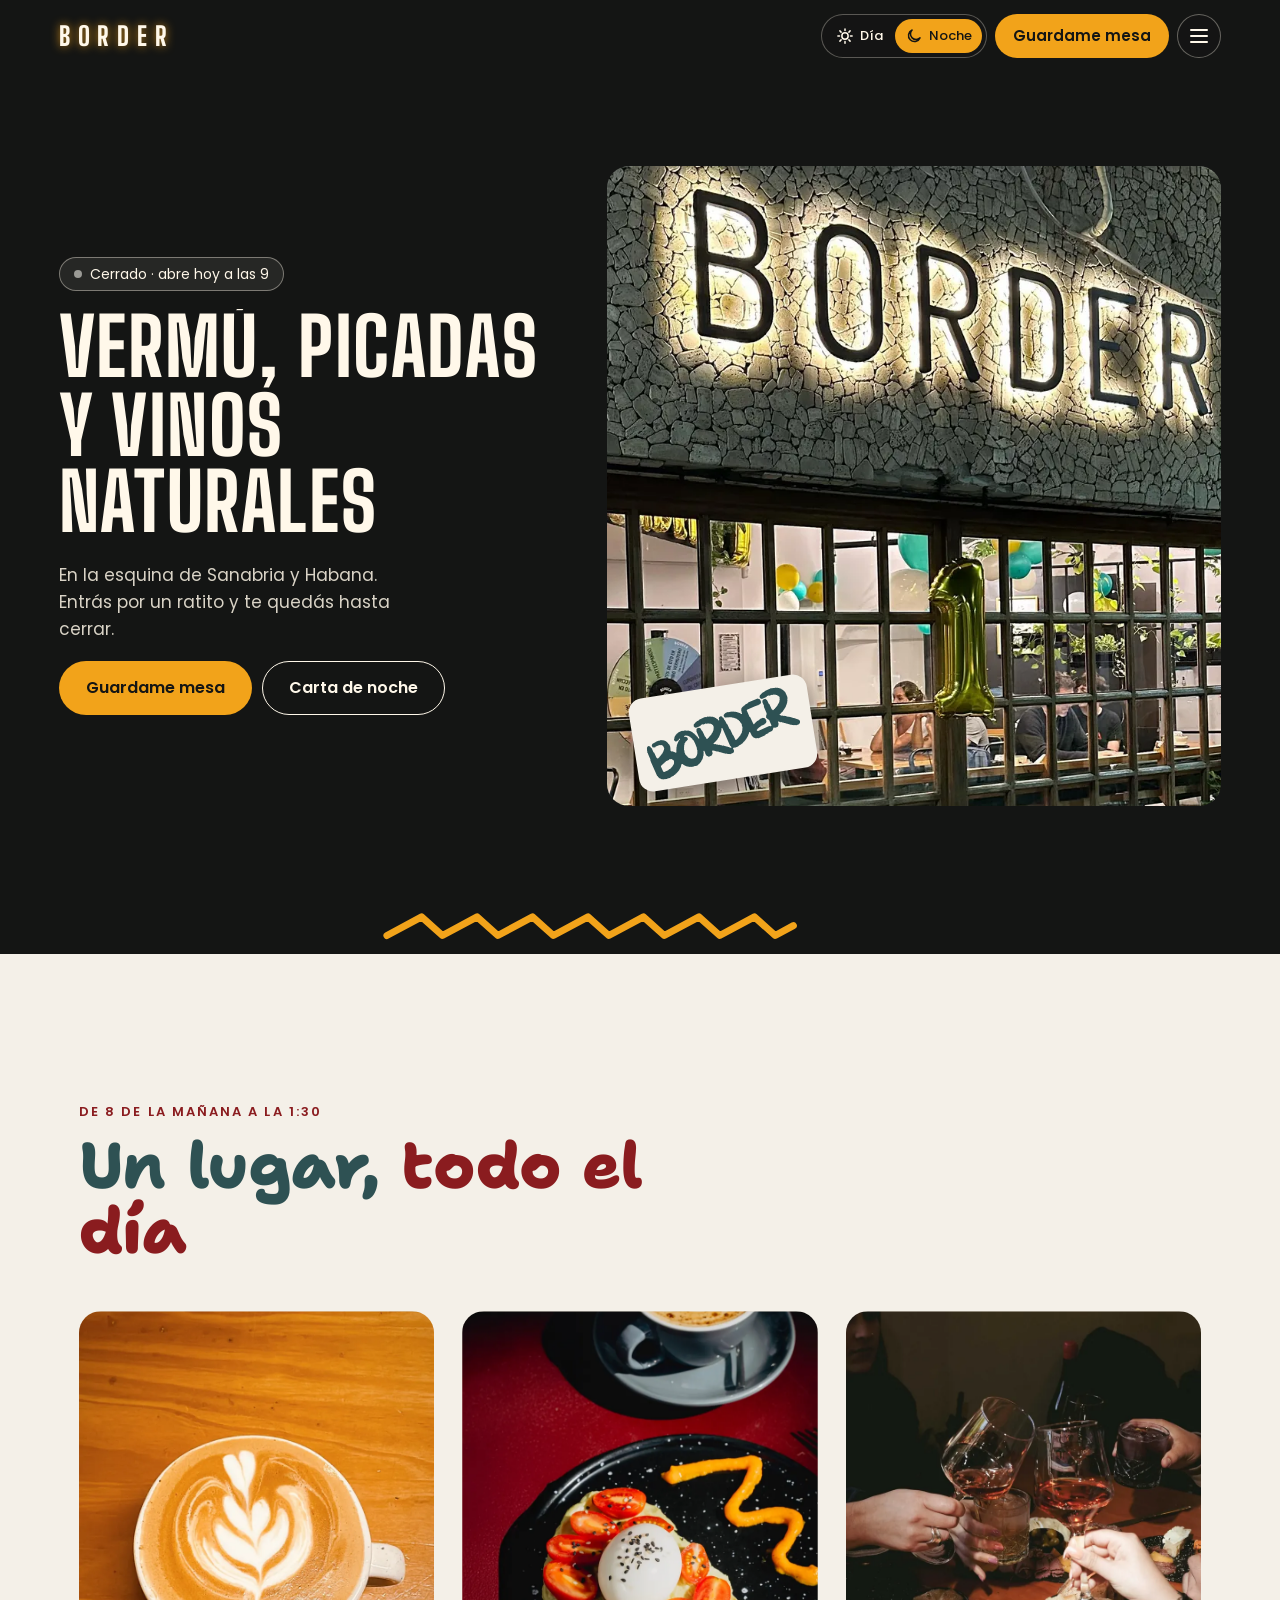
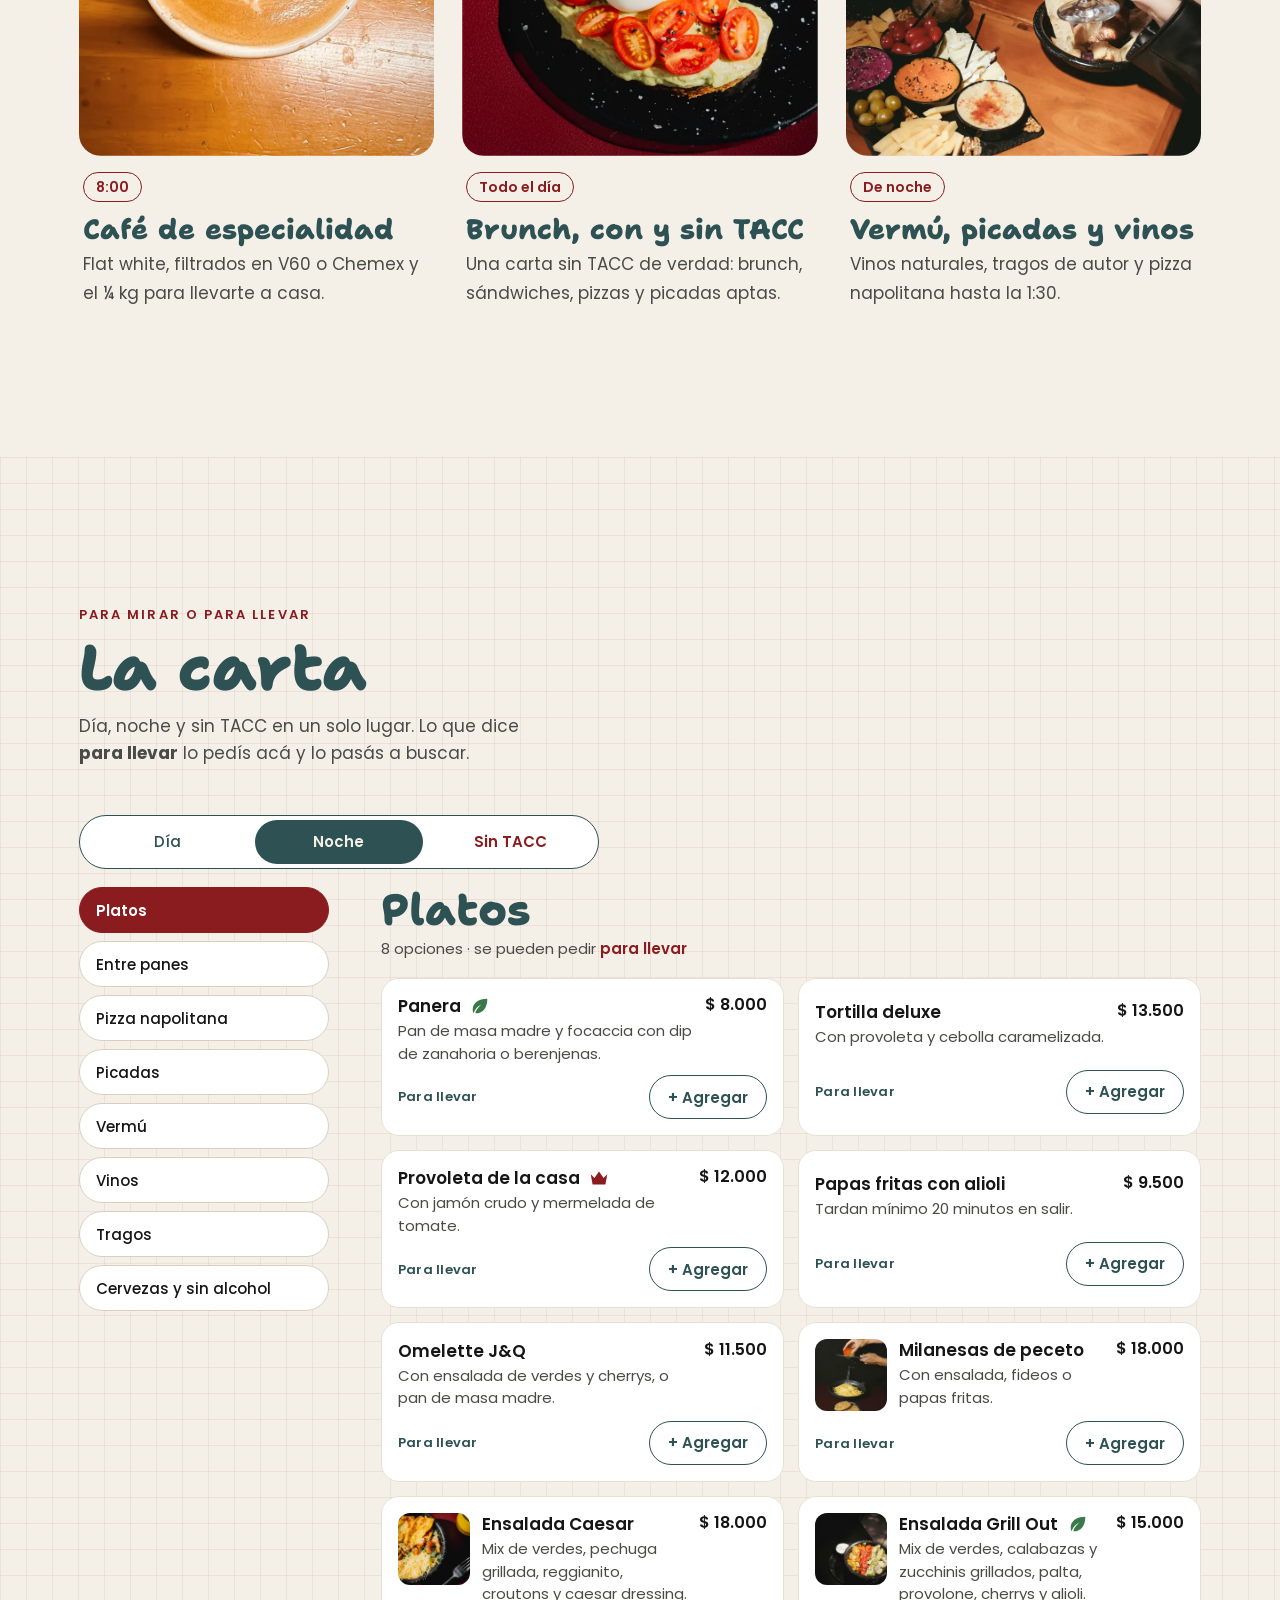
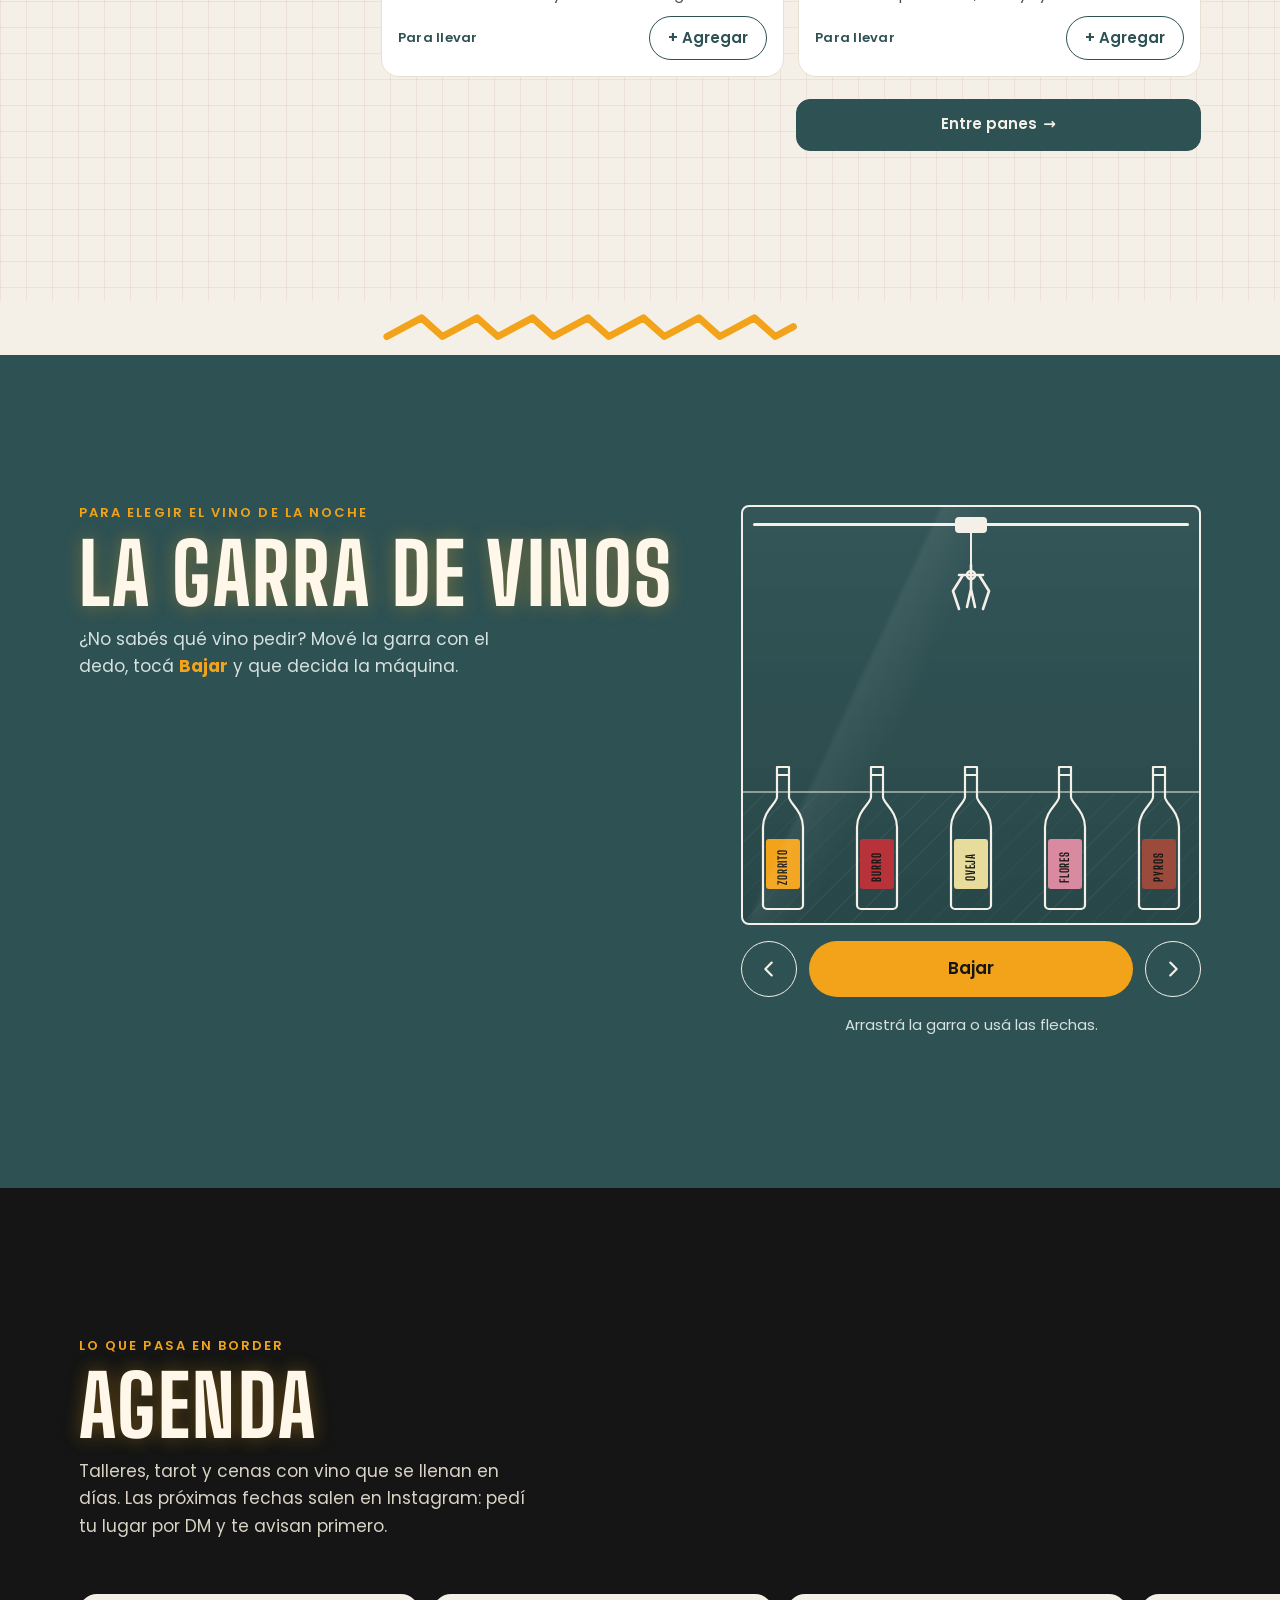
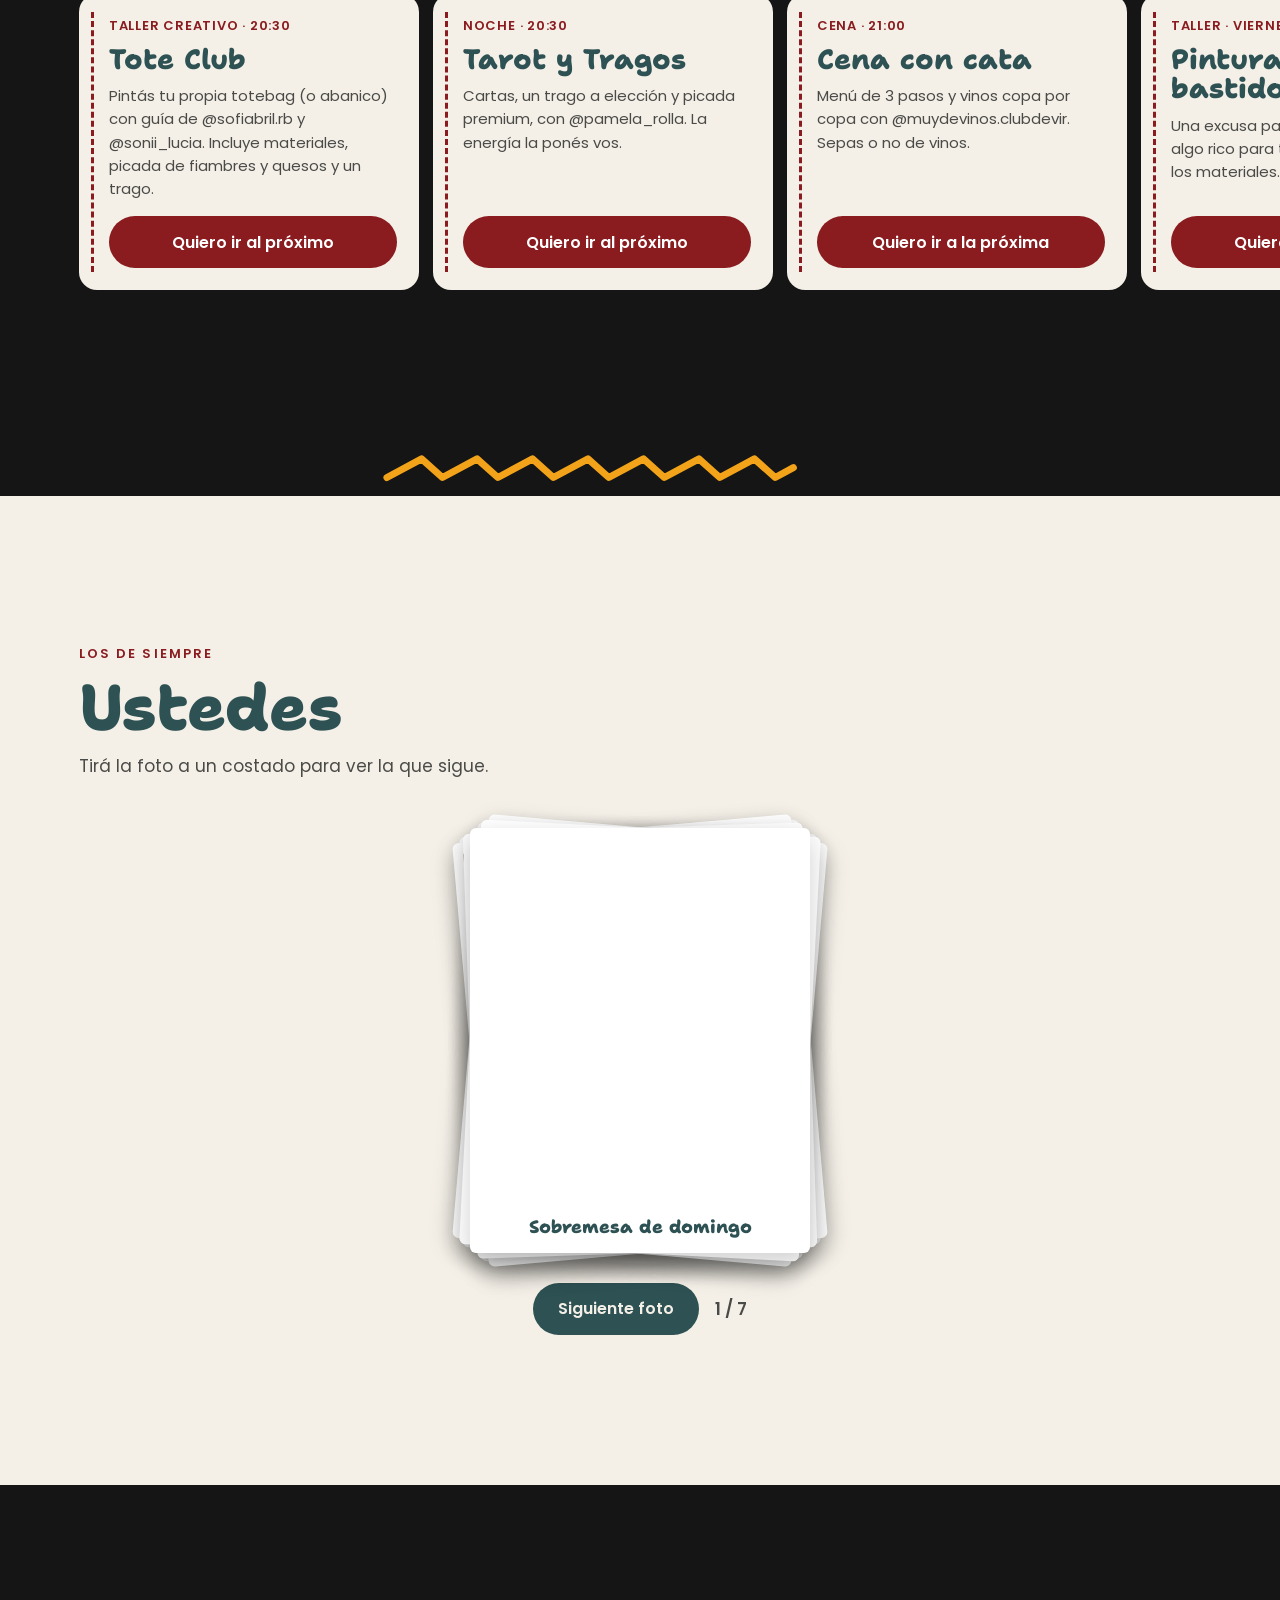
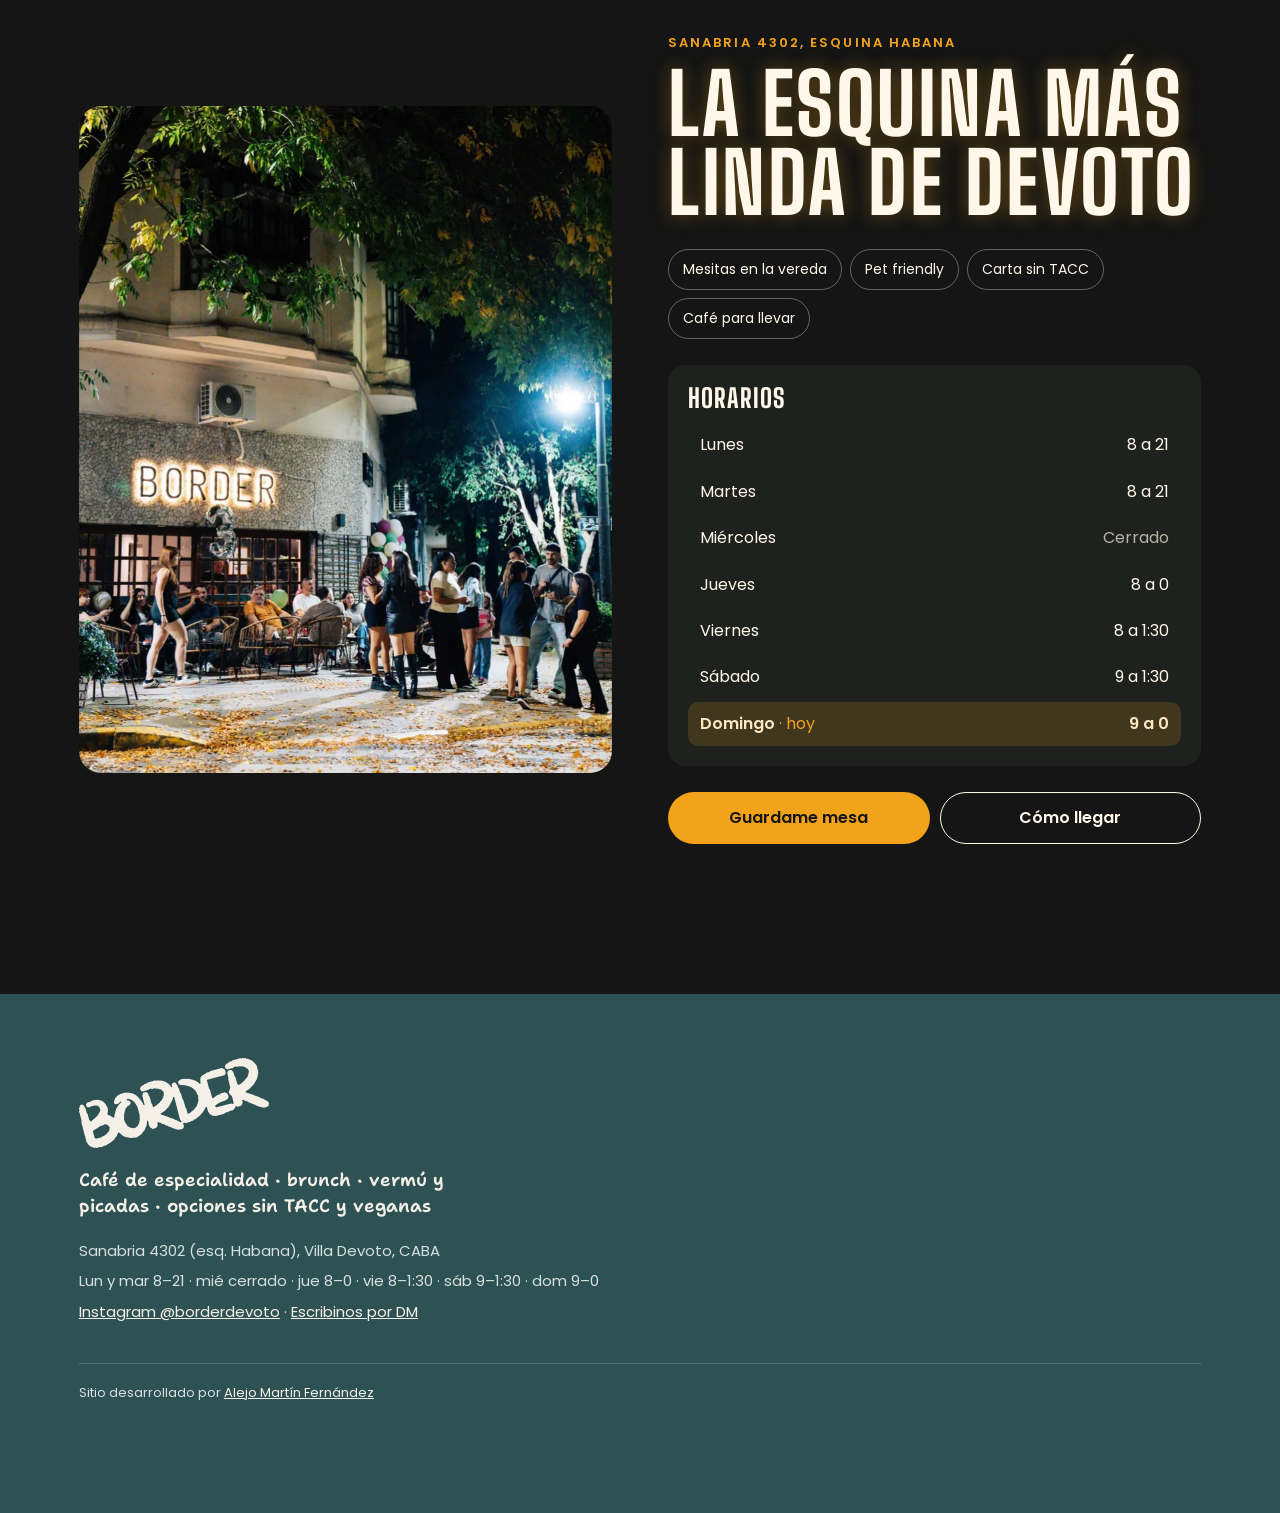
==== index.html @ 3652fe48 "Demo web Border Devoto: carta día/noche/sin TACC, garra de vinos, agenda y kit (pedidos, reservas, p" ====
<!doctype html>
<html lang="es">
<head>
<meta charset="utf-8">
<meta name="viewport" content="width=device-width, initial-scale=1, viewport-fit=cover">
<title>Border · Café, brunch, vermú y picadas en Villa Devoto</title>
<meta name="description" content="Café de especialidad, brunch, vermú, picadas y vinos naturales en la esquina de Sanabria y Habana, Villa Devoto. Carta de día, de noche y sin TACC, pedidos para llevar y reservas.">
<meta name="theme-color" content="#141514">
<link rel="icon" type="image/png" href="img/favicon.png">
<link rel="apple-touch-icon" href="img/apple-touch-icon.png">
<meta property="og:type" content="website">
<meta property="og:title" content="Border · Café, brunch, vermú y picadas">
<meta property="og:description" content="La esquina más linda de Devoto: carta de día, de noche y sin TACC, pedidos para llevar y mesas.">
<meta property="og:url" content="https://border-devoto.vercel.app/">
<meta property="og:image" content="https://border-devoto.vercel.app/img/og.jpg">
<meta property="og:image:width" content="1200">
<meta property="og:image:height" content="630">
<meta property="og:locale" content="es_AR">
<meta name="twitter:card" content="summary_large_image">
<meta name="twitter:image" content="https://border-devoto.vercel.app/img/og.jpg">
<link rel="preconnect" href="https://fonts.googleapis.com">
<link rel="preconnect" href="https://fonts.gstatic.com" crossorigin>
<link rel="stylesheet" href="https://fonts.googleapis.com/css2?family=Big+Shoulders+Display:wght@500;700;800&family=Poppins:wght@400;500;600&family=Shantell+Sans:wght@600;800&display=swap">
<link rel="preload" as="image" href="img/foto/cartel-800.webp" imagesrcset="img/foto/cartel-800.webp 800w, img/foto/cartel-1400.webp 1400w" imagesizes="(min-width: 1100px) 40vw, 100vw" media="(max-width: 1099px)">
<link rel="stylesheet" href="kit/kit.css?v=1">
<link rel="stylesheet" href="css/style.css?v=1">
<script>
  (function () {
    var d = document.documentElement, q = new URLSearchParams(location.search).get('momento');
    var h = Number(new Intl.DateTimeFormat('en-US', { timeZone: 'America/Argentina/Buenos_Aires', hour: 'numeric', hourCycle: 'h23' }).format(new Date()));
    d.dataset.momento = (q === 'dia' || q === 'noche') ? q : ((h >= 19 || h < 6) ? 'noche' : 'dia');
    d.classList.add('js');
    if (!matchMedia('(prefers-reduced-motion: reduce)').matches) d.classList.add('con-intro');
  })();
</script>
</head>
<body>
<a class="saltar" href="#carta">Ir a la carta</a>

<!-- INTRO: se prende el cartel -->
<div class="intro" aria-hidden="true">
  <div class="intro__luz">
    <span class="intro__letras"><span style="--i:0">B</span><span style="--i:1">O</span><span style="--i:2" class="parpadea">R</span><span style="--i:3">D</span><span style="--i:4">E</span><span style="--i:5">R</span></span>
    <span class="intro__sticker"><img src="img/logo-marcador.svg" alt="" width="1000" height="475"></span>
  </div>
</div>

<header class="barra" id="barra">
  <a class="barra__logo" href="#top" aria-label="Border, inicio">BORDER</a>
  <div class="barra__acciones">
    <button class="momento" type="button" id="momento" aria-label="Cambiar entre Border de día y de noche">
      <span class="momento__op momento__op--dia"><svg viewBox="0 0 24 24" aria-hidden="true"><circle cx="12" cy="12" r="4.2"/><path d="M12 2.5v2.2M12 19.3v2.2M2.5 12h2.2M19.3 12h2.2M5.2 5.2l1.6 1.6M17.2 17.2l1.6 1.6M5.2 18.8l1.6-1.6M17.2 6.8l1.6-1.6"/></svg><span>Día</span></span>
      <span class="momento__op momento__op--noche"><svg viewBox="0 0 24 24" aria-hidden="true"><path d="M20 14.5A8 8 0 1 1 9.5 4a6.5 6.5 0 0 0 10.5 10.5Z"/></svg><span>Noche</span></span>
    </button>
    <a class="barra__cta solo-desk" href="#reservar" data-kit-open="reservas">Guardame mesa</a>
    <button class="hamburguesa" type="button" id="abrirMenu" aria-label="Abrir menú" aria-expanded="false" aria-controls="menu"><span></span><span></span><span></span></button>
  </div>
</header>

<nav class="menu" id="menu" aria-label="Secciones" hidden>
  <ul>
    <li><a href="#carta" style="--d:0">Carta</a></li>
    <li><a href="#garra" style="--d:1">La garra de vinos</a></li>
    <li><a href="#agenda" style="--d:2">Agenda</a></li>
    <li><a href="#ustedes" style="--d:3">Ustedes</a></li>
    <li><a href="#esquina" style="--d:4">Cómo llegar</a></li>
  </ul>
  <div class="menu__pie" style="--d:5">
    <a class="btn btn--luz" href="#reservar" data-kit-open="reservas">Guardame mesa</a>
    <a class="btn btn--linea" href="https://instagram.com/borderdevoto" target="_blank" rel="noopener">@borderdevoto</a>
  </div>
</nav>

<main id="top">
  <!-- HERO A: el cartel -->
  <section class="hero" aria-labelledby="hero-t">
    <div class="hero__foto">
      <picture>
        <source media="(min-width: 1100px)" srcset="img/foto/cartel-pared-800.webp 800w, img/foto/cartel-pared-1440.webp 1440w" sizes="44vw">
        <img src="img/foto/cartel-800.webp" srcset="img/foto/cartel-800.webp 800w, img/foto/cartel-1400.webp 1400w" sizes="100vw" width="800" height="1066" alt="Las letras de luz de Border sobre la pared de piedra, con gente en la vereda" fetchpriority="high">
      </picture>
      <span class="hero__sticker hero__sticker--desk"><img src="img/logo-marcador.svg" alt="" width="1000" height="475"></span>
    </div>
    <div class="hero__texto">
      <span class="hero__sticker hero__sticker--celu" aria-hidden="true"><img src="img/logo-marcador.svg" alt="" width="1000" height="475"></span>
      <p class="estado" id="estado"><span class="estado__punto"></span><span class="estado__txt">Sanabria 4302 · Villa Devoto</span></p>
      <h1 id="hero-t">
        <span class="si-noche"><span class="renglon"><span>Vermú, picadas</span></span><span class="renglon"><span>y vinos naturales</span></span></span>
        <span class="si-dia"><span class="renglon"><span>Café de especialidad,</span></span><span class="renglon"><span>brunch y sin TACC</span></span></span>
      </h1>
      <p class="hero__bajada">En la esquina de Sanabria y Habana. Entrás por un ratito y te quedás hasta cerrar.</p>
      <div class="hero__ctas">
        <a class="btn btn--luz si-noche-flex" href="#reservar" data-kit-open="reservas">Guardame mesa</a>
        <a class="btn btn--luz si-dia-flex" href="#carta" data-ir-carta="d">Pedí para llevar</a>
        <a class="btn btn--linea si-noche-flex" href="#carta" data-ir-carta="n">Carta de noche</a>
        <a class="btn btn--linea si-dia-flex" href="#carta" data-ir-carta="d">Carta de día</a>
      </div>
    </div>
  </section>

  <div class="zigzag zigzag--oscuro" aria-hidden="true"><svg viewBox="0 0 300 40" preserveAspectRatio="none"><path pathLength="1" d="M4 30 L24 8 L36 30 L56 8 L68 30 L88 8 L100 30 L120 8 L132 30 L152 8 L164 30 L184 8 L196 30 L216 8 L228 30 L248 8 L260 30 L280 8 L296 26"/></svg></div>

  <!-- TRES MOMENTOS -->
  <section class="momentos papel" aria-labelledby="mom-t">
    <div class="cont">
      <header class="encabezado aparece">
        <p class="sobre">De 8 de la mañana a la 1:30</p>
        <h2 id="mom-t" class="t-marcador">Un lugar, <span class="mesa">todo el día</span></h2>
      </header>
      <div class="momentos__grilla">
        <article class="momento-card aparece">
          <figure class="revela"><img src="img/foto/momento-cafe-800.webp" srcset="img/foto/momento-cafe-800.webp 800w, img/foto/momento-cafe-1400.webp 1400w" sizes="(min-width: 900px) 30vw, 100vw" width="800" height="1000" alt="Flat white con latte art sobre la mesa de madera" loading="lazy" decoding="async"></figure>
          <div class="momento-card__txt"><span class="hora">8:00</span><h3>Café de especialidad</h3><p>Flat white, filtrados en V60 o Chemex y el ¼ kg para llevarte a casa.</p></div>
        </article>
        <article class="momento-card aparece" style="--d:1">
          <figure class="revela"><img src="img/foto/momento-brunch-800.webp" srcset="img/foto/momento-brunch-800.webp 800w, img/foto/momento-brunch-1400.webp 1400w" sizes="(min-width: 900px) 30vw, 100vw" width="800" height="1066" alt="Tostada con palta, huevo poché y cherrys sobre la mesa bordó" loading="lazy" decoding="async"></figure>
          <div class="momento-card__txt"><span class="hora">Todo el día</span><h3>Brunch, con y sin TACC</h3><p>Una carta sin TACC de verdad: brunch, sándwiches, pizzas y picadas aptas.</p></div>
        </article>
        <article class="momento-card aparece" style="--d:2">
          <figure class="revela"><img src="img/foto/momento-vermu-800.webp" srcset="img/foto/momento-vermu-800.webp 800w, img/foto/momento-vermu-1400.webp 1400w" sizes="(min-width: 900px) 30vw, 100vw" width="800" height="1066" alt="Brindis con vino rosado y picada" loading="lazy" decoding="async"></figure>
          <div class="momento-card__txt"><span class="hora">De noche</span><h3>Vermú, picadas y vinos</h3><p>Vinos naturales, tragos de autor y pizza napolitana hasta la 1:30.</p></div>
        </article>
      </div>
    </div>
  </section>

  <!-- CARTA -->
  <section class="carta papel cuadriculado" id="carta" aria-labelledby="carta-t">
    <div class="cont">
      <header class="encabezado aparece">
        <p class="sobre">Para mirar o para llevar</p>
        <h2 id="carta-t" class="t-marcador">La carta</h2>
        <p class="encabezado__bajada">Día, noche y sin TACC en un solo lugar. Lo que dice <b>para llevar</b> lo pedís acá y lo pasás a buscar.</p>
      </header>

      <div class="carta__control" id="cartaControl">
        <div class="modos" role="tablist" aria-label="Qué carta querés ver">
          <button type="button" role="tab" class="modo" data-modo="d" aria-selected="false">Día</button>
          <button type="button" role="tab" class="modo" data-modo="n" aria-selected="false">Noche</button>
          <button type="button" role="tab" class="modo modo--tacc" data-modo="t" aria-selected="false">Sin TACC</button>
        </div>
      </div>

      <div class="carta__cuerpo">
        <div class="carta__seccion" id="cartaSeccion" aria-live="polite">
          <h3 class="carta__nombre" id="cartaNombre">La carta</h3>
          <p class="carta__info" id="cartaInfo"></p>
        </div>
        <div data-kit="carta" class="carta__kit"></div>
        <div class="carta__pasos">
          <button type="button" class="paso paso--ant" id="cartaAnt"><span aria-hidden="true">←</span> <span class="paso__txt"></span></button>
          <button type="button" class="paso paso--sig" id="cartaSig"><span class="paso__txt"></span> <span aria-hidden="true">→</span></button>
        </div>
      </div>
    </div>
  </section>

  <div class="zigzag zigzag--papel" aria-hidden="true"><svg viewBox="0 0 300 40" preserveAspectRatio="none"><path pathLength="1" d="M4 30 L24 8 L36 30 L56 8 L68 30 L88 8 L100 30 L120 8 L132 30 L152 8 L164 30 L184 8 L196 30 L216 8 L228 30 L248 8 L260 30 L280 8 L296 26"/></svg></div>

  <!-- LA GARRA DE VINOS -->
  <section class="garra" id="garra" aria-labelledby="garra-t">
    <div class="cont garra__cont">
      <header class="encabezado encabezado--luz aparece">
        <p class="sobre">Para elegir el vino de la noche</p>
        <h2 id="garra-t" class="t-luz">La garra de vinos</h2>
        <p class="encabezado__bajada">¿No sabés qué vino pedir? Mové la garra con el dedo, tocá <b>Bajar</b> y que decida la máquina.</p>
      </header>

      <div class="maquina aparece" id="maquina">
        <div class="maquina__vidrio" id="vidrio" role="application" aria-label="Máquina de garra: arrastrá para mover la garra">
          <div class="maquina__riel"></div>
          <div class="garra__carro" id="carro">
            <div class="garra__cable" id="cable"></div>
            <div class="garra__mano" id="mano">
              <svg viewBox="0 0 60 56" aria-hidden="true"><path d="M30 2v10M18 12h24M22 12 12 28l6 18M38 12l10 16-6 18M30 12v14l-4 18M30 26l4 18"/><circle cx="30" cy="12" r="4"/></svg>
            </div>
          </div>
          <div class="botellas" id="botellas"></div>
          <div class="maquina__vidrio-brillo"></div>
        </div>
        <div class="maquina__controles">
          <button type="button" class="ctrl" id="izq" aria-label="Mover la garra a la izquierda"><svg viewBox="0 0 24 24" aria-hidden="true"><path d="M15 5 8 12l7 7"/></svg></button>
          <button type="button" class="btn btn--luz ctrl-bajar" id="bajar">Bajar</button>
          <button type="button" class="ctrl" id="der" aria-label="Mover la garra a la derecha"><svg viewBox="0 0 24 24" aria-hidden="true"><path d="m9 5 7 7-7 7"/></svg></button>
        </div>
        <p class="maquina__aviso" id="aviso" aria-live="polite">Arrastrá la garra o usá las flechas.</p>
      </div>

      <div class="ficha" id="ficha" hidden>
        <div class="ficha__foto"><img id="fichaFoto" src="img/carta/vinos.webp" width="600" height="600" alt="" loading="lazy"></div>
        <div class="ficha__txt">
          <p class="sobre">Te tocó</p>
          <h3 id="fichaNombre">El Zorrito naranjo</h3>
          <p id="fichaDesc">Botella · vino natural</p>
          <p class="ficha__precio" id="fichaPrecio">$28.000</p>
          <div class="ficha__ctas">
            <button type="button" class="btn btn--luz" id="fichaReservar">Guardame mesa para esta</button>
            <button type="button" class="btn btn--linea" id="fichaOtra">Probar otra vez</button>
          </div>
        </div>
      </div>
    </div>
  </section>

  <!-- AGENDA -->
  <section class="agenda" id="agenda" aria-labelledby="agenda-t">
    <div class="cont">
      <header class="encabezado encabezado--luz aparece">
        <p class="sobre">Lo que pasa en Border</p>
        <h2 id="agenda-t" class="t-luz">Agenda</h2>
        <p class="encabezado__bajada">Talleres, tarot y cenas con vino que se llenan en días. Las próximas fechas salen en Instagram: pedí tu lugar por DM y te avisan primero.</p>
      </header>
    </div>
    <div class="fila" id="filaAgenda" tabindex="0" aria-label="Eventos de Border, deslizá para ver más">
      <article class="ticket aparece">
        <p class="ticket__dato">Taller creativo · 20:30</p>
        <h3>Tote Club</h3>
        <p>Pintás tu propia totebag (o abanico) con guía de @sofiabril.rb y @sonii_lucia. Incluye materiales, picada de fiambres y quesos y un trago.</p>
        <button type="button" class="btn btn--mesa" data-dm="Hola Border! Quiero ir al próximo Tote Club. ¿Me avisan cuando abran los lugares?">Quiero ir al próximo</button>
      </article>
      <article class="ticket aparece" style="--d:1">
        <p class="ticket__dato">Noche · 20:30</p>
        <h3>Tarot y Tragos</h3>
        <p>Cartas, un trago a elección y picada premium, con @pamela_rolla. La energía la ponés vos.</p>
        <button type="button" class="btn btn--mesa" data-dm="Hola Border! Quiero ir al próximo Tarot y Tragos. ¿Me avisan cuando abran los lugares?">Quiero ir al próximo</button>
      </article>
      <article class="ticket aparece" style="--d:2">
        <p class="ticket__dato">Cena · 21:00</p>
        <h3>Cena con cata</h3>
        <p>Menú de 3 pasos y vinos copa por copa con @muydevinos.clubdevir. Sepas o no de vinos.</p>
        <button type="button" class="btn btn--mesa" data-dm="Hola Border! Quiero ir a la próxima cena con cata de vinos. ¿Me avisan cuando abran los lugares?">Quiero ir a la próxima</button>
      </article>
      <article class="ticket aparece" style="--d:3">
        <p class="ticket__dato">Taller · viernes</p>
        <h3>Pintura en bastidor</h3>
        <p>Una excusa para pintar y pasarla bien: algo rico para tomar, algo para picar y los materiales. No hace falta saber.</p>
        <button type="button" class="btn btn--mesa" data-dm="Hola Border! Quiero ir al próximo taller de pintura en bastidor. ¿Me avisan cuando abran los lugares?">Quiero ir al próximo</button>
      </article>
      <article class="ticket ticket--cumple aparece" style="--d:4">
        <p class="ticket__dato">¿Festejás algo?</p>
        <h3>Tu cumple en la esquina</h3>
        <p>Pedí una mesa larga para tu grupo y contanos qué festejan en el comentario.</p>
        <button type="button" class="btn btn--luz" data-kit-open="reservas">Guardame mesa</button>
      </article>
    </div>
  </section>

  <div class="zigzag zigzag--oscuro" aria-hidden="true"><svg viewBox="0 0 300 40" preserveAspectRatio="none"><path pathLength="1" d="M4 30 L24 8 L36 30 L56 8 L68 30 L88 8 L100 30 L120 8 L132 30 L152 8 L164 30 L184 8 L196 30 L216 8 L228 30 L248 8 L260 30 L280 8 L296 26"/></svg></div>

  <!-- USTEDES -->
  <section class="ustedes papel" id="ustedes" aria-labelledby="ust-t">
    <div class="cont ustedes__cont">
      <header class="encabezado aparece">
        <p class="sobre">Los de siempre</p>
        <h2 id="ust-t" class="t-marcador">Ustedes</h2>
        <p class="encabezado__bajada">Tirá la foto a un costado para ver la que sigue.</p>
      </header>
      <div class="mazo aparece" id="mazo" aria-roledescription="mazo de fotos">
        <figure class="carta-foto"><img src="img/foto/u-sobremesa-800.webp" width="800" height="1066" alt="Sobremesa con copas de vino junto al ventanal" loading="lazy" decoding="async"><figcaption>Sobremesa de domingo</figcaption></figure>
        <figure class="carta-foto"><img src="img/foto/u-picada-800.webp" width="800" height="1000" alt="Amigos compartiendo una picada" loading="lazy" decoding="async"><figcaption>Las picadas funcionan</figcaption></figure>
        <figure class="carta-foto"><img src="img/foto/u-break-800.webp" width="800" height="1066" alt="Café con croissant y la carta de Border" loading="lazy" decoding="async"><figcaption>Break de mitad de semana</figcaption></figure>
        <figure class="carta-foto"><img src="img/foto/u-noche-800.webp" width="800" height="1066" alt="Gente festejando bajo las letras de luz" loading="lazy" decoding="async"><figcaption>3 años de esquina</figcaption></figure>
        <figure class="carta-foto"><img src="img/foto/u-brindis-800.webp" width="800" height="800" alt="Brindis sobre una picada" loading="lazy" decoding="async"><figcaption>Un brindis, siempre</figcaption></figure>
        <figure class="carta-foto"><img src="img/foto/u-flat-800.webp" width="800" height="995" alt="Flat white y croissant" loading="lazy" decoding="async"><figcaption>Flat white + croissant</figcaption></figure>
        <figure class="carta-foto"><img src="img/foto/u-salon-800.webp" width="800" height="1000" alt="El salón con ventanales y mesas de madera" loading="lazy" decoding="async"><figcaption>El punto de encuentro</figcaption></figure>
      </div>
      <div class="mazo__ctrl">
        <button type="button" class="btn btn--pizarra" id="mazoSig">Siguiente foto</button>
        <span class="mazo__n" id="mazoN">1 / 7</span>
      </div>
    </div>
  </section>

  <!-- LA ESQUINA -->
  <section class="esquina" id="esquina" aria-labelledby="esq-t">
    <div class="cont esquina__cont">
      <figure class="esquina__foto revela aparece">
        <img class="si-noche" src="img/foto/esquina-noche-800.webp" srcset="img/foto/esquina-noche-800.webp 800w, img/foto/esquina-noche-1400.webp 1400w" sizes="(min-width: 900px) 45vw, 100vw" width="800" height="1066" alt="La esquina de Border de noche, llena de gente" loading="lazy" decoding="async">
        <img class="si-dia" src="img/foto/esquina-dia-800.webp" srcset="img/foto/esquina-dia-800.webp 800w, img/foto/esquina-dia-1400.webp 1400w" sizes="(min-width: 900px) 45vw, 100vw" width="800" height="1066" alt="La esquina de Border de día, con árboles" loading="lazy" decoding="async">
      </figure>
      <div class="esquina__txt">
        <header class="encabezado encabezado--luz aparece">
          <p class="sobre">Sanabria 4302, esquina Habana</p>
          <h2 id="esq-t" class="t-luz">La esquina más linda de Devoto</h2>
        </header>
        <ul class="chips aparece">
          <li>Mesitas en la vereda</li><li>Pet friendly</li><li>Carta sin TACC</li><li>Café para llevar</li>
        </ul>
        <div class="horarios aparece" id="horarios">
          <h3>Horarios</h3>
          <dl>
            <div data-dia="1"><dt>Lunes</dt><dd>8 a 21</dd></div>
            <div data-dia="2"><dt>Martes</dt><dd>8 a 21</dd></div>
            <div data-dia="3" class="cerrado"><dt>Miércoles</dt><dd>Cerrado</dd></div>
            <div data-dia="4"><dt>Jueves</dt><dd>8 a 0</dd></div>
            <div data-dia="5"><dt>Viernes</dt><dd>8 a 1:30</dd></div>
            <div data-dia="6"><dt>Sábado</dt><dd>9 a 1:30</dd></div>
            <div data-dia="0"><dt>Domingo</dt><dd>9 a 0</dd></div>
          </dl>
        </div>
        <div class="esquina__ctas aparece">
          <a class="btn btn--luz" href="#reservar" data-kit-open="reservas" id="reservar">Guardame mesa</a>
          <a class="btn btn--linea" href="https://www.google.com/maps/search/?api=1&query=Border+Sanabria+4302+Villa+Devoto" target="_blank" rel="noopener">Cómo llegar</a>
        </div>
      </div>
    </div>
  </section>
</main>

<footer class="pie">
  <div class="cont pie__cont">
    <img class="pie__logo" src="img/logo-marcador-claro.svg" alt="Border" width="1000" height="475" loading="lazy">
    <p class="pie__lema">Café de especialidad · brunch · vermú y picadas · opciones sin TACC y veganas</p>
    <div class="pie__datos">
      <p>Sanabria 4302 (esq. Habana), Villa Devoto, CABA</p>
      <p>Lun y mar 8–21 · mié cerrado · jue 8–0 · vie 8–1:30 · sáb 9–1:30 · dom 9–0</p>
      <p><a href="https://instagram.com/borderdevoto" target="_blank" rel="noopener">Instagram @borderdevoto</a> · <a href="https://ig.me/m/borderdevoto" target="_blank" rel="noopener">Escribinos por DM</a></p>
    </div>
    <p class="credito">Sitio desarrollado por <a href="https://alejomfernandez.com.ar" target="_blank" rel="noopener">Alejo Martín Fernández</a></p>
  </div>
</footer>

<script type="module" src="js/main.js?v=1"></script>
</body>
</html>
---- kit/kit.css ----
/* KIT DEMOS — estilos de módulos y popups.
   Todo sale de las variables --kit-* que arma core/theme.js desde cliente.json → marca.
   Cada demo puede pisar cualquier variable o clase .kit-* en su propio CSS. */

:root {
  --kit-bg: #fff; --kit-surface: #fff; --kit-text: #151515; --kit-muted: #666; --kit-primary: #111; --kit-on-primary: #fff;
  --kit-accent: #fc0; --kit-on-accent: #111; --kit-border: #ddd; --kit-ok: #1f9d55; --kit-warn: #d97706; --kit-danger: #d42a1d;
  --kit-font-head: inherit; --kit-font-body: inherit; --kit-head-case: uppercase;
  --kit-radius: 14px; --kit-radius-btn: 12px; --kit-border-w: 1.5px; --kit-shadow: 0 10px 30px -12px rgba(0,0,0,.35);
  --kit-ease: cubic-bezier(.2,.8,.2,1); --kit-z: 9000;
}
.kit-root, .kit-root *, .kit-root *::before, .kit-root *::after { box-sizing: border-box; }
.kit-root [hidden], .kit-root[hidden] { display: none !important; }
.kit-root { font-family: var(--kit-font-body); color: var(--kit-text); -webkit-tap-highlight-color: transparent; }
.kit-sr { position: absolute !important; width: 1px; height: 1px; overflow: hidden; clip: rect(0 0 0 0); white-space: nowrap; }
html.kit-lock { overflow: hidden; }
html.kit-lock body { overflow: hidden; touch-action: none; }

/* ---------- botones ---------- */
.kit-btn {
  appearance: none; display: inline-flex; align-items: center; justify-content: center; gap: .45em;
  min-height: 44px; padding: .7em 1.15em; border: var(--kit-border-w) solid var(--kit-primary); border-radius: var(--kit-radius-btn);
  background: var(--kit-primary); color: var(--kit-on-primary); font: 700 .95rem/1.1 var(--kit-font-body); text-decoration: none;
  cursor: pointer; transition: transform .15s var(--kit-ease), filter .15s, background .2s, box-shadow .2s; white-space: nowrap;
}
.kit-btn:hover { filter: brightness(1.08); }
.kit-btn:active { transform: translateY(1px) scale(.98); }
.kit-btn:focus-visible, .kit-chip:focus-visible, .kit-tab:focus-visible, .kit-add:focus-visible, .kit-x:focus-visible { outline: 3px solid var(--kit-accent); outline-offset: 2px; }
.kit-btn--ghost { background: var(--kit-surface); color: var(--kit-text); border-color: var(--kit-border); }
.kit-btn--danger { background: var(--kit-danger); border-color: var(--kit-danger); color: #fff; }
.kit-btn--danger-t { color: var(--kit-danger); }
.kit-btn--sm { min-height: 36px; padding: .45em .85em; font-size: .85rem; }
.kit-btn--big { min-height: 54px; font-size: 1.05rem; font-family: var(--kit-font-head); text-transform: var(--kit-head-case); letter-spacing: .02em; }
.kit-btn--block { width: 100%; }
.kit-btn[disabled] { opacity: .55; cursor: not-allowed; }
.kit-btn.is-loading { position: relative; color: transparent !important; }
.kit-btn.is-loading::after { content: ""; position: absolute; width: 20px; height: 20px; border: 2.5px solid var(--kit-on-primary); border-right-color: transparent; border-radius: 50%; animation: kit-spin .7s linear infinite; }
.kit-icon { appearance: none; width: 36px; height: 36px; display: inline-grid; place-items: center; border: var(--kit-border-w) solid var(--kit-border); border-radius: 10px; background: var(--kit-surface); color: var(--kit-text); cursor: pointer; font-size: 1rem; }
.kit-icon--danger { color: var(--kit-danger); }
.kit-icon[disabled] { opacity: .35; cursor: default; }
.kit-row { display: flex; gap: .6rem; flex-wrap: wrap; align-items: center; }
.kit-row--end { justify-content: flex-end; } .kit-row--center { justify-content: center; } .kit-row--between { justify-content: space-between; }
.kit-row--stack { flex-direction: column; align-items: stretch; }

/* ---------- badges / tags ---------- */
.kit-badge { display: inline-flex; align-items: center; gap: .3em; padding: .28em .6em; border-radius: 999px; font: 700 .72rem/1 var(--kit-font-body); letter-spacing: .02em; background: color-mix(in srgb, var(--kit-text) 9%, var(--kit-surface)); color: var(--kit-text); white-space: nowrap; }
.kit-badge--ok { background: color-mix(in srgb, var(--kit-ok) 16%, var(--kit-surface)); color: color-mix(in srgb, var(--kit-ok) 75%, #000); }
.kit-badge--warn { background: color-mix(in srgb, var(--kit-warn) 18%, var(--kit-surface)); color: color-mix(in srgb, var(--kit-warn) 70%, #000); }
.kit-badge--danger, .kit-badge--off { background: color-mix(in srgb, var(--kit-danger) 14%, var(--kit-surface)); color: color-mix(in srgb, var(--kit-danger) 80%, #000); }
.kit-badge--new { background: var(--kit-accent); color: var(--kit-on-accent); animation: kit-pulse 1.4s ease-in-out 3; }
.kit-tag { display: inline-grid; place-items: center; width: 1.15em; height: 1.15em; vertical-align: -.12em; margin-left: .15em; color: var(--kit-primary); }
.kit-tag svg { width: 100%; height: 100%; }
.kit-tag--txt { width: auto; height: auto; font-size: .7em; padding: .15em .45em; border-radius: 999px; background: var(--kit-accent); color: var(--kit-on-accent); }

/* ---------- carta ---------- */
.kit-carta { --kit-cols: 1; }
.kit-tabs { display: flex; gap: .5rem; overflow-x: auto; scrollbar-width: none; padding: 2px 2px 10px; margin-bottom: .5rem; scroll-snap-type: x proximity; }
.kit-tabs::-webkit-scrollbar { display: none; }
.kit-tab {
  appearance: none; flex: 0 0 auto; scroll-snap-align: start; min-height: 44px; padding: .55em 1.1em;
  border: var(--kit-border-w) solid var(--kit-text); border-radius: var(--kit-radius-btn); background: var(--kit-surface); color: var(--kit-text);
  font: 700 .95rem/1 var(--kit-font-head); text-transform: var(--kit-head-case); letter-spacing: .03em; cursor: pointer; transition: background .2s, color .2s, transform .15s;
}
.kit-tab.is-on { background: var(--kit-primary); border-color: var(--kit-primary); color: var(--kit-on-primary); }
.kit-carta__panel { display: grid; grid-template-columns: repeat(var(--kit-cols), minmax(0, 1fr)); gap: 0 2rem; }
.kit-item {
  display: grid; grid-template-columns: auto minmax(0, 1fr) auto; gap: .9rem; align-items: center; padding: 1rem 0;
  border-bottom: var(--kit-border-w) dashed var(--kit-border); min-width: 0;
  animation: kit-up .5s var(--kit-ease) both; animation-delay: calc(var(--i, 0) * 45ms);
}
.kit-item:not(:has(.kit-item__foto)) { grid-template-columns: minmax(0, 1fr) auto; }
.kit-item.is-off { opacity: .55; }
.kit-item__foto { width: 64px; height: 64px; object-fit: cover; border-radius: calc(var(--kit-radius) * .7); }
.kit-item__name { margin: 0 0 .25rem; font: 400 1.2rem/1.05 var(--kit-font-head); text-transform: var(--kit-head-case); }
.kit-item__n { margin-right: .5em; color: var(--kit-primary); }
.kit-item__desc { margin: 0; color: var(--kit-muted); font-size: .9rem; line-height: 1.4; }
.kit-item__side { display: flex; flex-direction: column; align-items: flex-end; gap: .45rem; }
.kit-price { font: 700 1.05rem/1 var(--kit-font-body); white-space: nowrap; }
.kit-price--na { font-size: .85rem; color: var(--kit-muted); font-weight: 600; }
.kit-add {
  appearance: none; min-height: 40px; padding: .45em .9em; border: var(--kit-border-w) solid var(--kit-primary); border-radius: var(--kit-radius-btn);
  background: var(--kit-surface); color: var(--kit-primary); font: 800 .85rem/1 var(--kit-font-body); cursor: pointer; white-space: nowrap;
  transition: background .2s, color .2s, transform .12s;
}
.kit-add:hover { background: var(--kit-primary); color: var(--kit-on-primary); }
.kit-add:active { transform: scale(.94); }
.kit-step { display: inline-flex; align-items: center; border: var(--kit-border-w) solid var(--kit-primary); border-radius: var(--kit-radius-btn); background: var(--kit-primary); color: var(--kit-on-primary); overflow: hidden; animation: kit-pop .25s var(--kit-ease); }
.kit-step button { appearance: none; width: 38px; height: 38px; border: 0; background: transparent; color: inherit; font: 800 1.15rem/1 var(--kit-font-body); cursor: pointer; }
.kit-step button:disabled { opacity: .35; cursor: default; }
.kit-step output { min-width: 1.6em; text-align: center; font-weight: 800; }
.kit-step--lg button { width: 46px; height: 46px; }
.kit-step--lg output { min-width: 2.2em; font-size: 1.15rem; }
@media (min-width: 900px) { .kit-carta { --kit-cols: 2; } }

/* ---------- botón flotante del carrito ---------- */
.kit-fab {
  position: fixed; z-index: calc(var(--kit-z) - 2); right: max(14px, env(safe-area-inset-right)); bottom: max(14px, env(safe-area-inset-bottom));
  display: flex; align-items: center; gap: .7rem; padding: .55rem 1rem .55rem .6rem; min-height: 58px;
  border: var(--kit-border-w) solid var(--kit-text); border-radius: var(--kit-radius-btn); background: var(--kit-primary); color: var(--kit-on-primary);
  box-shadow: var(--kit-shadow); cursor: pointer; font-family: var(--kit-font-body); text-align: left;
  animation: kit-in-up .45s var(--kit-ease) both;
}
.kit-fab__ico { width: 40px; height: 40px; display: grid; place-items: center; border-radius: calc(var(--kit-radius-btn) * .8); background: color-mix(in srgb, var(--kit-on-primary) 16%, transparent); }
.kit-fab__ico svg { width: 22px; height: 22px; fill: none; stroke: currentColor; stroke-width: 2; stroke-linejoin: round; }
.kit-fab__txt { display: flex; flex-direction: column; line-height: 1.1; }
.kit-fab__label { font: 400 1rem/1 var(--kit-font-head); text-transform: var(--kit-head-case); letter-spacing: .03em; }
.kit-fab__total { font-weight: 700; font-size: .9rem; opacity: .92; }
.kit-fab__n { position: absolute; top: -9px; left: -9px; min-width: 26px; height: 26px; padding: 0 6px; display: grid; place-items: center; border-radius: 999px; background: var(--kit-accent); color: var(--kit-on-accent); font: 800 .8rem/1 var(--kit-font-body); border: 2px solid var(--kit-text); }
.kit-fab.bump { animation: kit-bump .45s var(--kit-ease); }
.kit-fly { position: fixed; z-index: var(--kit-z); width: 54px; height: 54px; margin: -27px 0 0 -27px; border-radius: 50%; background: var(--kit-accent); overflow: hidden; pointer-events: none; transition: transform .6s cubic-bezier(.5,-.3,.7,1), opacity .6s; box-shadow: 0 4px 14px rgba(0,0,0,.25); }
.kit-fly img { width: 100%; height: 100%; object-fit: cover; }

/* píldora "probá el panel" (solo demo) */
.kit-demo-pill {
  position: fixed; z-index: calc(var(--kit-z) - 3); left: max(14px, env(safe-area-inset-left)); bottom: max(14px, env(safe-area-inset-bottom));
  display: inline-flex; align-items: center; gap: .5rem; padding: .55rem .9rem; border-radius: 999px; background: var(--kit-surface); color: var(--kit-text);
  border: var(--kit-border-w) solid var(--kit-text); box-shadow: var(--kit-shadow); font: 700 .8rem/1 var(--kit-font-body); text-decoration: none;
  opacity: 0; transform: translateY(20px); transition: opacity .4s, transform .4s var(--kit-ease);
}
.kit-demo-pill.is-in { opacity: 1; transform: none; }
.kit-demo-pill__dot { width: 8px; height: 8px; border-radius: 50%; background: var(--kit-ok); box-shadow: 0 0 0 0 var(--kit-ok); animation: kit-ping 2s infinite; }
@media (max-width: 640px) { html.kit-has-cart .kit-demo-pill { bottom: calc(max(14px, env(safe-area-inset-bottom)) + 70px); } }

/* ---------- popups ---------- */
.kit-pop { position: fixed; inset: 0; z-index: var(--kit-z); display: grid; place-items: center; padding: 16px; }
.kit-pop__back { position: absolute; inset: 0; background: color-mix(in srgb, var(--kit-text) 55%, transparent); opacity: 0; transition: opacity .25s; }
.kit-pop__box {
  position: relative; width: min(520px, 100%); max-height: min(88vh, 100%); max-height: min(88dvh, 100%); display: flex; flex-direction: column;
  background: var(--kit-bg); color: var(--kit-text); border: var(--kit-border-w) solid var(--kit-text); border-radius: var(--kit-radius);
  box-shadow: var(--kit-shadow); outline: none; overflow: hidden;
  opacity: 0; transform: translateY(24px) scale(.97); transition: opacity .25s, transform .3s var(--kit-ease);
}
.kit-pop.is-open .kit-pop__back { opacity: 1; }
.kit-pop.is-open .kit-pop__box { opacity: 1; transform: none; }
.kit-pop.is-closing .kit-pop__box { transform: translateY(16px) scale(.98); }
.kit-pop__head { color: var(--kit-text); margin: 0; display: flex; align-items: center; justify-content: space-between; gap: 1rem; padding: 14px 14px 10px 20px; border-bottom: var(--kit-border-w) solid var(--kit-border); background: var(--kit-bg); }
.kit-pop__title { margin: 0; font: 400 1.35rem/1.05 var(--kit-font-head); text-transform: var(--kit-head-case); letter-spacing: .02em; }
.kit-pop--sm .kit-pop__head { border-bottom: 0; padding-bottom: 0; }
.kit-pop__body { padding: 16px 20px 20px; overflow: auto; overscroll-behavior: contain; -webkit-overflow-scrolling: touch; }
.kit-x { appearance: none; flex: 0 0 auto; width: 42px; height: 42px; display: grid; place-items: center; border: var(--kit-border-w) solid var(--kit-border); border-radius: 50%; background: var(--kit-surface); color: var(--kit-text); cursor: pointer; transition: transform .2s; }
.kit-x:hover { transform: rotate(90deg); }
.kit-x svg { width: 18px; height: 18px; stroke: currentColor; stroke-width: 2.4; stroke-linecap: round; }
.kit-pop--sm .kit-pop__box { width: min(420px, 100%); }
.kit-pop--editor .kit-pop__box { width: min(560px, 100%); }
.kit-pop--resv .kit-pop__box { width: min(600px, 100%); }

/* drawer: hoja inferior en mobile, panel lateral en desktop */
.kit-pop--drawer { place-items: end stretch; padding: 0; }
.kit-pop--drawer .kit-pop__box { width: 100%; max-height: 92vh; max-height: 92dvh; border-radius: var(--kit-radius) var(--kit-radius) 0 0; border-bottom: 0; transform: translateY(100%); }
.kit-pop--drawer .kit-pop__body { padding: 0; display: flex; flex-direction: column; min-height: 0; flex: 1; overflow: hidden; }
.kit-pop--drawer.is-closing .kit-pop__box { transform: translateY(100%); }
@media (min-width: 760px) {
  .kit-pop--drawer { place-items: stretch end; }
  .kit-pop--drawer .kit-pop__box { width: min(440px, 100%); height: 100%; max-height: none; border-radius: 0; border: 0; border-left: var(--kit-border-w) solid var(--kit-text); transform: translateX(100%); }
  .kit-pop--drawer.is-closing .kit-pop__box { transform: translateX(100%); }
}

/* ---------- carrito / checkout ---------- */
.kit-cart__scroll { flex: 1; overflow: auto; overscroll-behavior: contain; padding: 8px 20px 16px; }
.kit-lines { list-style: none; margin: 0 0 12px; padding: 0; }
.kit-line { display: grid; grid-template-columns: 52px minmax(0, 1fr) auto; gap: .75rem; align-items: center; padding: .7rem 0; border-bottom: var(--kit-border-w) dashed var(--kit-border); animation: kit-up .35s var(--kit-ease) both; }
.kit-line__img { width: 52px; height: 52px; border-radius: 10px; object-fit: cover; background: color-mix(in srgb, var(--kit-primary) 14%, var(--kit-surface)); display: block; }
.kit-line__body { display: flex; flex-direction: column; min-width: 0; }
.kit-line__body b { font: 400 1.05rem/1.1 var(--kit-font-head); text-transform: var(--kit-head-case); overflow-wrap: anywhere; }
.kit-line__body span { color: var(--kit-muted); font-size: .88rem; }
.kit-cart__foot { color: var(--kit-text); margin: 0; padding: 12px 20px max(16px, env(safe-area-inset-bottom)); border-top: var(--kit-border-w) solid var(--kit-text); background: var(--kit-surface); }
.kit-sum { display: grid; gap: .3rem; margin-bottom: .7rem; font-size: .92rem; }
.kit-sum > div { display: flex; justify-content: space-between; }
.kit-sum__total { font-size: 1.1rem; }
.kit-sum__total b { font: 400 1.5rem/1 var(--kit-font-head); }
.kit-empty { text-align: center; padding: 2.5rem 1.5rem; display: grid; gap: .5rem; justify-items: center; }
.kit-empty__t { font: 400 1.35rem/1.1 var(--kit-font-head); text-transform: var(--kit-head-case); margin: 0; }
.kit-empty p { margin: 0; color: var(--kit-muted); }
.kit-empty .kit-btn { margin-top: .8rem; }

/* ---------- formularios ---------- */
.kit-form { display: grid; gap: .85rem; }
.kit-field { display: grid; gap: .35rem; min-width: 0; }
.kit-field > span, .kit-label, .kit-pay legend { font: 700 .78rem/1 var(--kit-font-body); text-transform: uppercase; letter-spacing: .06em; color: var(--kit-muted); }
.kit-field input, .kit-field textarea, .kit-field select {
  width: 100%; min-height: 46px; padding: .7em .85em; border: var(--kit-border-w) solid var(--kit-border); border-radius: calc(var(--kit-radius-btn) * .8);
  background: var(--kit-surface); color: var(--kit-text); font: 500 16px/1.3 var(--kit-font-body); transition: border-color .2s, box-shadow .2s;
}
.kit-field textarea { resize: vertical; min-height: 64px; }
.kit-field input:focus, .kit-field textarea:focus, .kit-field select:focus { outline: none; border-color: var(--kit-primary); box-shadow: 0 0 0 3px color-mix(in srgb, var(--kit-primary) 22%, transparent); }
.kit-field-row { display: grid; grid-template-columns: 1fr 1fr; gap: .75rem; }
.kit-check { display: flex; align-items: center; gap: .6rem; font-weight: 600; cursor: pointer; }
.kit-check input { width: 20px; height: 20px; accent-color: var(--kit-primary); }
.kit-seg { display: grid; grid-auto-flow: column; grid-auto-columns: 1fr; gap: 0; padding: 4px; margin: 0; border: var(--kit-border-w) solid var(--kit-border); border-radius: var(--kit-radius-btn); background: var(--kit-surface); }
.kit-seg label { position: relative; }
.kit-seg input { position: absolute; opacity: 0; inset: 0; cursor: pointer; }
.kit-seg span { display: grid; place-items: center; min-height: 42px; border-radius: calc(var(--kit-radius-btn) * .75); font-weight: 700; font-size: .9rem; transition: background .2s, color .2s; text-align: center; padding: 0 .4rem; }
.kit-seg input:checked + span { background: var(--kit-primary); color: var(--kit-on-primary); }
.kit-seg input:focus-visible + span { outline: 3px solid var(--kit-accent); }
.kit-pay { display: grid; gap: .5rem; border: 0; padding: 0; margin: .2rem 0 0; }
.kit-pay legend { margin-bottom: .5rem; }
.kit-pay__opt { position: relative; display: block; cursor: pointer; }
.kit-pay__opt input { position: absolute; opacity: 0; }
.kit-pay__card { display: grid; gap: .15rem; padding: .8rem 1rem .8rem 2.7rem; border: var(--kit-border-w) solid var(--kit-border); border-radius: var(--kit-radius-btn); background: var(--kit-surface); transition: border-color .2s, background .2s; position: relative; }
.kit-pay__card::before { content: ""; position: absolute; left: 1rem; top: 50%; width: 18px; height: 18px; margin-top: -9px; border-radius: 50%; border: 2px solid var(--kit-border); background: var(--kit-surface); transition: border .2s; }
.kit-pay__card small { color: var(--kit-muted); }
.kit-pay__opt input:checked + .kit-pay__card { border-color: var(--kit-primary); background: color-mix(in srgb, var(--kit-primary) 7%, var(--kit-surface)); }
.kit-pay__opt input:checked + .kit-pay__card::before { border: 6px solid var(--kit-primary); }
.kit-pay__opt input:focus-visible + .kit-pay__card { outline: 3px solid var(--kit-accent); }
.kit-msg { margin: 0 0 .6rem; padding: .6rem .8rem; border-radius: 10px; background: color-mix(in srgb, var(--kit-danger) 12%, var(--kit-surface)); color: color-mix(in srgb, var(--kit-danger) 85%, #000); font-weight: 600; font-size: .9rem; }
.kit-msg.shake { animation: kit-shake .35s; }
.kit-hint { color: var(--kit-muted); font-size: .88rem; margin: 0; }
.kit-error { padding: 1rem; color: var(--kit-danger); }

/* chips (días, horas, filtros) */
.kit-chips { display: flex; gap: .5rem; flex-wrap: wrap; }
.kit-chips--scroll { flex-wrap: nowrap; overflow-x: auto; scrollbar-width: none; padding: 2px 2px 6px; margin: 0 -2px; scroll-snap-type: x proximity; }
.kit-chips--scroll::-webkit-scrollbar { display: none; }
.kit-chips--grid { display: grid; grid-template-columns: repeat(auto-fill, minmax(74px, 1fr)); }
.kit-chips--grid > .kit-hint { grid-column: 1 / -1; }
.kit-chip {
  appearance: none; flex: 0 0 auto; scroll-snap-align: start; display: inline-flex; flex-direction: column; align-items: center; justify-content: center; gap: .15rem;
  min-height: 44px; padding: .45em .8em; border: var(--kit-border-w) solid var(--kit-border); border-radius: calc(var(--kit-radius-btn) * .8);
  background: var(--kit-surface); color: var(--kit-text); font: 700 .92rem/1 var(--kit-font-body); cursor: pointer; transition: background .15s, color .15s, border-color .15s, transform .12s;
}
.kit-chip small { font-weight: 600; font-size: .7rem; opacity: .8; }
.kit-chip:not([disabled]):hover { border-color: var(--kit-primary); }
.kit-chip.is-on { background: var(--kit-primary); border-color: var(--kit-primary); color: var(--kit-on-primary); animation: kit-pop .22s var(--kit-ease); }
.kit-chip[disabled] { opacity: .45; cursor: not-allowed; text-decoration: none; }
.kit-chip.is-full { text-decoration: line-through; }
.kit-chip--day { min-width: 72px; padding: .55em .7em; }
.kit-chip--day b { font-family: var(--kit-font-head); font-weight: 400; text-transform: var(--kit-head-case); font-size: 1rem; }

/* reservas */
.kit-resv { display: grid; gap: 1.1rem; }
.kit-resv__row { display: flex; align-items: center; justify-content: space-between; gap: 1rem; }
.kit-resv__block { display: grid; gap: .55rem; min-width: 0; }
.kit-resv__datos { display: grid; gap: .8rem; }
@media (min-width: 560px) { .kit-resv__datos { grid-template-columns: 1fr 1fr; } .kit-field--full { grid-column: 1 / -1; } }
.kit-resv .kit-step { background: var(--kit-surface); color: var(--kit-text); border-color: var(--kit-text); }
[data-kit="reservas"] .kit-resv { padding: clamp(16px, 4vw, 28px); background: var(--kit-bg); border: var(--kit-border-w) solid var(--kit-text); border-radius: var(--kit-radius); box-shadow: var(--kit-shadow); }

/* confirmaciones */
.kit-done { text-align: center; display: grid; gap: .55rem; justify-items: center; padding: .5rem 0 .3rem; }
.kit-done h3 { margin: .3rem 0 0; font: 400 1.6rem/1.05 var(--kit-font-head); text-transform: var(--kit-head-case); }
.kit-done p { margin: 0 0 .6rem; color: var(--kit-muted); max-width: 34ch; }
.kit-done__ico { width: 68px; height: 68px; border-radius: 50%; display: grid; place-items: center; background: var(--kit-primary); color: var(--kit-on-primary); animation: kit-pop .45s var(--kit-ease); }
.kit-done--warn .kit-done__ico { background: var(--kit-warn); color: #fff; }
.kit-done__ico svg { width: 34px; height: 34px; fill: none; stroke: currentColor; stroke-width: 3; stroke-linecap: round; stroke-linejoin: round; stroke-dasharray: 30; animation: kit-draw .5s .2s backwards; }
.kit-confirm p { margin: .2rem 0 1.2rem; font-size: 1.02rem; line-height: 1.45; }
.kit-sim { display: grid; gap: .8rem; }
.kit-sim__tag { justify-self: start; margin: 0; padding: .25em .6em; border-radius: 6px; background: var(--kit-accent); color: var(--kit-on-accent); font: 800 .72rem/1 var(--kit-font-body); letter-spacing: .1em; }
.kit-sim p { margin: 0; color: var(--kit-muted); }
.kit-sim__total { display: flex; justify-content: space-between; align-items: baseline; padding: .9rem 1rem; border: var(--kit-border-w) dashed var(--kit-border); border-radius: var(--kit-radius-btn); }
.kit-sim__total b { font: 400 1.6rem/1 var(--kit-font-head); }

/* toasts */
.kit-toasts { position: fixed; z-index: calc(var(--kit-z) + 10); left: 50%; top: max(14px, env(safe-area-inset-top)); transform: translateX(-50%); display: grid; gap: .5rem; width: min(92vw, 420px); pointer-events: none; }
.kit-toast { padding: .75rem 1rem; border-radius: var(--kit-radius-btn); background: var(--kit-text); color: var(--kit-bg); font: 600 .92rem/1.3 var(--kit-font-body); box-shadow: 0 10px 30px -10px rgba(0,0,0,.5); opacity: 0; transform: translateY(-12px); transition: opacity .25s, transform .3s var(--kit-ease); text-align: center; }
.kit-toast--warn { background: var(--kit-warn); color: #fff; }
.kit-toast.is-in { opacity: 1; transform: none; }

/* switch */
.kit-switch { position: relative; display: inline-flex; cursor: pointer; }
.kit-switch input { position: absolute; z-index: 1; opacity: 0; width: 100%; height: 100%; margin: 0; cursor: pointer; }
.kit-switch__ui { width: 46px; height: 28px; border-radius: 999px; background: var(--kit-border); position: relative; transition: background .2s; }
.kit-switch__ui::after { content: ""; position: absolute; top: 3px; left: 3px; width: 22px; height: 22px; border-radius: 50%; background: #fff; box-shadow: 0 1px 3px rgba(0,0,0,.3); transition: transform .2s var(--kit-ease); }
.kit-switch input:checked + .kit-switch__ui { background: var(--kit-ok); }
.kit-switch input:checked + .kit-switch__ui::after { transform: translateX(18px); }
.kit-switch input:focus-visible + .kit-switch__ui { outline: 3px solid var(--kit-accent); outline-offset: 2px; }

/* ---------- animaciones ---------- */
@keyframes kit-up { from { opacity: 0; transform: translateY(12px); } }
@keyframes kit-in-up { from { opacity: 0; transform: translateY(30px) scale(.9); } }
@keyframes kit-pop { 0% { transform: scale(.85); } 60% { transform: scale(1.06); } 100% { transform: none; } }
@keyframes kit-bump { 0%, 100% { transform: none; } 35% { transform: scale(1.12) rotate(-3deg); } 65% { transform: scale(.96); } }
@keyframes kit-spin { to { transform: rotate(360deg); } }
@keyframes kit-shake { 25% { transform: translateX(-6px); } 50% { transform: translateX(5px); } 75% { transform: translateX(-3px); } }
@keyframes kit-draw { from { stroke-dashoffset: 30; } to { stroke-dashoffset: 0; } }
@keyframes kit-pulse { 50% { transform: scale(1.12); } }
@keyframes kit-ping { 0% { box-shadow: 0 0 0 0 color-mix(in srgb, var(--kit-ok) 60%, transparent); } 80%, 100% { box-shadow: 0 0 0 9px transparent; } }
@media (prefers-reduced-motion: reduce) {
  .kit-root *, .kit-fab, .kit-pop__box, .kit-item { animation: none !important; transition: none !important; }
}
---- css/style.css ----
/* BORDER · demo — "de día se escribe, de noche se prende". Celu primero. */
:root {
  --piedra: #141514; --piedra-2: #1F211F; --piedra-3: #2A2C2A;
  --papel: #F4F0E8; --papel-2: #EAE4D8; --blanco: #FFFFFF; --crema: #FFF8EA;
  --pizarra: #2E5153; --pizarra-2: #24403F; --mesa: #8A1C1F; --zigzag: #F2A31A; --halo: #FFE7C2;
  --linea: #D8CFBF; --gris: #4A4A47; --gris-luz: #D9D3C6;
  --f-luz: 'Big Shoulders Display', 'Arial Narrow', sans-serif;
  --f-marcador: 'Shantell Sans', 'Comic Sans MS', system-ui, sans-serif;
  --f-texto: 'Poppins', system-ui, sans-serif;
  --pad: clamp(20px, 4.6vw, 76px);
  --aire: clamp(72px, 12vw, 150px);
  --barra: 60px;
  --ease: cubic-bezier(.2, .7, .2, 1);
  --rebote: cubic-bezier(.34, 1.56, .64, 1);
  --kit-z: 900;
}

*, *::before, *::after { box-sizing: border-box; }
[hidden] { display: none !important; }
html { -webkit-text-size-adjust: 100%; scroll-behavior: smooth; overflow-x: clip; }
body { margin: 0; overflow-x: clip; background: var(--piedra); color: var(--piedra); font: 400 17px/1.65 var(--f-texto); -webkit-font-smoothing: antialiased; }
img { display: block; max-width: 100%; height: auto; }
a { color: inherit; }
button { font: inherit; color: inherit; touch-action: manipulation; }
h1, h2, h3 { margin: 0; line-height: 1.05; overflow-wrap: anywhere; }
p { margin: 0; }
:focus-visible { outline: 3px solid var(--zigzag); outline-offset: 3px; }
main { display: grid; grid-template-columns: minmax(0, 1fr); }
main > * { min-width: 0; }
section[id] { scroll-margin-top: calc(var(--barra) + 8px); }

.cont { width: 100%; max-width: 1240px; margin: 0 auto; padding-inline: var(--pad); }
.saltar { position: absolute; left: -999px; top: 8px; z-index: 1000; background: var(--zigzag); color: var(--piedra); padding: 10px 16px; border-radius: 99px; }
.saltar:focus { left: 12px; }
.solo-desk { display: none !important; }

/* momento día / noche */
html[data-momento="noche"] .si-dia, html[data-momento="dia"] .si-noche,
html[data-momento="noche"] .si-dia-flex, html[data-momento="dia"] .si-noche-flex { display: none !important; }
.si-noche-flex, .si-dia-flex { display: inline-flex; }

/* papel */
.papel { background: var(--papel); color: var(--piedra); }
.cuadriculado { background-color: var(--papel); background-image: linear-gradient(rgba(138, 28, 31, .07) 1px, transparent 1px), linear-gradient(90deg, rgba(138, 28, 31, .07) 1px, transparent 1px); background-size: 26px 26px; }

/* tipografía */
.t-marcador { font: 800 clamp(34px, 9vw, 64px)/1.02 var(--f-marcador); color: var(--pizarra); letter-spacing: -.01em; }
.t-marcador .mesa { color: var(--mesa); }
.t-luz { font: 800 clamp(40px, 11vw, 84px)/.95 var(--f-luz); text-transform: uppercase; letter-spacing: .03em; color: var(--crema); text-shadow: 0 0 18px rgba(242, 163, 26, .35); }
.sobre { font: 600 13px/1.3 var(--f-texto); letter-spacing: .16em; text-transform: uppercase; color: var(--mesa); }
.encabezado { display: flex; flex-direction: column; gap: 12px; margin-bottom: clamp(28px, 6vw, 48px); max-width: 640px; }
.encabezado__bajada { font-size: 17px; line-height: 1.6; color: var(--gris); max-width: 42ch; }
.encabezado--luz .sobre { color: var(--zigzag); }
.encabezado--luz .encabezado__bajada { color: var(--gris-luz); }

/* botones */
.btn { min-height: 52px; padding: 0 24px; border-radius: 999px; display: inline-flex; align-items: center; justify-content: center; gap: 8px; font: 600 16px/1.1 var(--f-texto); text-decoration: none; border: 1.5px solid transparent; cursor: pointer; text-align: center; transition: transform .2s var(--ease), background-color .2s, color .2s; }
.btn:active { transform: scale(.96); }
.btn--luz { background: var(--zigzag); color: var(--piedra); }
.btn--linea { border-color: currentColor; background: transparent; color: var(--crema); }
.btn--mesa { background: var(--mesa); color: #fff; }
.btn--pizarra { background: var(--pizarra); color: var(--papel); }
@media (hover: hover) {
  .btn--luz:hover { background: #FFB935; }
  .btn--linea:hover { background: rgba(255, 248, 234, .1); }
  .btn--mesa:hover { background: #A1262A; }
  .btn--pizarra:hover { background: var(--pizarra-2); }
}

/* ---------------- INTRO ---------------- */
.intro { display: none; }
.con-intro .intro {
  display: grid; place-items: center; position: fixed; inset: 0; z-index: 2000; background: radial-gradient(120% 70% at 50% 45%, #241c12 0%, #0d0e0d 62%);
  animation: intro-seguro 0s linear 5s forwards;
}
.con-intro.intro-lista .intro { animation: intro-fuera .5s var(--ease) forwards; }
.con-intro body { overflow: hidden; }
.intro__luz { position: relative; display: grid; place-items: center; }
.intro__letras { display: flex; font: 700 clamp(46px, 15vw, 120px)/1 var(--f-luz); letter-spacing: .26em; padding-left: .26em; color: #3a3b39; }
.intro__letras span { animation: prende .26s steps(2, end) calc(.12s + var(--i) * .1s) forwards; }
.intro__letras .parpadea { animation: prende-falla .55s linear .32s forwards; }
.intro__sticker { position: absolute; right: -6%; bottom: -78%; width: clamp(120px, 36vw, 230px); padding: 10px 12px; border-radius: 14px; background: var(--papel); box-shadow: 0 12px 26px rgba(0, 0, 0, .5); transform: rotate(-9deg) scale(1.5); opacity: 0; animation: pega .45s var(--rebote) .82s forwards; }
@keyframes prende { to { color: var(--crema); text-shadow: 0 0 6px var(--halo), 0 0 22px var(--zigzag), 0 0 48px rgba(242, 163, 26, .55); } }
@keyframes prende-falla {
  0%, 30%, 52% { color: #3a3b39; text-shadow: none; }
  20%, 42%, 100% { color: var(--crema); text-shadow: 0 0 6px var(--halo), 0 0 22px var(--zigzag), 0 0 48px rgba(242, 163, 26, .55); }
}
@keyframes pega { to { opacity: 1; transform: rotate(-9deg) scale(1); } }
@keyframes intro-fuera { to { transform: translateY(-100%); visibility: hidden; } }
@keyframes intro-seguro { to { visibility: hidden; transform: translateY(-100%); } }

/* ---------------- BARRA ---------------- */
.barra {
  position: fixed; z-index: 800; top: 0; left: 0; right: 0; height: calc(var(--barra) + env(safe-area-inset-top));
  padding: env(safe-area-inset-top) max(16px, env(safe-area-inset-right)) 0 max(20px, env(safe-area-inset-left));
  display: flex; align-items: center; justify-content: space-between; gap: 12px; color: var(--crema);
  transition: background-color .3s, box-shadow .3s, transform .4s var(--ease);
}
.barra.con-fondo { background: rgba(20, 21, 20, .94); box-shadow: 0 1px 0 rgba(255, 248, 234, .08); }
.barra__logo { font: 800 22px/1 var(--f-luz); letter-spacing: .3em; text-decoration: none; text-shadow: 0 0 10px rgba(242, 163, 26, .8); padding: 12px 0; }
.barra__acciones { display: flex; align-items: center; gap: 8px; }
.momento { height: 44px; padding: 4px; border-radius: 999px; border: 1px solid rgba(255, 248, 234, .3); background: rgba(20, 21, 20, .6); display: flex; gap: 2px; cursor: pointer; }
.momento__op { height: 34px; min-width: 40px; padding: 0 10px; border-radius: 999px; display: flex; align-items: center; justify-content: center; gap: 6px; font-size: 13px; font-weight: 500; transition: background-color .3s, color .3s; }
.momento__op span { display: none; }
.momento svg { width: 18px; height: 18px; fill: none; stroke: currentColor; stroke-width: 2; stroke-linecap: round; stroke-linejoin: round; }
html[data-momento="noche"] .momento__op--noche, html[data-momento="dia"] .momento__op--dia { background: var(--zigzag); color: var(--piedra); }
.hamburguesa { width: 44px; height: 44px; border-radius: 999px; border: 1px solid rgba(255, 248, 234, .35); background: rgba(20, 21, 20, .6); display: grid; place-content: center; gap: 4px; cursor: pointer; }
.hamburguesa span { display: block; width: 18px; height: 2px; border-radius: 2px; background: var(--crema); transition: transform .3s var(--ease), opacity .2s; }
.hamburguesa[aria-expanded="true"] span:nth-child(1) { transform: translateY(6px) rotate(45deg); }
.hamburguesa[aria-expanded="true"] span:nth-child(2) { opacity: 0; }
.hamburguesa[aria-expanded="true"] span:nth-child(3) { transform: translateY(-6px) rotate(-45deg); }
.barra__cta { min-height: 44px; padding: 0 18px; border-radius: 999px; background: var(--zigzag); color: var(--piedra); font-weight: 600; font-size: 15px; text-decoration: none; display: inline-flex; align-items: center; }

/* menú a pantalla completa */
.menu { position: fixed; inset: 0; z-index: 790; background: var(--piedra); color: var(--crema); padding: calc(var(--barra) + env(safe-area-inset-top) + 28px) var(--pad) calc(28px + env(safe-area-inset-bottom)); display: flex; flex-direction: column; justify-content: space-between; overflow-y: auto; overscroll-behavior: contain; }
.menu ul { list-style: none; margin: 0; padding: 0; display: flex; flex-direction: column; gap: 6px; }
.menu a:not(.btn) { display: block; padding: 8px 0; font: 800 clamp(38px, 11vw, 64px)/1.05 var(--f-luz); text-transform: uppercase; text-decoration: none; letter-spacing: .02em; }
.menu li a, .menu__pie { opacity: 0; transform: translateY(18px); }
.menu.abierto li a, .menu.abierto .menu__pie { opacity: 1; transform: none; transition: opacity .35s, transform .45s var(--ease); transition-delay: calc(var(--d) * 55ms + 60ms); }
.menu__pie { display: flex; flex-direction: column; gap: 12px; margin-top: 32px; }

/* ---------------- HERO ---------------- */
.hero { position: relative; min-height: 100svh; display: grid; align-items: end; color: var(--crema); background: var(--piedra); overflow: clip; }
.hero__foto { position: absolute; left: 0; right: 0; top: 0; height: max(133.4vw, 62svh); }
.hero__foto picture, .hero__foto img { width: 100%; height: 100%; }
.hero__foto img { object-fit: cover; object-position: 50% 28%; }
.hero__foto::after { content: ""; position: absolute; inset: 0; background: linear-gradient(180deg, rgba(20, 21, 20, .6) 0%, rgba(20, 21, 20, 0) 18%, rgba(20, 21, 20, 0) 45%, rgba(20, 21, 20, .85) 80%, var(--piedra) 100%); }
.hero__sticker--desk { display: none; }
.hero__sticker { position: absolute; z-index: 2; right: 0; bottom: calc(100% + 18px); width: clamp(130px, 38vw, 190px); padding: 10px 12px; border-radius: 14px; background: var(--papel); box-shadow: 0 10px 24px rgba(0, 0, 0, .45); transform: rotate(-9deg); }
.hero__texto { position: relative; z-index: 3; margin: calc(max(133.4vw, 62svh) - 240px) 22px 0; padding: 0 0 calc(36px + env(safe-area-inset-bottom)); display: flex; flex-direction: column; gap: 18px; max-width: 620px; }
.estado { align-self: flex-start; min-height: 34px; padding: 4px 14px; border-radius: 999px; background: rgba(242, 163, 26, .14); border: 1px solid var(--zigzag); color: var(--halo); display: flex; align-items: center; gap: 8px; font-size: 14px; line-height: 1.3; }
.estado__punto { width: 8px; height: 8px; flex: none; border-radius: 99px; background: var(--zigzag); box-shadow: 0 0 10px var(--zigzag); }
.estado.cerrado { background: rgba(255, 248, 234, .08); border-color: rgba(255, 248, 234, .4); color: var(--crema); }
.estado.cerrado .estado__punto { background: #9a9a95; box-shadow: none; }
.hero h1 { font: 800 clamp(42px, 12.4vw, 92px)/.96 var(--f-luz); text-transform: uppercase; letter-spacing: .02em; }
.hero h1 .renglon { display: block; overflow: hidden; padding-bottom: .04em; }
.hero h1 .renglon > span { display: block; }
.hero__bajada { font-size: 17px; line-height: 1.6; color: var(--gris-luz); max-width: 34ch; }
.hero__ctas { display: grid; grid-template-columns: repeat(2, minmax(0, 1fr)); gap: 10px; }
.hero__ctas .btn { padding: 0 12px; }

/* entrada del hero */
.js .hero__foto img { clip-path: inset(0 0 0 0); }
.js .hero:not(.adentro) .hero__foto img { transform: scale(1.08); }
.js .hero__foto img { transition: transform 1.4s var(--ease); }
.js .hero:not(.adentro) .renglon > span { transform: translateY(105%); }
.js .hero .renglon > span { transition: transform .8s var(--ease); }
.js .hero .renglon:nth-child(2) > span { transition-delay: .09s; }
.js .hero:not(.adentro) .estado, .js .hero:not(.adentro) .hero__bajada, .js .hero:not(.adentro) .hero__ctas .btn { opacity: 0; transform: translateY(14px); }
.js .hero .estado, .js .hero .hero__bajada, .js .hero .hero__ctas .btn { transition: opacity .5s, transform .6s var(--ease); }
.js .hero .hero__bajada { transition-delay: .2s; }
.js .hero .hero__ctas .btn { transition-delay: .3s; }
.js .hero .hero__ctas .btn:nth-child(n+3) { transition-delay: .38s; }
.js .hero:not(.adentro) .hero__sticker { opacity: 0; transform: rotate(-9deg) scale(1.4); }
.js .hero .hero__sticker { transition: opacity .3s .35s, transform .5s var(--rebote) .35s; }
.js .barra { transform: translateY(-100%); }
.js .barra.adentro { transform: none; }

/* ---------------- ZIGZAG ---------------- */
.zigzag { height: 54px; padding: 8px var(--pad); display: flex; align-items: center; }
.zigzag svg { width: min(100%, 520px); height: 34px; margin-inline: auto; overflow: visible; }
.zigzag path { fill: none; stroke: var(--zigzag); stroke-width: 7; stroke-linecap: round; stroke-linejoin: round; vector-effect: non-scaling-stroke; stroke-dasharray: 1; stroke-dashoffset: 1; transition: stroke-dashoffset 1.3s var(--ease); }
.zigzag.visto path { stroke-dashoffset: 0; }
.zigzag--oscuro { background: var(--piedra); }
.zigzag--papel { background: var(--papel); }
html:not(.js) .zigzag path { stroke-dashoffset: 0; }

/* ---------------- ENTRADAS ---------------- */
.js .aparece { opacity: 0; transform: translateY(26px); transition: opacity .6s, transform .8s var(--ease); transition-delay: calc(var(--d, 0) * 80ms); }
.js .aparece.visto { opacity: 1; transform: none; }
.js .revela img { clip-path: inset(100% 0 0 0); transform: scale(1.06); transition: clip-path 1s var(--ease), transform 1.4s var(--ease); }
.js .visto .revela img, .js .revela.visto img { clip-path: inset(0 0 0 0); transform: none; }

/* ---------------- MOMENTOS ---------------- */
.momentos { padding: var(--aire) 0; }
.momentos__grilla { display: grid; gap: 40px; }
.momento-card { display: flex; flex-direction: column; gap: 16px; }
.momento-card figure { margin: 0; border-radius: 22px; overflow: hidden; aspect-ratio: 4 / 5; background: var(--papel-2); }
.momento-card figure img { width: 100%; height: 100%; object-fit: cover; }
.momento-card__txt { display: flex; flex-direction: column; gap: 6px; padding-inline: 4px; }
.hora { align-self: flex-start; font: 600 14px/1 var(--f-texto); color: var(--mesa); padding: 7px 12px; border: 1.5px solid var(--mesa); border-radius: 99px; }
.momento-card h3 { font: 800 28px/1.1 var(--f-marcador); color: var(--pizarra); margin-top: 6px; }
.momento-card p { color: var(--gris); max-width: 40ch; }

/* ---------------- CARTA ---------------- */
.carta { padding: var(--aire) 0; }
.carta__control { position: sticky; top: calc(var(--barra) + env(safe-area-inset-top)); z-index: 50; margin: 0 calc(var(--pad) * -1); padding: 12px var(--pad) 10px; background: var(--papel); border-bottom: 2px solid var(--mesa); }
.modos { display: grid; grid-template-columns: repeat(3, minmax(0, 1fr)); gap: 4px; padding: 4px; border: 1.5px solid var(--pizarra); border-radius: 999px; background: var(--blanco); }
.modo { min-height: 44px; border: 0; border-radius: 999px; background: transparent; color: var(--pizarra); font-weight: 500; font-size: 15px; cursor: pointer; transition: background-color .25s, color .25s; }
.modo--tacc { color: var(--mesa); font-weight: 600; }
.modo[aria-selected="true"] { background: var(--pizarra); color: var(--papel); font-weight: 600; }
.modo--tacc[aria-selected="true"] { background: var(--mesa); color: #fff; }
.carta .kit-tabs { margin: 0 calc(var(--pad) * -1); padding: 12px var(--pad) 12px; gap: 8px; scroll-padding-inline: var(--pad); overscroll-behavior-x: contain; }
.carta .kit-tab { min-height: 44px; padding: 0 16px; border-radius: 999px; border: 1.5px solid var(--linea); background: var(--blanco); color: var(--piedra); font: 500 15px/1 var(--f-texto); text-transform: none; letter-spacing: 0; white-space: nowrap; box-shadow: none; flex: none; scroll-snap-align: start; }
.carta .kit-tab.is-on { background: var(--mesa); border-color: var(--mesa); color: #fff; font-weight: 600; }
.carta .kit-tab.fuera { display: none; }
.carta__cuerpo { display: grid; grid-template-columns: minmax(0, 1fr); }
.carta__seccion { display: flex; flex-direction: column; gap: 4px; margin: 18px 0 16px; }
.carta__nombre { font: 800 clamp(30px, 8.4vw, 44px)/1.05 var(--f-marcador); color: var(--pizarra); }
.carta__info { font-size: 15px; color: var(--gris); }
.carta__info b { color: var(--mesa); font-weight: 600; }
.carta__kit { min-width: 0; }
.carta .kit-carta__panel { display: grid; grid-template-columns: minmax(0, 1fr); gap: 12px; }
.carta .kit-item.plato { display: grid; grid-template-columns: minmax(0, 1fr); gap: 10px; padding: 16px; border-radius: 18px; background: var(--blanco); border: 1px solid #E7E0D2; animation: plato-entra .45s var(--ease) both; animation-delay: calc(min(var(--i), 8) * 45ms); }
@keyframes plato-entra { from { opacity: 0; transform: translateY(14px); } }
.plato__fila { display: grid; grid-template-columns: minmax(0, 1fr) auto; gap: 12px; align-items: start; }
.plato__fila--foto { grid-template-columns: 72px minmax(0, 1fr) auto; }
.plato__mini { width: 72px; height: 72px; padding: 0; border: 0; border-radius: 12px; overflow: hidden; background: var(--papel-2); cursor: zoom-in; position: relative; }
.plato__mini img { width: 100%; height: 100%; object-fit: cover; }
.plato__nombre { margin: 0; font: 600 17px/1.3 var(--f-texto); color: var(--piedra); display: flex; flex-wrap: wrap; align-items: center; gap: 6px; }
.plato__desc { font-size: 15px; line-height: 1.5; color: var(--gris); margin-top: 3px; }
.plato__precio { font: 600 16px/1.3 var(--f-texto); white-space: nowrap; }
.plato__precio .kit-price--na { color: var(--gris); font-weight: 500; }
.plato__pie { display: flex; align-items: center; justify-content: space-between; gap: 10px; flex-wrap: wrap; }
.plato__salon { font-size: 14px; color: var(--gris); display: inline-flex; align-items: center; gap: 6px; }
.plato__salon svg { width: 16px; height: 16px; fill: none; stroke: currentColor; stroke-width: 1.8; }
.plato__llevar { font-size: 13px; font-weight: 600; color: var(--pizarra); letter-spacing: .02em; }
.carta .kit-qty { margin-left: auto; }
.carta .kit-add { min-height: 44px; padding: 0 18px; border-radius: 999px; border: 1.5px solid var(--pizarra); background: var(--blanco); color: var(--pizarra); font: 600 15px/1 var(--f-texto); box-shadow: none; }
.carta .kit-step { min-height: 44px; border-radius: 999px; background: var(--pizarra); color: var(--papel); border: 0; }
.carta .kit-step button { min-width: 44px; min-height: 44px; color: var(--papel); }
.carta .kit-tag { width: 22px; height: 22px; color: var(--mesa); }
.carta .kit-tag--veggie { color: #3a7a4a; }
.carta .kit-tag--nuevo { color: var(--zigzag); }
.carta .kit-tag--txt { width: auto; height: auto; font-size: 12px; padding: 2px 8px; border-radius: 99px; background: var(--papel-2); color: var(--gris); }
.carta__pasos { display: grid; grid-template-columns: repeat(2, minmax(0, 1fr)); gap: 10px; margin-top: 22px; }
.paso { min-height: 52px; padding: 6px 14px; border-radius: 14px; border: 1.5px solid var(--pizarra); background: var(--papel); color: var(--pizarra); font: 500 15px/1.25 var(--f-texto); cursor: pointer; display: flex; align-items: center; justify-content: center; gap: 6px; text-align: center; }
.paso--sig { background: var(--pizarra); color: var(--papel); font-weight: 600; }
.paso:disabled { visibility: hidden; }
.paso__txt { overflow-wrap: anywhere; }

/* foto del plato (celu: toque · desktop: al pasar) */
.foto-plato { position: fixed; z-index: 950; inset: 0; display: grid; place-items: center; padding: 24px; background: rgba(20, 21, 20, .8); opacity: 0; transition: opacity .25s; }
.foto-plato.abierta { opacity: 1; }
.foto-plato figure { margin: 0; width: min(92vw, 460px); border-radius: 22px; overflow: hidden; background: var(--papel); transform: scale(.94); transition: transform .35s var(--rebote); }
.foto-plato.abierta figure { transform: none; }
.foto-plato img { width: 100%; aspect-ratio: 1; object-fit: cover; }
.foto-plato figcaption { padding: 14px 18px; font: 800 20px/1.2 var(--f-marcador); color: var(--pizarra); }
.foto-plato__x { position: absolute; top: calc(14px + env(safe-area-inset-top)); right: 14px; width: 48px; height: 48px; border-radius: 99px; border: 0; background: var(--papel); color: var(--piedra); font-size: 22px; cursor: pointer; }
.foto-flota { display: none; }

/* ---------------- GARRA ---------------- */
.garra { background: var(--pizarra); color: var(--crema); padding: var(--aire) 0; overflow: clip; }
.garra__cont { display: grid; gap: 8px; }
.garra .encabezado__bajada { color: #D6E1DF; }
.garra .encabezado__bajada b { color: var(--zigzag); }
.maquina { max-width: 460px; width: 100%; justify-self: center; display: flex; flex-direction: column; gap: 16px; }
.maquina__vidrio { position: relative; height: 380px; border: 2px solid var(--papel); border-radius: 8px; background: linear-gradient(180deg, rgba(255, 255, 255, .03), rgba(0, 0, 0, .12)); overflow: hidden; touch-action: pan-y; cursor: grab; user-select: none; -webkit-user-select: none; }
.maquina__vidrio:active { cursor: grabbing; }
.maquina__vidrio::before { content: ""; position: absolute; left: 0; right: 0; bottom: 0; height: 132px; background: repeating-linear-gradient(-45deg, transparent 0 18px, rgba(244, 240, 232, .05) 18px 19px); border-top: 2px solid rgba(244, 240, 232, .5); }
.maquina__vidrio-brillo { position: absolute; inset: 0; pointer-events: none; background: linear-gradient(115deg, transparent 30%, rgba(255, 255, 255, .06) 31%, transparent 40%); }
.maquina__riel { position: absolute; left: 10px; right: 10px; top: 16px; height: 3px; border-radius: 3px; background: var(--papel); }
.garra__carro { position: absolute; top: 10px; left: 0; width: 60px; height: 20px; transform: translateX(var(--x, 150px)); transition: transform .25s var(--ease); }
.garra__carro::before { content: ""; position: absolute; left: 14px; right: 14px; top: 0; height: 16px; border-radius: 4px; background: var(--papel); }
.garra__cable { position: absolute; left: 29px; top: 16px; width: 2px; height: 34px; background: var(--papel); transform-origin: top; transform: scaleY(var(--baja, 1)); transition: transform .7s cubic-bezier(.5, 0, .5, 1); }
.garra__mano { position: absolute; left: 0; top: 46px; width: 60px; height: 56px; transform: translateY(var(--y, 0)); transition: transform .7s cubic-bezier(.5, 0, .5, 1); }
.garra__mano svg { width: 100%; height: 100%; fill: none; stroke: var(--papel); stroke-width: 2.6; stroke-linecap: round; stroke-linejoin: round; transition: transform .25s; }
.garra__mano.cierra svg { transform: scaleX(.7); }
.botellas { position: absolute; left: 14px; right: 14px; bottom: 10px; height: 160px; display: flex; align-items: flex-end; justify-content: space-between; }
.botella { position: relative; width: 52px; height: 150px; flex: none; transition: transform .7s cubic-bezier(.5, 0, .5, 1); }
.botella svg { width: 100%; height: 100%; fill: none; stroke: var(--papel); stroke-width: 2.2; stroke-linejoin: round; }
.botella .etq { fill: var(--c, var(--zigzag)); stroke: none; }
.botella__n { position: absolute; left: 50%; bottom: 40px; transform: translateX(-50%) rotate(-90deg); font: 700 12px/1 var(--f-luz); letter-spacing: .08em; color: var(--piedra); white-space: nowrap; text-transform: uppercase; pointer-events: none; }
.botella.arriba { transition: transform .7s cubic-bezier(.5, 0, .5, 1); }
.maquina__controles { display: grid; grid-template-columns: 56px minmax(0, 1fr) 56px; gap: 12px; }
.ctrl { width: 56px; height: 56px; border-radius: 999px; border: 1.5px solid var(--papel); background: transparent; display: grid; place-items: center; cursor: pointer; color: var(--papel); }
.ctrl svg { width: 22px; height: 22px; fill: none; stroke: currentColor; stroke-width: 2.4; stroke-linecap: round; stroke-linejoin: round; }
.ctrl:active { transform: scale(.94); background: rgba(255, 255, 255, .08); }
.ctrl-bajar { min-height: 56px; font-size: 17px; }
.ctrl-bajar:disabled { opacity: .6; }
.maquina__aviso { text-align: center; font-size: 15px; color: #D6E1DF; min-height: 1.6em; }
.ficha { margin-top: 28px; max-width: 460px; width: 100%; justify-self: center; display: grid; grid-template-columns: minmax(0, 1fr); background: var(--papel); color: var(--piedra); border-radius: 22px; overflow: hidden; animation: ficha-entra .55s var(--rebote) both; }
@keyframes ficha-entra { from { opacity: 0; transform: translateY(30px) scale(.96); } }
.ficha__foto img { width: 100%; aspect-ratio: 16 / 10; object-fit: cover; }
.ficha__txt { padding: 20px 20px 22px; display: flex; flex-direction: column; gap: 8px; }
.ficha h3 { font: 800 30px/1 var(--f-luz); text-transform: uppercase; letter-spacing: .02em; color: var(--pizarra); }
.ficha__precio { font: 600 20px/1.2 var(--f-texto); }
.ficha__ctas { display: grid; gap: 10px; margin-top: 8px; }
.ficha .btn--linea { color: var(--pizarra); }

/* ---------------- AGENDA ---------------- */
.agenda { background: var(--piedra); color: var(--crema); padding: var(--aire) 0 calc(var(--aire) - 20px); }
.fila { display: flex; gap: 14px; overflow-x: auto; scroll-snap-type: x mandatory; overscroll-behavior-x: contain; scrollbar-width: none; padding: 6px max(var(--pad), calc((100% - 1240px) / 2 + var(--pad))) 22px; scroll-padding-inline: max(var(--pad), calc((100% - 1240px) / 2 + var(--pad))); cursor: grab; }
.fila::-webkit-scrollbar { display: none; }
.fila.arrastrando { cursor: grabbing; scroll-snap-type: none; user-select: none; }
.ticket { flex: 0 0 min(80%, 340px); scroll-snap-align: start; position: relative; display: flex; flex-direction: column; gap: 10px; padding: 24px 22px 22px 30px; border-radius: 18px; background: var(--papel); color: var(--piedra); }
.ticket::before { content: ""; position: absolute; left: 12px; top: 18px; bottom: 18px; border-left: 3px dashed var(--mesa); }
.ticket__dato { font: 600 13px/1.3 var(--f-texto); color: var(--mesa); letter-spacing: .06em; text-transform: uppercase; }
.ticket h3 { font: 800 28px/1.05 var(--f-marcador); color: var(--pizarra); }
.ticket p:not(.ticket__dato) { font-size: 15px; line-height: 1.55; color: var(--gris); flex: 1; }
.ticket .btn { margin-top: 6px; }
.ticket--cumple { background: var(--pizarra); color: var(--crema); }
.ticket--cumple::before { border-color: var(--zigzag); }
.ticket--cumple .ticket__dato { color: var(--zigzag); }
.ticket--cumple h3 { color: var(--crema); }
.ticket--cumple p:not(.ticket__dato) { color: #D6E1DF; }

/* ---------------- USTEDES ---------------- */
.ustedes { padding: var(--aire) 0; overflow: clip; }
.ustedes__cont { display: grid; justify-items: center; }
.ustedes .encabezado { justify-self: stretch; }
.mazo { position: relative; width: min(100%, 340px); aspect-ratio: 4 / 5; touch-action: pan-y; }
.carta-foto { position: absolute; inset: 0; margin: 0; padding: 10px 10px 0; background: var(--blanco); border-radius: 6px; box-shadow: 0 10px 26px rgba(20, 21, 20, .2); display: flex; flex-direction: column; transform: rotate(var(--r, 0deg)); transition: transform .45s var(--ease), opacity .3s; cursor: grab; user-select: none; -webkit-user-select: none; }
.carta-foto img { width: 100%; flex: 1; min-height: 0; object-fit: cover; border-radius: 3px; pointer-events: none; }
.carta-foto figcaption { padding: 12px 6px 14px; font: 800 18px/1.2 var(--f-marcador); color: var(--pizarra); text-align: center; }
.carta-foto.arrastra { transition: none; cursor: grabbing; }
.carta-foto.sale { transition: transform .45s var(--ease), opacity .45s; opacity: 0; }
.mazo__ctrl { display: flex; align-items: center; gap: 16px; margin-top: 30px; }
.mazo__n { font-weight: 600; color: var(--gris); }

/* ---------------- ESQUINA ---------------- */
.esquina { background: var(--piedra); color: var(--crema); padding: var(--aire) 0; }
.esquina__cont { display: grid; gap: 36px; }
.esquina__foto { margin: 0; border-radius: 22px; overflow: hidden; aspect-ratio: 4 / 5; background: var(--piedra-2); }
.esquina__foto img { width: 100%; height: 100%; object-fit: cover; }
.esquina__txt { display: flex; flex-direction: column; gap: 26px; }
.esquina .encabezado { margin-bottom: 0; }
.chips { list-style: none; margin: 0; padding: 0; display: flex; flex-wrap: wrap; gap: 8px; }
.chips li { padding: 8px 14px; border-radius: 99px; border: 1px solid rgba(255, 248, 234, .35); font-size: 14px; }
.horarios { background: var(--piedra-2); border-radius: 18px; padding: 20px; }
.horarios h3 { font: 800 26px/1 var(--f-luz); text-transform: uppercase; letter-spacing: .04em; margin-bottom: 12px; }
.horarios dl { margin: 0; display: grid; gap: 2px; }
.horarios dl div { display: flex; justify-content: space-between; gap: 12px; padding: 9px 12px; border-radius: 10px; font-size: 16px; }
.horarios dt, .horarios dd { margin: 0; }
.horarios .cerrado dd { color: #B9B4A9; }
.horarios .hoy { background: rgba(242, 163, 26, .16); color: var(--halo); font-weight: 600; }
.horarios .hoy dt::after { content: " · hoy"; font-weight: 400; color: var(--zigzag); }
.esquina__ctas { display: grid; grid-template-columns: repeat(2, minmax(0, 1fr)); gap: 10px; }
.esquina__ctas .btn { padding: 0 12px; }

/* ---------------- PIE ---------------- */
.pie { background: var(--pizarra); color: var(--papel); padding: 64px 0 calc(110px + env(safe-area-inset-bottom)); }
.pie__cont { display: flex; flex-direction: column; gap: 20px; }
.pie__logo { width: 190px; height: auto; }
.pie__lema { font: 600 18px/1.4 var(--f-marcador); max-width: 30ch; }
.pie__datos { display: flex; flex-direction: column; gap: 6px; font-size: 15px; color: #D6E1DF; }
.pie__datos a { color: var(--papel); }
.credito { margin-top: 18px; padding-top: 18px; border-top: 1px solid rgba(244, 240, 232, .2); font-size: 13px; color: #D6E1DF; }
.credito a { color: var(--papel); }

/* ---------------- KIT con la identidad ---------------- */
.kit-fab { font-family: var(--f-texto); }
.kit-fab__label { font-family: var(--f-marcador); font-weight: 800; }
html:not(.paso-hero) .kit-demo-pill, html.foto-abierta .kit-fab, html.menu-abierto .kit-fab, html.menu-abierto .kit-demo-pill, html.kit-lock .kit-demo-pill { opacity: 0; pointer-events: none; }
.kit-pop__title { font-family: var(--f-marcador); font-weight: 800; color: var(--pizarra); }
.kit-pop input, .kit-pop textarea, .kit-pop select { font-size: 16px !important; }
@media (max-width: 640px) {
  .kit-pop--drawer .kit-pop__box, .kit-pop--resv .kit-pop__box { max-height: 92dvh; }
}

/* ======================= TABLET / DESKTOP ======================= */
@media (min-width: 640px) {
  .momento__op span { display: inline; }
  .hero__ctas { display: flex; flex-wrap: wrap; }
  .hero__ctas .btn { padding: 0 26px; }
}

@media (min-width: 768px) {
  :root { --barra: 72px; }
  .solo-desk { display: inline-flex !important; }
  .barra { padding-inline: var(--pad); }
  .barra__logo { font-size: 26px; }
  .momentos__grilla { grid-template-columns: repeat(3, minmax(0, 1fr)); gap: 28px; }
  .carta .kit-carta__panel { grid-template-columns: repeat(2, minmax(0, 1fr)); gap: 14px; }
  .ticket { flex-basis: 340px; }
  .esquina__cont { grid-template-columns: minmax(0, 1fr) minmax(0, 1fr); align-items: center; gap: 56px; }
  .ficha { grid-template-columns: 220px minmax(0, 1fr); max-width: 640px; }
  .ficha__foto img { height: 100%; aspect-ratio: auto; }
}

@media (min-width: 1100px) {
  .hero { min-height: max(680px, 100svh); grid-template-columns: minmax(0, 520px) minmax(0, 1fr); align-items: center; gap: 28px; padding: calc(var(--barra) + 30px) var(--pad) 30px; }
  .hero__foto { position: relative; inset: auto; top: auto; grid-column: 2; grid-row: 1; height: min(76svh, 640px); border-radius: 22px; overflow: hidden; }
  .hero__foto::after { display: none; }
  .hero__foto img { object-position: 50% 50%; }
  .hero__sticker--celu { display: none; }
  .hero__sticker--desk { display: block; top: auto; bottom: 26px; left: 26px; right: auto; width: 180px; }
  .hero__texto { grid-column: 1; grid-row: 1; padding: 0; margin: 0; }
  .hero h1 { font-size: clamp(64px, 6.2vw, 92px); }
  .hero__ctas .btn { min-height: 54px; }

  /* carta: índice a la izquierda + página grande */
  .carta__control { position: static; margin: 0 0 18px; padding: 0; background: none; border: 0; max-width: 520px; }
  .carta__kit { display: grid; grid-template-columns: 250px minmax(0, 1fr); column-gap: 52px; align-items: start; }
  .carta__kit > .kit-tabs { grid-column: 1; grid-row: 1 / span 3; flex-direction: column; overflow: visible; margin: 0; padding: 0; position: sticky; top: calc(var(--barra) + 24px); }
  .carta .kit-tab { justify-content: flex-start; text-align: left; min-height: 46px; white-space: normal; }
  .carta__kit > .carta__seccion { grid-column: 2; grid-row: 1; margin-top: 0; }
  .carta__kit > .kit-carta__panel { grid-column: 2; grid-row: 2; }
  .carta__kit > .carta__pasos { grid-column: 2; grid-row: 3; }
  .foto-flota { display: block; position: fixed; z-index: 60; width: 240px; aspect-ratio: 1; border-radius: 18px; overflow: hidden; pointer-events: none; opacity: 0; transform: scale(.9) rotate(-3deg); transition: opacity .2s, transform .3s var(--ease); box-shadow: 0 18px 40px rgba(20, 21, 20, .3); }
  .foto-flota.ve { opacity: 1; transform: rotate(-3deg); }
  .foto-flota img { width: 100%; height: 100%; object-fit: cover; }

  .garra__cont { grid-template-columns: minmax(0, 1fr) minmax(0, 460px); column-gap: 64px; align-items: start; }
  .garra .encabezado { grid-column: 1; grid-row: 1; }
  .maquina { grid-column: 2; grid-row: 1 / span 2; }
  .ficha { grid-column: 1; grid-row: 2; justify-self: start; margin-top: 0; }
  .maquina__vidrio { height: 420px; }
}

@media (min-width: 1100px) and (hover: hover) {
  .plato__mini { cursor: default; }
}

/* horizontal en celu */
@media (max-height: 500px) and (orientation: landscape) and (max-width: 1099px) {
  .hero { min-height: 100svh; }
  .hero__foto { height: 100%; }
  .hero__foto::after { background: linear-gradient(90deg, rgba(20, 21, 20, .92) 0%, rgba(20, 21, 20, .75) 50%, rgba(20, 21, 20, .2) 100%); }
  .hero__sticker { display: none; }
  .hero__texto { margin: calc(var(--barra) + 18px) var(--pad) 0; gap: 12px; max-width: 520px; }
  .hero h1 { font-size: 40px; }
  .hero__bajada { display: none; }
}
@media (max-width: 380px) { .hero__ctas .btn { font-size: 15px; padding: 0 8px; } }

@media (prefers-reduced-motion: reduce) {
  html { scroll-behavior: auto; }
  *, *::before, *::after { animation-duration: .01ms !important; animation-iteration-count: 1 !important; transition-duration: .01ms !important; transition-delay: 0s !important; }
}

/* el kit con forma redondeada, pero los botones en píldora como el resto de la web */
.kit-root .kit-btn, .kit-root .kit-add, .kit-fab, .kit-root .kit-chip, .kit-root .kit-step, .kit-root .kit-x { border-radius: 999px; }
html.en-carta .kit-demo-pill { opacity: 0; pointer-events: none; }
.pie__datos a, .credito a { display: inline-block; padding: 12px 0; margin: -12px 0; }
.kit-demo-pill { min-height: 44px; }
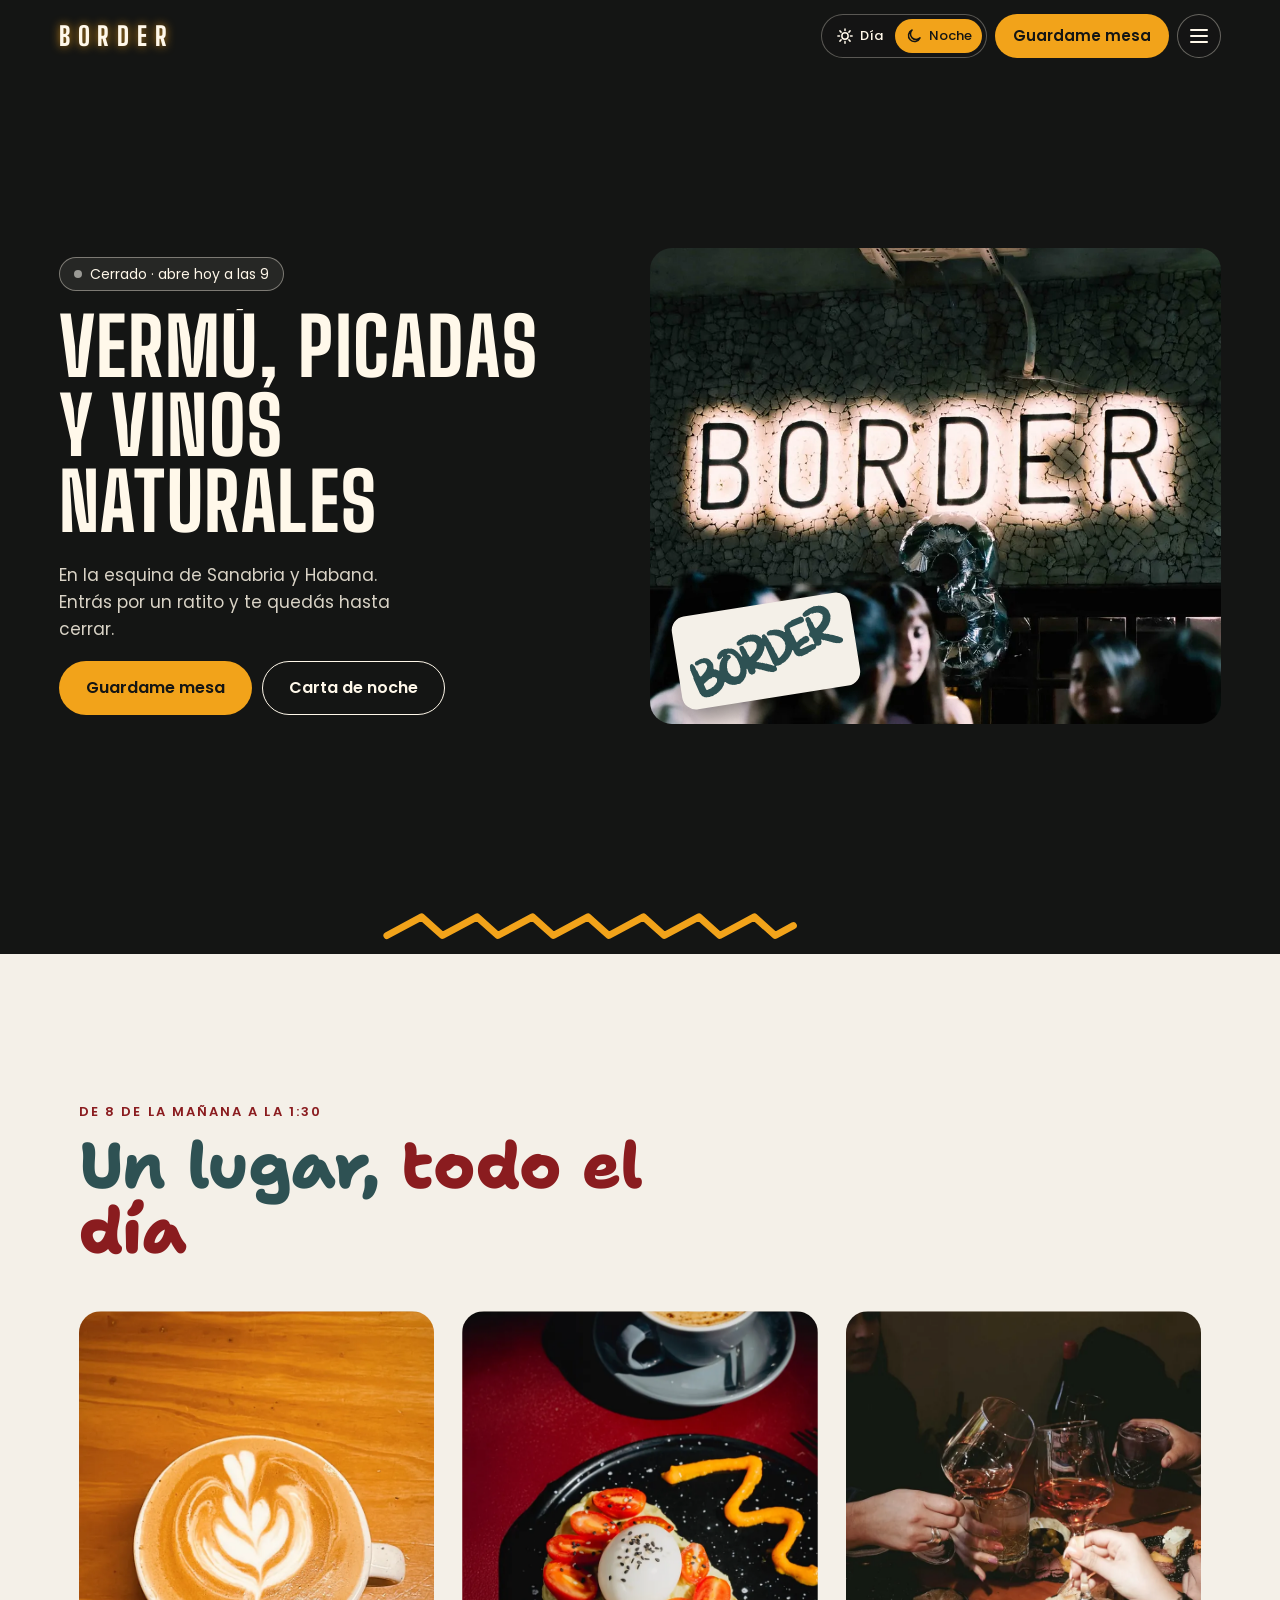
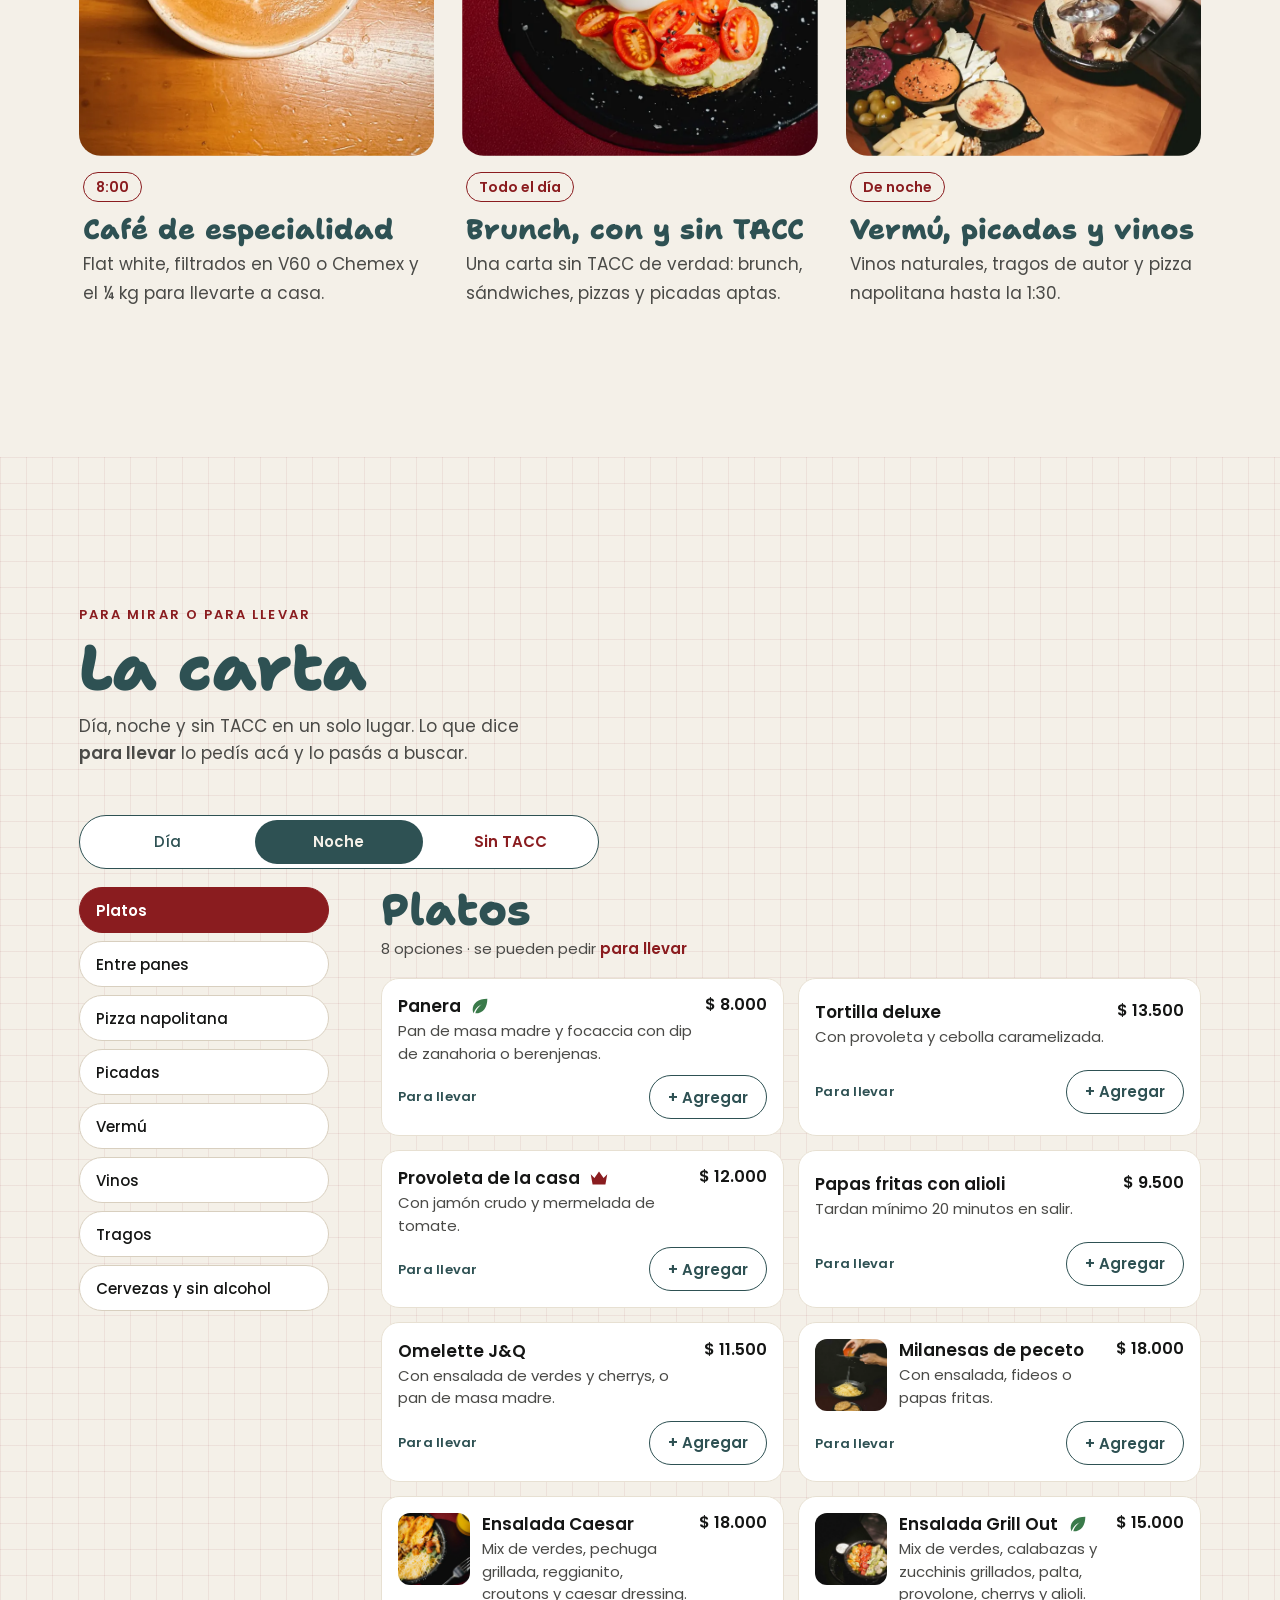
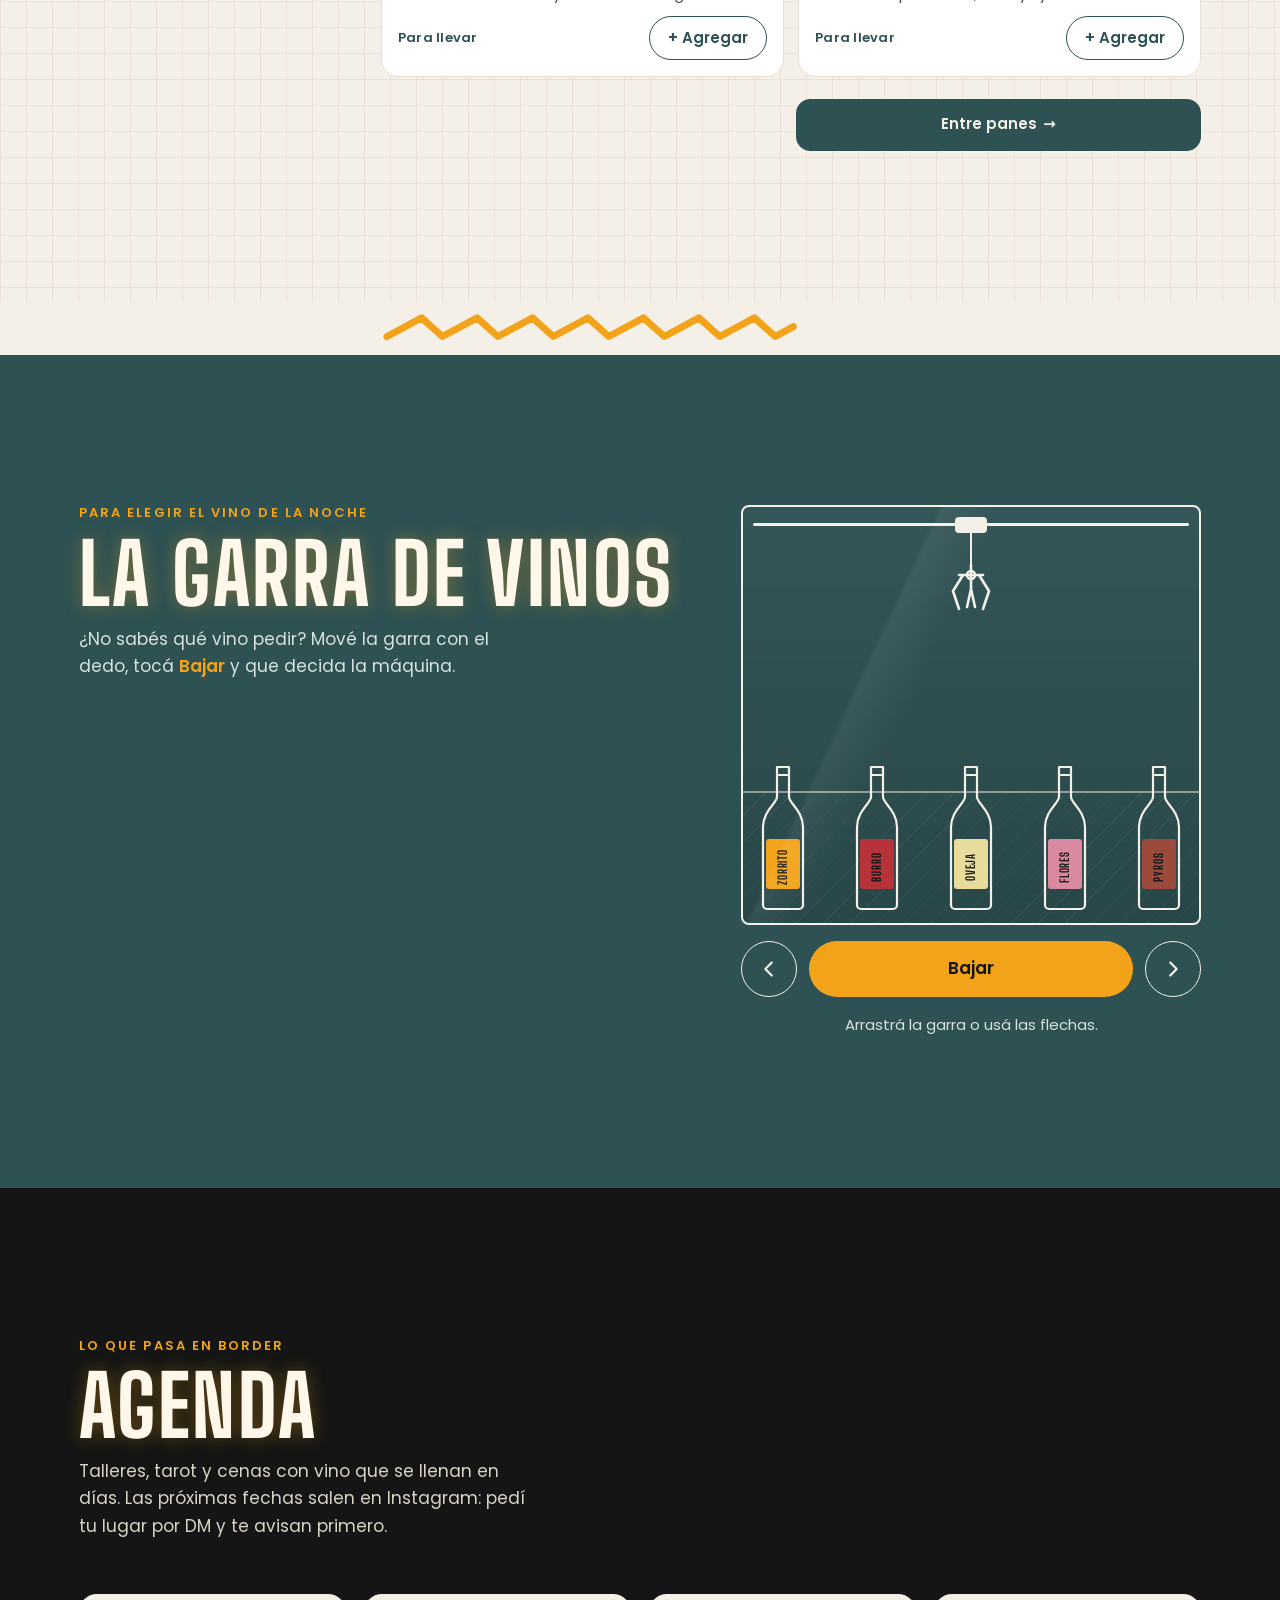
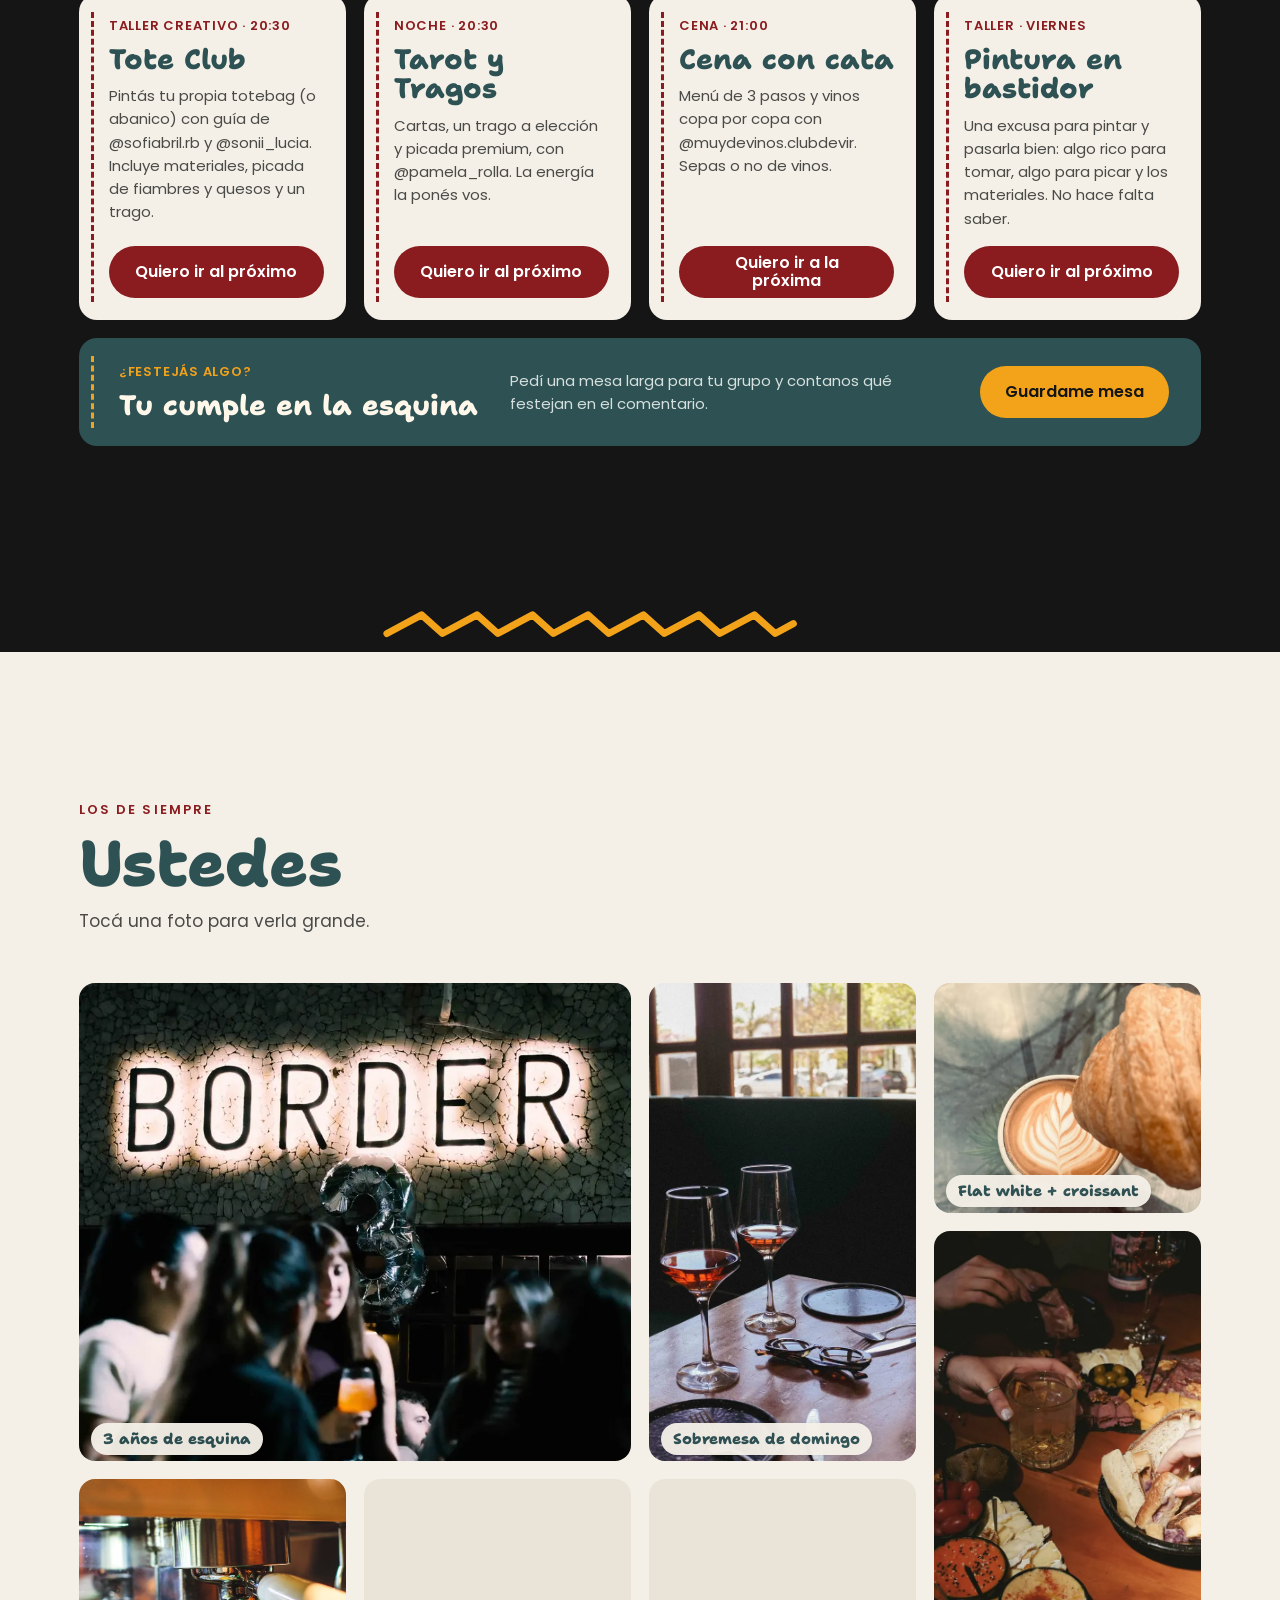
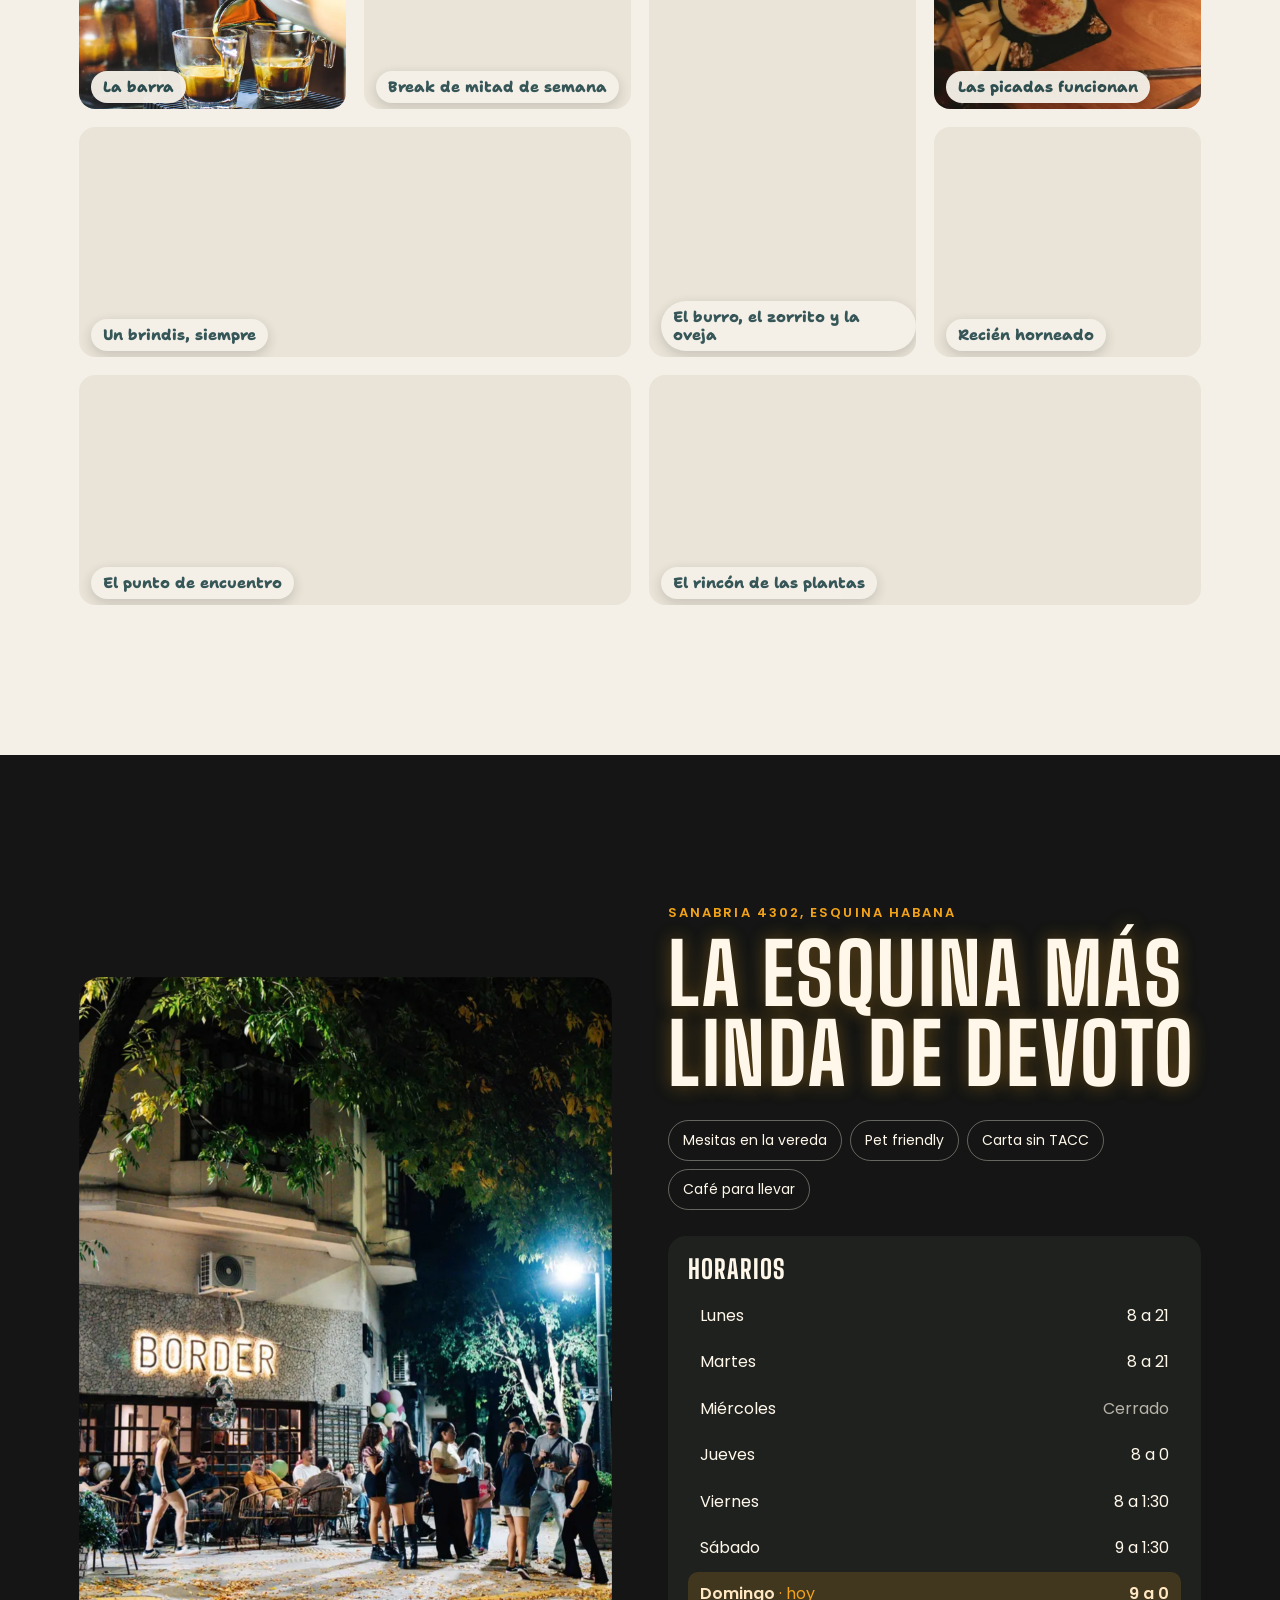
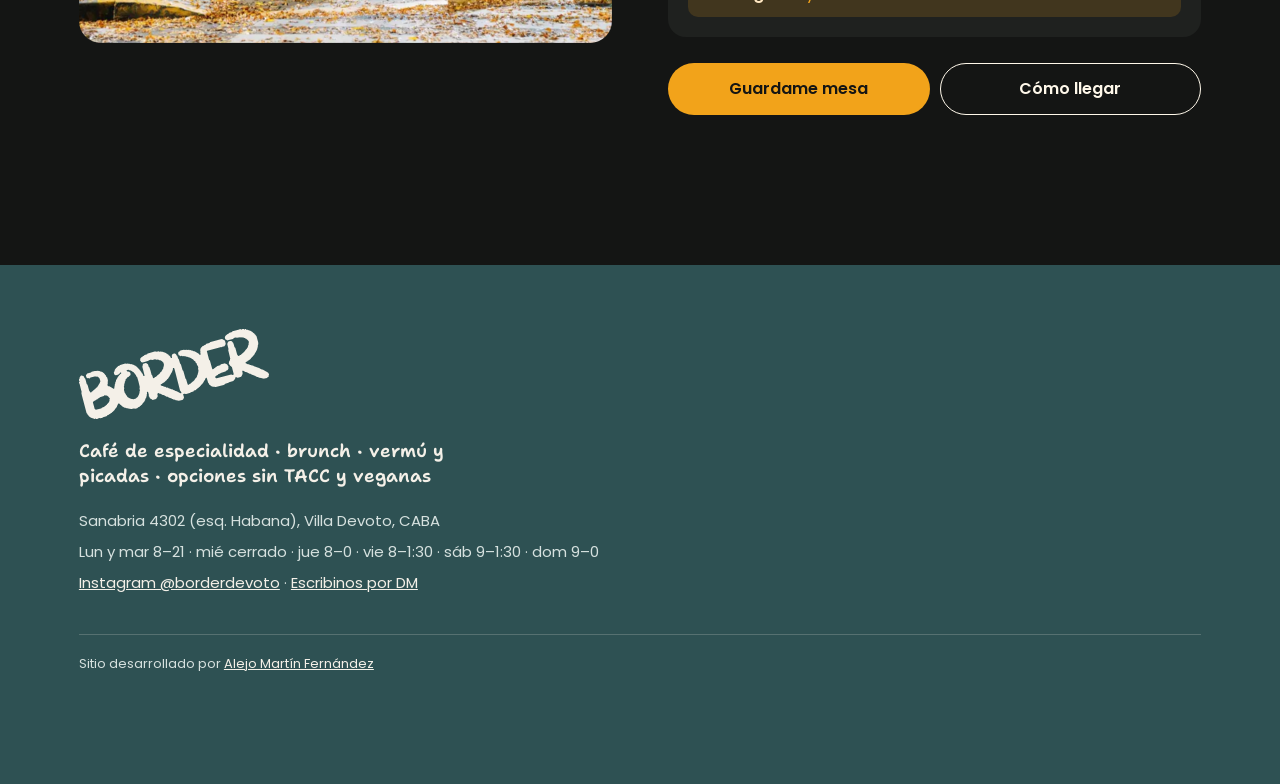
==== commit 90bf2572: "Intro con la fuente ya cargada (fuentes propias), hero desktop con el cartel entero, galería en desk" ====
--- a/index.html
+++ b/index.html
@@ -18,12 +18,22 @@
 <meta property="og:locale" content="es_AR">
 <meta name="twitter:card" content="summary_large_image">
 <meta name="twitter:image" content="https://border-devoto.vercel.app/img/og.jpg">
-<link rel="preconnect" href="https://fonts.googleapis.com">
-<link rel="preconnect" href="https://fonts.gstatic.com" crossorigin>
-<link rel="stylesheet" href="https://fonts.googleapis.com/css2?family=Big+Shoulders+Display:wght@500;700;800&family=Poppins:wght@400;500;600&family=Shantell+Sans:wght@600;800&display=swap">
+<link rel="preload" as="font" type="font/woff" href="fonts/big-shoulders-700.woff" crossorigin>
+<link rel="preload" as="font" type="font/woff" href="fonts/big-shoulders-800.woff" crossorigin>
+<link rel="preload" as="font" type="font/woff" href="fonts/poppins-400.woff" crossorigin>
+<style>
+/* Tipografías propias (subset latino, servidas desde el sitio: sin esperar a Google) */
+@font-face { font-family: 'Big Shoulders Display'; src: url(fonts/big-shoulders-700.woff) format('woff'); font-weight: 700; font-display: block; }
+@font-face { font-family: 'Big Shoulders Display'; src: url(fonts/big-shoulders-800.woff) format('woff'); font-weight: 800; font-display: block; }
+@font-face { font-family: 'Shantell Sans'; src: url(fonts/shantell-600.woff) format('woff'); font-weight: 600; font-display: swap; }
+@font-face { font-family: 'Shantell Sans'; src: url(fonts/shantell-800.woff) format('woff'); font-weight: 800; font-display: swap; }
+@font-face { font-family: 'Poppins'; src: url(fonts/poppins-400.woff) format('woff'); font-weight: 400; font-display: swap; }
+@font-face { font-family: 'Poppins'; src: url(fonts/poppins-500.woff) format('woff'); font-weight: 500; font-display: swap; }
+@font-face { font-family: 'Poppins'; src: url(fonts/poppins-600.woff) format('woff'); font-weight: 600 700; font-display: swap; }
+</style>
 <link rel="preload" as="image" href="img/foto/cartel-800.webp" imagesrcset="img/foto/cartel-800.webp 800w, img/foto/cartel-1400.webp 1400w" imagesizes="(min-width: 1100px) 40vw, 100vw" media="(max-width: 1099px)">
-<link rel="stylesheet" href="kit/kit.css?v=1">
-<link rel="stylesheet" href="css/style.css?v=1">
+<link rel="stylesheet" href="kit/kit.css?v=2">
+<link rel="stylesheet" href="css/style.css?v=2">
 <script>
   (function () {
     var d = document.documentElement, q = new URLSearchParams(location.search).get('momento');
@@ -31,6 +41,11 @@
     d.dataset.momento = (q === 'dia' || q === 'noche') ? q : ((h >= 19 || h < 6) ? 'noche' : 'dia');
     d.classList.add('js');
     if (!matchMedia('(prefers-reduced-motion: reduce)').matches) d.classList.add('con-intro');
+    // la intro no arranca hasta que esté la letra del cartel (máx. 1,5 s): así no se ve el cambio de fuente
+    var lista = function () { d.classList.add('fuente-lista'); };
+    window.__fuente = (document.fonts && document.fonts.load)
+      ? Promise.race([document.fonts.load('700 1em "Big Shoulders Display"'), new Promise(function (r) { setTimeout(r, 1500); })]).then(lista, lista)
+      : Promise.resolve(lista());
   })();
 </script>
 </head>
@@ -76,7 +91,7 @@
   <section class="hero" aria-labelledby="hero-t">
     <div class="hero__foto">
       <picture>
-        <source media="(min-width: 1100px)" srcset="img/foto/cartel-pared-800.webp 800w, img/foto/cartel-pared-1440.webp 1440w" sizes="44vw">
+        <source media="(min-width: 1100px)" srcset="img/foto/cartel-desk-900.webp 900w, img/foto/cartel-desk-1440.webp 1440w" sizes="55vw" width="1440" height="1200">
         <img src="img/foto/cartel-800.webp" srcset="img/foto/cartel-800.webp 800w, img/foto/cartel-1400.webp 1400w" sizes="100vw" width="800" height="1066" alt="Las letras de luz de Border sobre la pared de piedra, con gente en la vereda" fetchpriority="high">
       </picture>
       <span class="hero__sticker hero__sticker--desk"><img src="img/logo-marcador.svg" alt="" width="1000" height="475"></span>
@@ -253,20 +268,24 @@
       <header class="encabezado aparece">
         <p class="sobre">Los de siempre</p>
         <h2 id="ust-t" class="t-marcador">Ustedes</h2>
-        <p class="encabezado__bajada">Tirá la foto a un costado para ver la que sigue.</p>
+        <p class="encabezado__bajada"><span class="solo-celu">Tirá la foto a un costado para ver la que sigue.</span><span class="solo-pc">Tocá una foto para verla grande.</span></p>
       </header>
       <div class="mazo aparece" id="mazo" aria-roledescription="mazo de fotos">
-        <figure class="carta-foto"><img src="img/foto/u-sobremesa-800.webp" width="800" height="1066" alt="Sobremesa con copas de vino junto al ventanal" loading="lazy" decoding="async"><figcaption>Sobremesa de domingo</figcaption></figure>
-        <figure class="carta-foto"><img src="img/foto/u-picada-800.webp" width="800" height="1000" alt="Amigos compartiendo una picada" loading="lazy" decoding="async"><figcaption>Las picadas funcionan</figcaption></figure>
-        <figure class="carta-foto"><img src="img/foto/u-break-800.webp" width="800" height="1066" alt="Café con croissant y la carta de Border" loading="lazy" decoding="async"><figcaption>Break de mitad de semana</figcaption></figure>
-        <figure class="carta-foto"><img src="img/foto/u-noche-800.webp" width="800" height="1066" alt="Gente festejando bajo las letras de luz" loading="lazy" decoding="async"><figcaption>3 años de esquina</figcaption></figure>
-        <figure class="carta-foto"><img src="img/foto/u-brindis-800.webp" width="800" height="800" alt="Brindis sobre una picada" loading="lazy" decoding="async"><figcaption>Un brindis, siempre</figcaption></figure>
-        <figure class="carta-foto"><img src="img/foto/u-flat-800.webp" width="800" height="995" alt="Flat white y croissant" loading="lazy" decoding="async"><figcaption>Flat white + croissant</figcaption></figure>
-        <figure class="carta-foto"><img src="img/foto/u-salon-800.webp" width="800" height="1000" alt="El salón con ventanales y mesas de madera" loading="lazy" decoding="async"><figcaption>El punto de encuentro</figcaption></figure>
+        <figure class="carta-foto g-grande"><img src="img/foto/u-noche-800.webp" width="800" height="1066" alt="Gente festejando bajo las letras de luz" loading="lazy" decoding="async" draggable="false"><figcaption>3 años de esquina</figcaption></figure>
+        <figure class="carta-foto g-alta"><img src="img/foto/u-sobremesa-800.webp" width="800" height="1066" alt="Sobremesa con copas de vino junto al ventanal" loading="lazy" decoding="async" draggable="false"><figcaption>Sobremesa de domingo</figcaption></figure>
+        <figure class="carta-foto "><img src="img/foto/u-flat-800.webp" width="800" height="995" alt="Flat white y croissant" loading="lazy" decoding="async" draggable="false"><figcaption>Flat white + croissant</figcaption></figure>
+        <figure class="carta-foto g-alta"><img src="img/foto/u-picada-800.webp" width="800" height="1000" alt="Amigos compartiendo una picada" loading="lazy" decoding="async" draggable="false"><figcaption>Las picadas funcionan</figcaption></figure>
+        <figure class="carta-foto "><img src="img/foto/u-cafetera-800.webp" width="800" height="912" alt="La barra de café con la máquina de espresso" loading="lazy" decoding="async" draggable="false"><figcaption>La barra</figcaption></figure>
+        <figure class="carta-foto "><img src="img/foto/u-break-800.webp" width="800" height="1066" alt="Café con croissant y la carta de Border" loading="lazy" decoding="async" draggable="false"><figcaption>Break de mitad de semana</figcaption></figure>
+        <figure class="carta-foto g-alta"><img src="img/foto/u-vinos-800.webp" width="800" height="1067" alt="Botellas de vino natural sobre la mesa bordó" loading="lazy" decoding="async" draggable="false"><figcaption>El burro, el zorrito y la oveja</figcaption></figure>
+        <figure class="carta-foto g-ancha"><img src="img/foto/u-brindis-800.webp" width="800" height="800" alt="Brindis sobre una picada" loading="lazy" decoding="async" draggable="false"><figcaption>Un brindis, siempre</figcaption></figure>
+        <figure class="carta-foto g-ancha"><img src="img/foto/u-salon-800.webp" width="800" height="1000" alt="El salón con ventanales y mesas de madera" loading="lazy" decoding="async" draggable="false"><figcaption>El punto de encuentro</figcaption></figure>
+        <figure class="carta-foto "><img src="img/foto/u-vitrina-800.webp" width="800" height="1000" alt="Vitrina con medialunas y pastelería del día" loading="lazy" decoding="async" draggable="false"><figcaption>Recién horneado</figcaption></figure>
+        <figure class="carta-foto g-ancha g-final"><img src="img/foto/u-plantas-800.webp" width="800" height="800" alt="Rincón del salón con plantas y un dibujo enmarcado" loading="lazy" decoding="async" draggable="false"><figcaption>El rincón de las plantas</figcaption></figure>
       </div>
       <div class="mazo__ctrl">
         <button type="button" class="btn btn--pizarra" id="mazoSig">Siguiente foto</button>
-        <span class="mazo__n" id="mazoN">1 / 7</span>
+        <span class="mazo__n" id="mazoN">1 / 11</span>
       </div>
     </div>
   </section>
@@ -320,6 +339,6 @@
   </div>
 </footer>
 
-<script type="module" src="js/main.js?v=1"></script>
+<script type="module" src="js/main.js?v=2"></script>
 </body>
 </html>
--- a/css/style.css
+++ b/css/style.css
@@ -77,6 +77,9 @@
 .con-intro body { overflow: hidden; }
 .intro__luz { position: relative; display: grid; place-items: center; }
 .intro__letras { display: flex; font: 700 clamp(46px, 15vw, 120px)/1 var(--f-luz); letter-spacing: .26em; padding-left: .26em; color: #3a3b39; }
+.con-intro:not(.fuente-lista) .intro__letras { opacity: 0; }
+.con-intro:not(.fuente-lista) .intro__letras span, .con-intro:not(.fuente-lista) .intro__sticker { animation-play-state: paused; }
+.intro__letras { transition: opacity .2s; }
 .intro__letras span { animation: prende .26s steps(2, end) calc(.12s + var(--i) * .1s) forwards; }
 .intro__letras .parpadea { animation: prende-falla .55s linear .32s forwards; }
 .intro__sticker { position: absolute; right: -6%; bottom: -78%; width: clamp(120px, 36vw, 230px); padding: 10px 12px; border-radius: 14px; background: var(--papel); box-shadow: 0 12px 26px rgba(0, 0, 0, .5); transform: rotate(-9deg) scale(1.5); opacity: 0; animation: pega .45s var(--rebote) .82s forwards; }
@@ -232,9 +235,9 @@
 /* foto del plato (celu: toque · desktop: al pasar) */
 .foto-plato { position: fixed; z-index: 950; inset: 0; display: grid; place-items: center; padding: 24px; background: rgba(20, 21, 20, .8); opacity: 0; transition: opacity .25s; }
 .foto-plato.abierta { opacity: 1; }
-.foto-plato figure { margin: 0; width: min(92vw, 460px); border-radius: 22px; overflow: hidden; background: var(--papel); transform: scale(.94); transition: transform .35s var(--rebote); }
+.foto-plato figure { margin: 0; width: min(92vw, 560px); border-radius: 22px; overflow: hidden; background: var(--papel); transform: scale(.94); transition: transform .35s var(--rebote); }
 .foto-plato.abierta figure { transform: none; }
-.foto-plato img { width: 100%; aspect-ratio: 1; object-fit: cover; }
+.foto-plato img { width: 100%; height: auto; max-height: min(74vh, 760px); object-fit: contain; background: var(--piedra); }
 .foto-plato figcaption { padding: 14px 18px; font: 800 20px/1.2 var(--f-marcador); color: var(--pizarra); }
 .foto-plato__x { position: absolute; top: calc(14px + env(safe-area-inset-top)); right: 14px; width: 48px; height: 48px; border-radius: 99px; border: 0; background: var(--papel); color: var(--piedra); font-size: 22px; cursor: pointer; }
 .foto-flota { display: none; }
@@ -282,7 +285,9 @@
 .agenda { background: var(--piedra); color: var(--crema); padding: var(--aire) 0 calc(var(--aire) - 20px); }
 .fila { display: flex; gap: 14px; overflow-x: auto; scroll-snap-type: x mandatory; overscroll-behavior-x: contain; scrollbar-width: none; padding: 6px max(var(--pad), calc((100% - 1240px) / 2 + var(--pad))) 22px; scroll-padding-inline: max(var(--pad), calc((100% - 1240px) / 2 + var(--pad))); cursor: grab; }
 .fila::-webkit-scrollbar { display: none; }
-.fila.arrastrando { cursor: grabbing; scroll-snap-type: none; user-select: none; }
+.fila.arrastrando { cursor: grabbing; scroll-snap-type: none; user-select: none; -webkit-user-select: none; }
+.fila.arrastrando .ticket { pointer-events: none; }
+.fila .ticket { user-select: none; -webkit-user-select: none; }
 .ticket { flex: 0 0 min(80%, 340px); scroll-snap-align: start; position: relative; display: flex; flex-direction: column; gap: 10px; padding: 24px 22px 22px 30px; border-radius: 18px; background: var(--papel); color: var(--piedra); }
 .ticket::before { content: ""; position: absolute; left: 12px; top: 18px; bottom: 18px; border-left: 3px dashed var(--mesa); }
 .ticket__dato { font: 600 13px/1.3 var(--f-texto); color: var(--mesa); letter-spacing: .06em; text-transform: uppercase; }
@@ -307,6 +312,33 @@
 .carta-foto.sale { transition: transform .45s var(--ease), opacity .45s; opacity: 0; }
 .mazo__ctrl { display: flex; align-items: center; gap: 16px; margin-top: 30px; }
 .mazo__n { font-weight: 600; color: var(--gris); }
+.solo-pc { display: none; }
+
+/* desde tablet: galería desplegada en vez de mazo */
+@media (min-width: 768px) {
+  .solo-celu { display: none; }
+  .solo-pc { display: inline; }
+  .ustedes__cont { justify-items: stretch; }
+  .mazo { width: 100%; aspect-ratio: auto; display: grid; grid-template-columns: repeat(3, minmax(0, 1fr)); grid-auto-rows: 210px; grid-auto-flow: dense; gap: 16px; touch-action: auto; }
+  .mazo .carta-foto { position: relative; inset: auto; z-index: auto !important; transform: none !important; padding: 0; border-radius: 16px; overflow: hidden; box-shadow: none; cursor: zoom-in; background: var(--papel-2); }
+  .mazo .carta-foto img { position: absolute; inset: 0; width: 100%; height: 100%; border-radius: 0; transition: transform .7s var(--ease); }
+  .mazo .carta-foto figcaption { position: absolute; left: 12px; bottom: 12px; right: auto; padding: 7px 12px; border-radius: 99px; background: var(--papel); font-size: 15px; text-align: left; box-shadow: 0 4px 14px rgba(20, 21, 20, .18); transform: translateY(6px); opacity: .96; transition: transform .4s var(--ease); }
+  .mazo .g-grande { grid-column: span 2; grid-row: span 2; }
+  .mazo .g-alta { grid-row: span 2; }
+  .mazo .g-ancha { grid-column: span 2; }
+  .mazo__ctrl { display: none; }
+  .js .mazo.aparece { opacity: 1; transform: none; }
+  .js .mazo .carta-foto { opacity: 0; transform: translateY(24px) !important; transition: opacity .6s, transform .8s var(--ease) !important; transition-delay: calc(var(--k, 0) * 60ms) !important; }
+  .js .mazo.visto .carta-foto { opacity: 1; transform: none !important; }
+}
+@media (min-width: 768px) and (max-width: 1099px) { .mazo .g-final { grid-column: span 3; } }
+@media (min-width: 768px) and (hover: hover) {
+  .mazo .carta-foto:hover img { transform: scale(1.05); }
+  .mazo .carta-foto:hover figcaption { transform: none; }
+}
+@media (min-width: 1100px) {
+  .mazo { grid-template-columns: repeat(4, minmax(0, 1fr)); grid-auto-rows: 230px; gap: 18px; }
+}
 
 /* ---------------- ESQUINA ---------------- */
 .esquina { background: var(--piedra); color: var(--crema); padding: var(--aire) 0; }
@@ -369,10 +401,10 @@
 }
 
 @media (min-width: 1100px) {
-  .hero { min-height: max(680px, 100svh); grid-template-columns: minmax(0, 520px) minmax(0, 1fr); align-items: center; gap: 28px; padding: calc(var(--barra) + 30px) var(--pad) 30px; }
-  .hero__foto { position: relative; inset: auto; top: auto; grid-column: 2; grid-row: 1; height: min(76svh, 640px); border-radius: 22px; overflow: hidden; }
+  .hero { min-height: max(680px, 100svh); grid-template-columns: minmax(0, 540px) minmax(0, 1fr); align-items: center; gap: clamp(28px, 4vw, 64px); padding: calc(var(--barra) + 30px) max(var(--pad), calc((100% - 1440px) / 2 + var(--pad))) 30px; }
+  .hero__foto { position: relative; inset: auto; top: auto; grid-column: 2; grid-row: 1; width: 100%; height: auto; aspect-ratio: 6 / 5; max-height: calc(100svh - var(--barra) - 60px); justify-self: end; border-radius: 22px; overflow: hidden; }
   .hero__foto::after { display: none; }
-  .hero__foto img { object-position: 50% 50%; }
+  .hero__foto img { object-position: 50% 32%; }
   .hero__sticker--celu { display: none; }
   .hero__sticker--desk { display: block; top: auto; bottom: 26px; left: 26px; right: auto; width: 180px; }
   .hero__texto { grid-column: 1; grid-row: 1; padding: 0; margin: 0; }
@@ -398,6 +430,15 @@
   .maquina__vidrio { height: 420px; }
 }
 
+@media (min-width: 1100px) {
+  .fila { display: grid; grid-template-columns: repeat(4, minmax(0, 1fr)); gap: 18px; overflow: visible; cursor: auto; max-width: 1240px; margin: 0 auto; padding: 6px var(--pad) 22px; scroll-snap-type: none; }
+  .ticket { flex: none; }
+  .ticket--cumple { grid-column: 1 / -1; display: grid; grid-template-columns: auto minmax(0, 1fr) auto; align-items: center; column-gap: 32px; padding: 26px 32px 26px 40px; }
+  .ticket--cumple .ticket__dato { grid-column: 1; grid-row: 1; }
+  .ticket--cumple h3 { grid-column: 1; grid-row: 2; }
+  .ticket--cumple p:not(.ticket__dato) { grid-column: 2; grid-row: 1 / span 2; max-width: 46ch; }
+  .ticket--cumple .btn { grid-column: 3; grid-row: 1 / span 2; margin: 0; }
+}
 @media (min-width: 1100px) and (hover: hover) {
   .plato__mini { cursor: default; }
 }
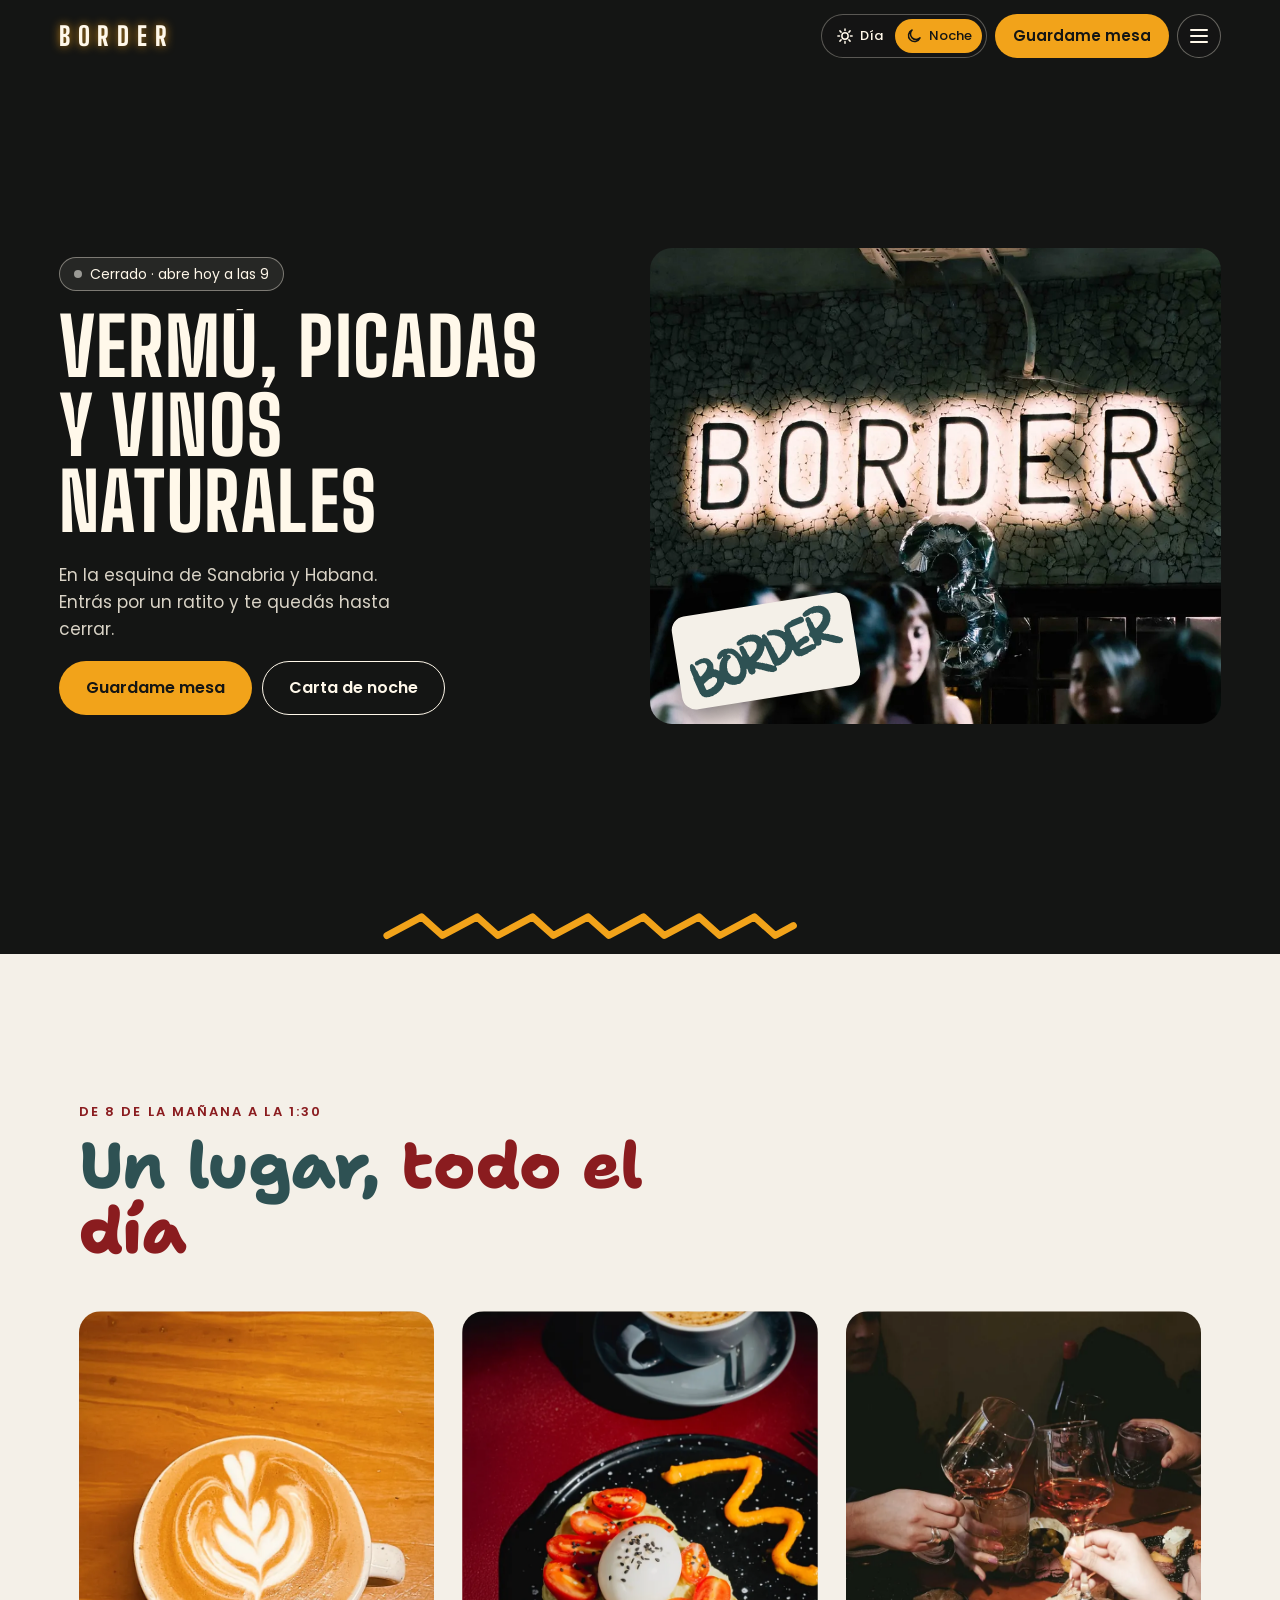
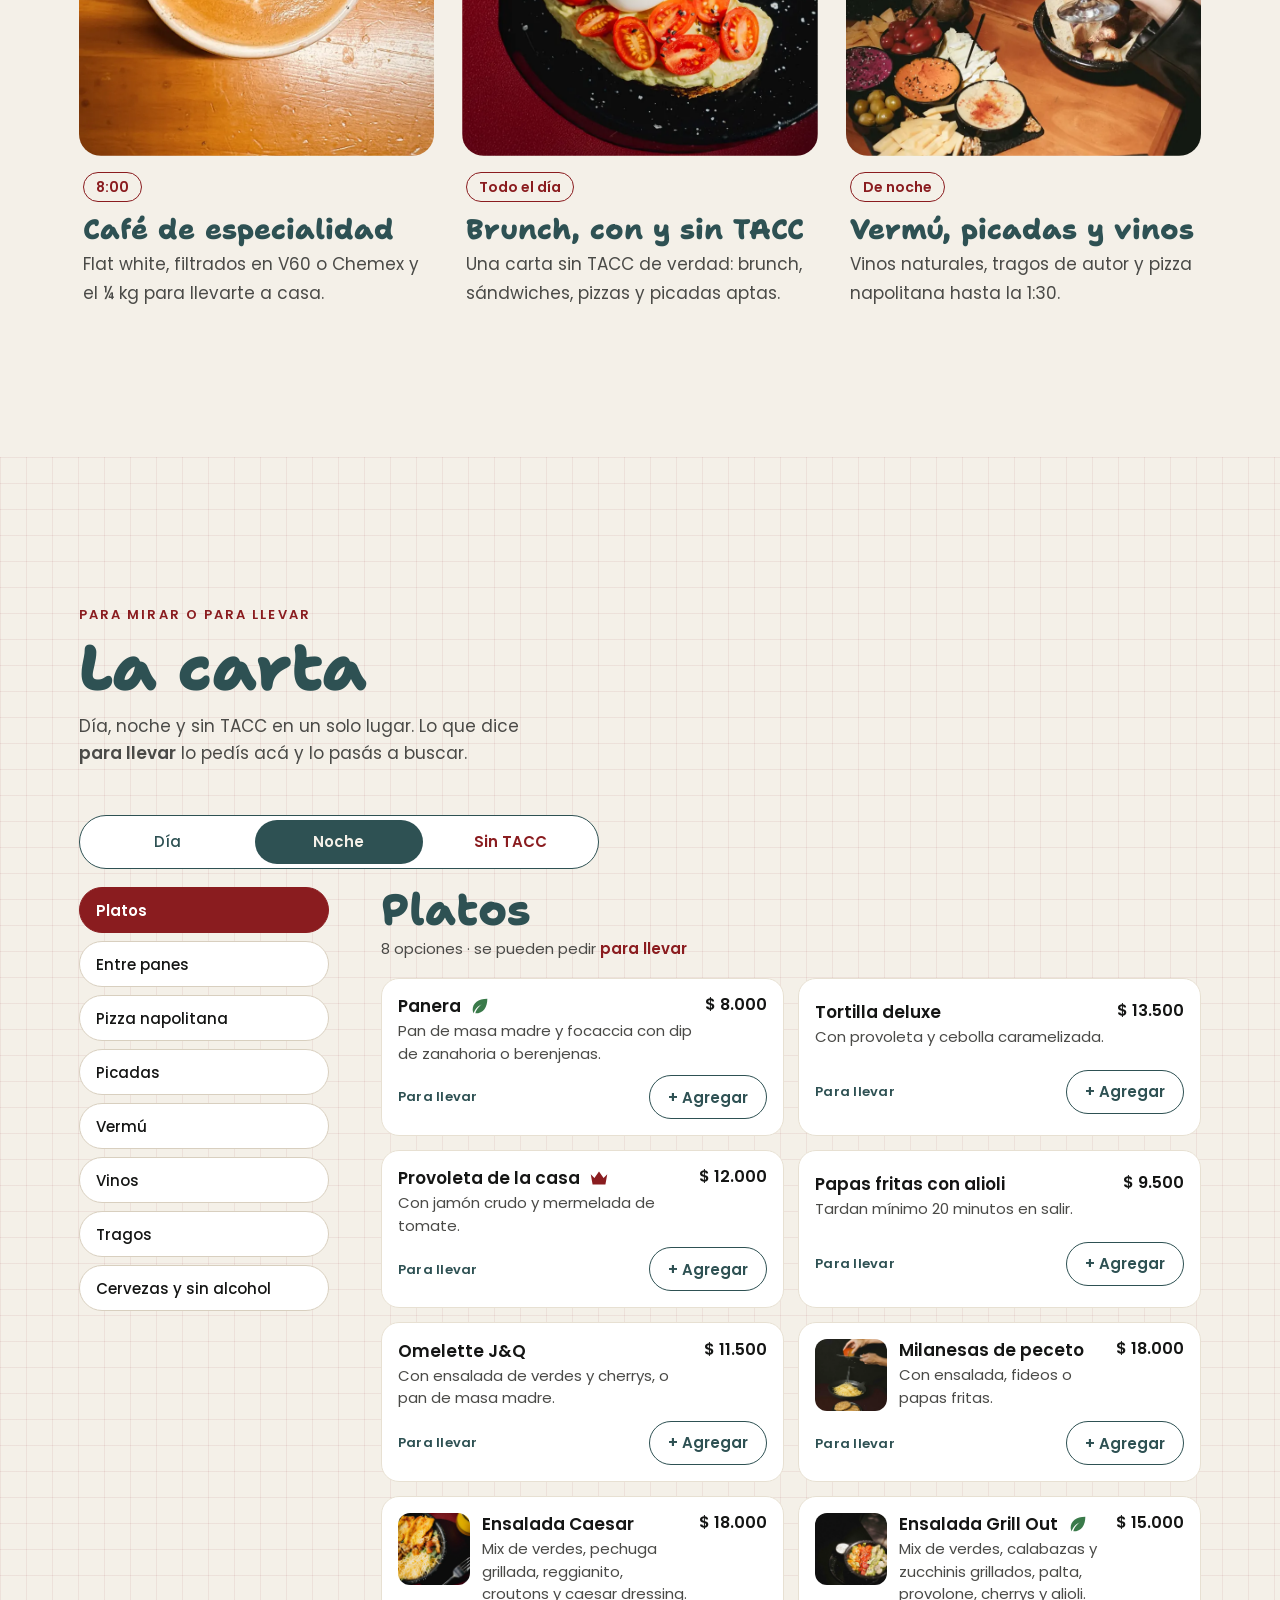
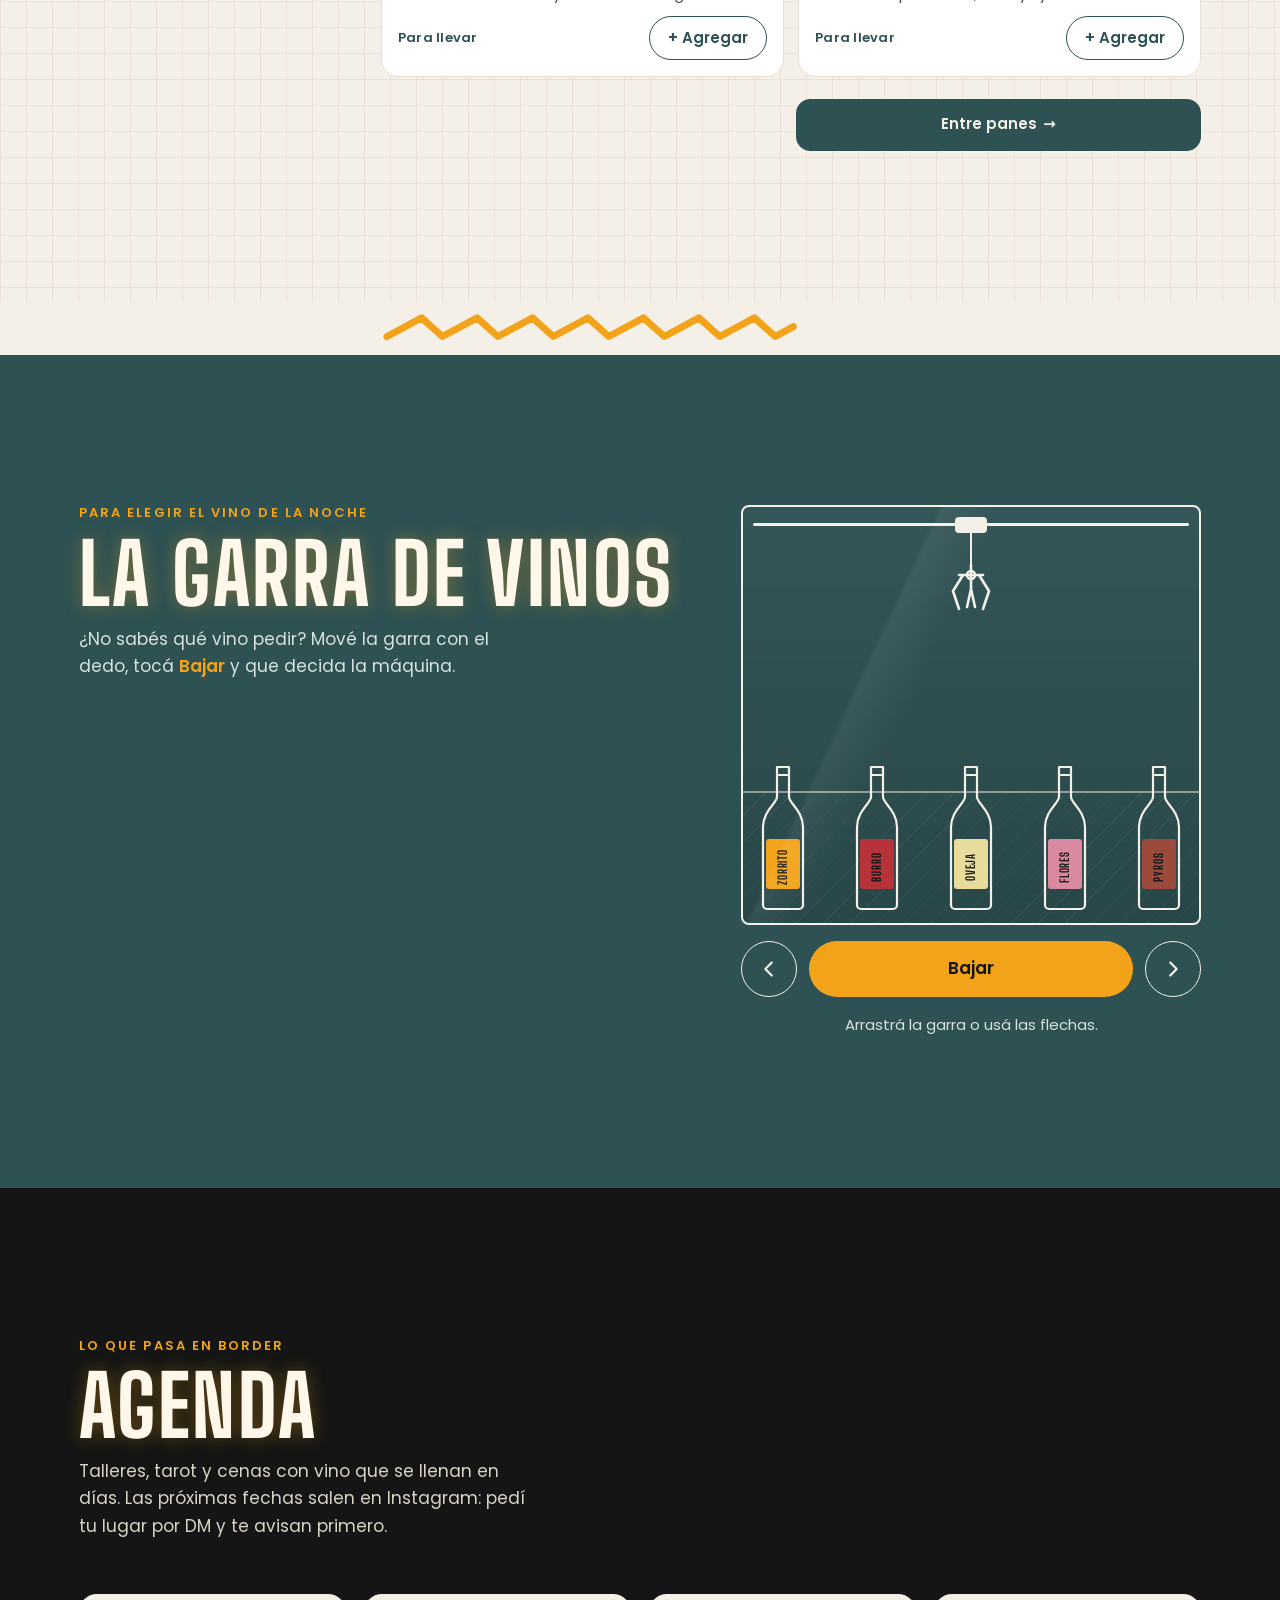
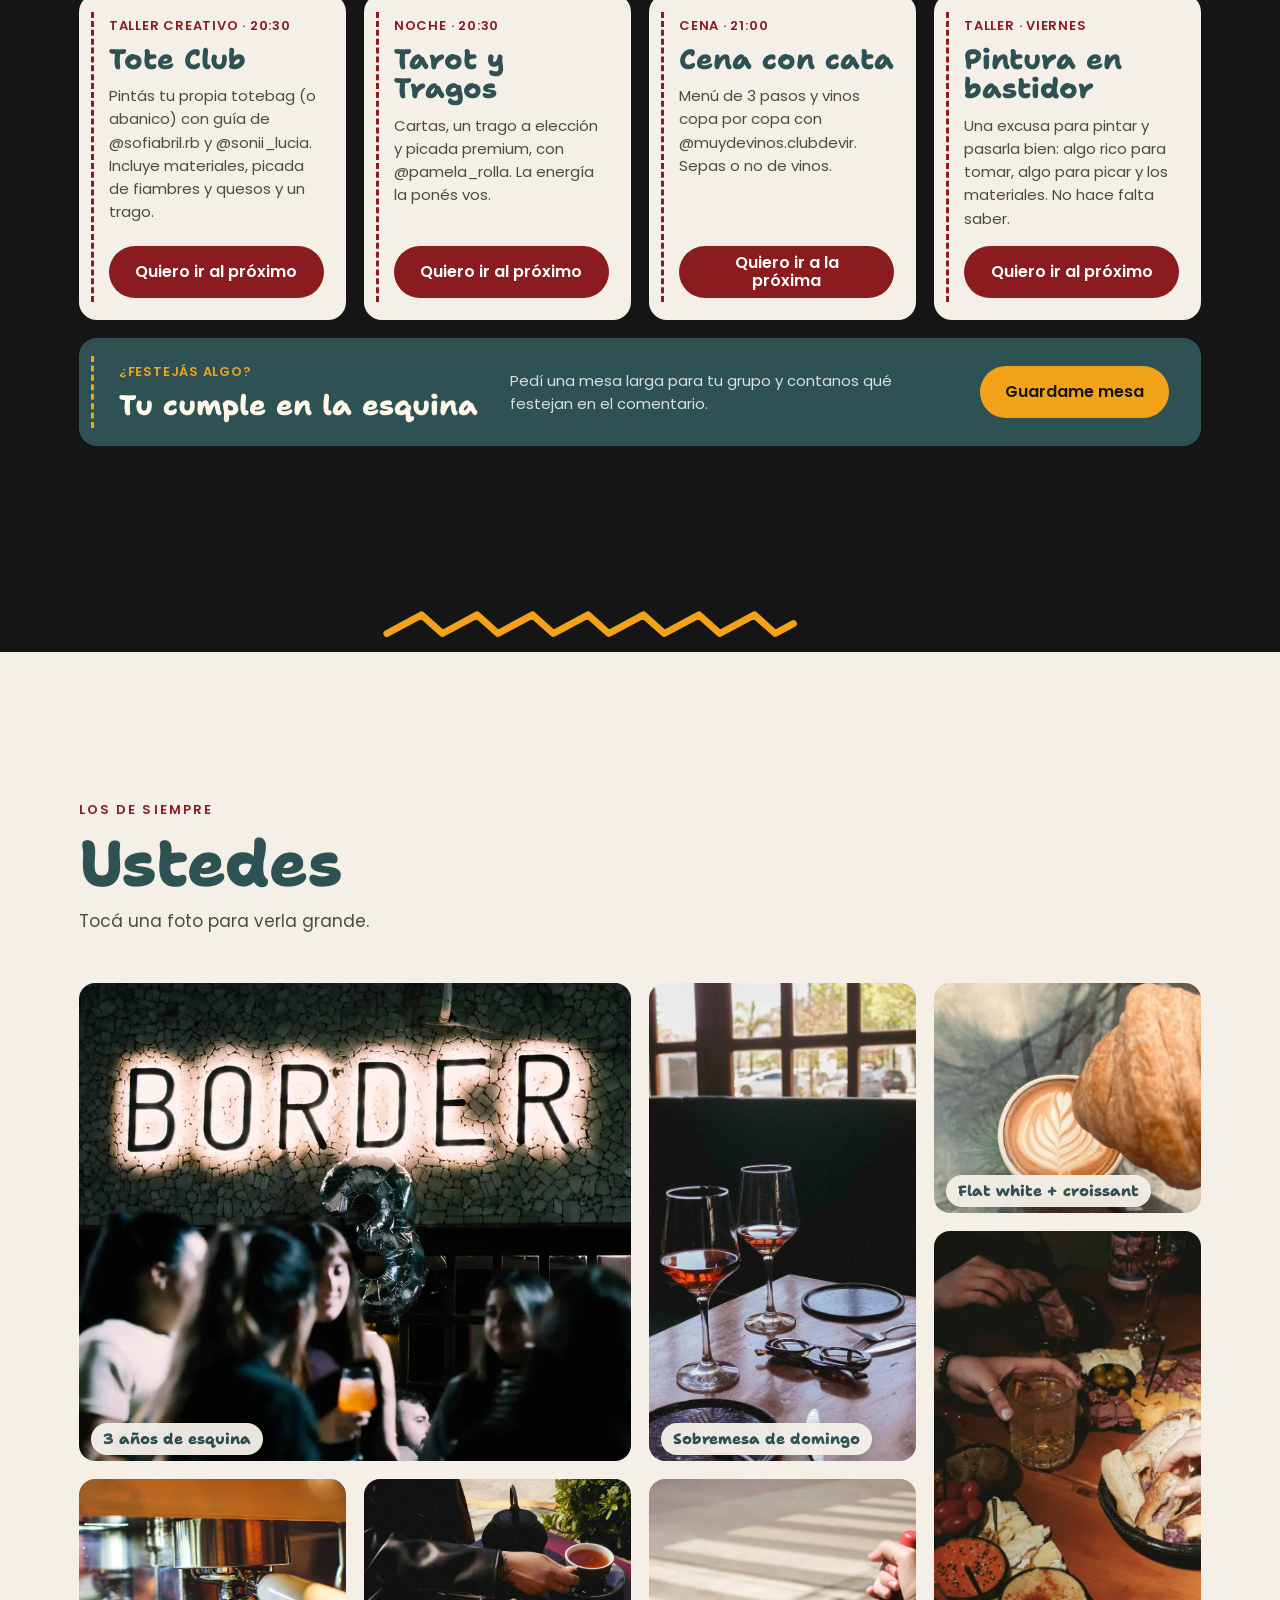
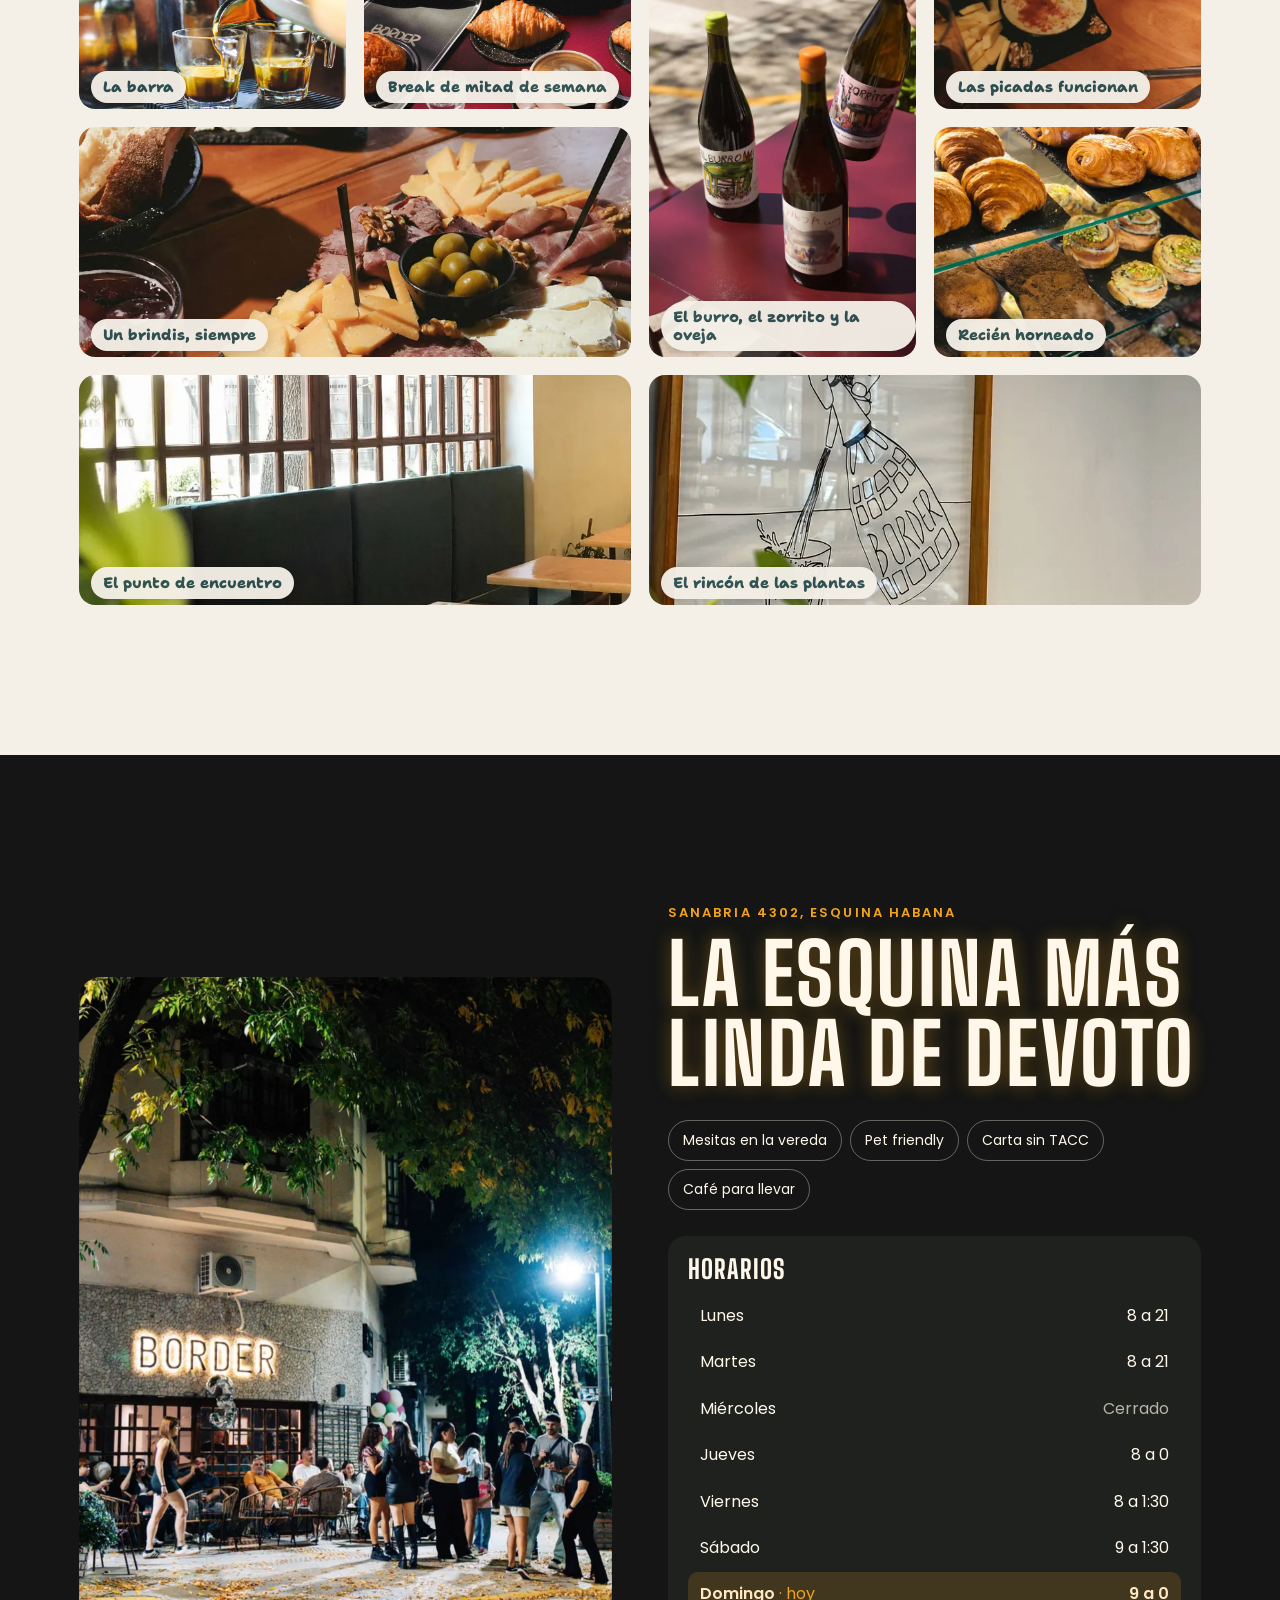
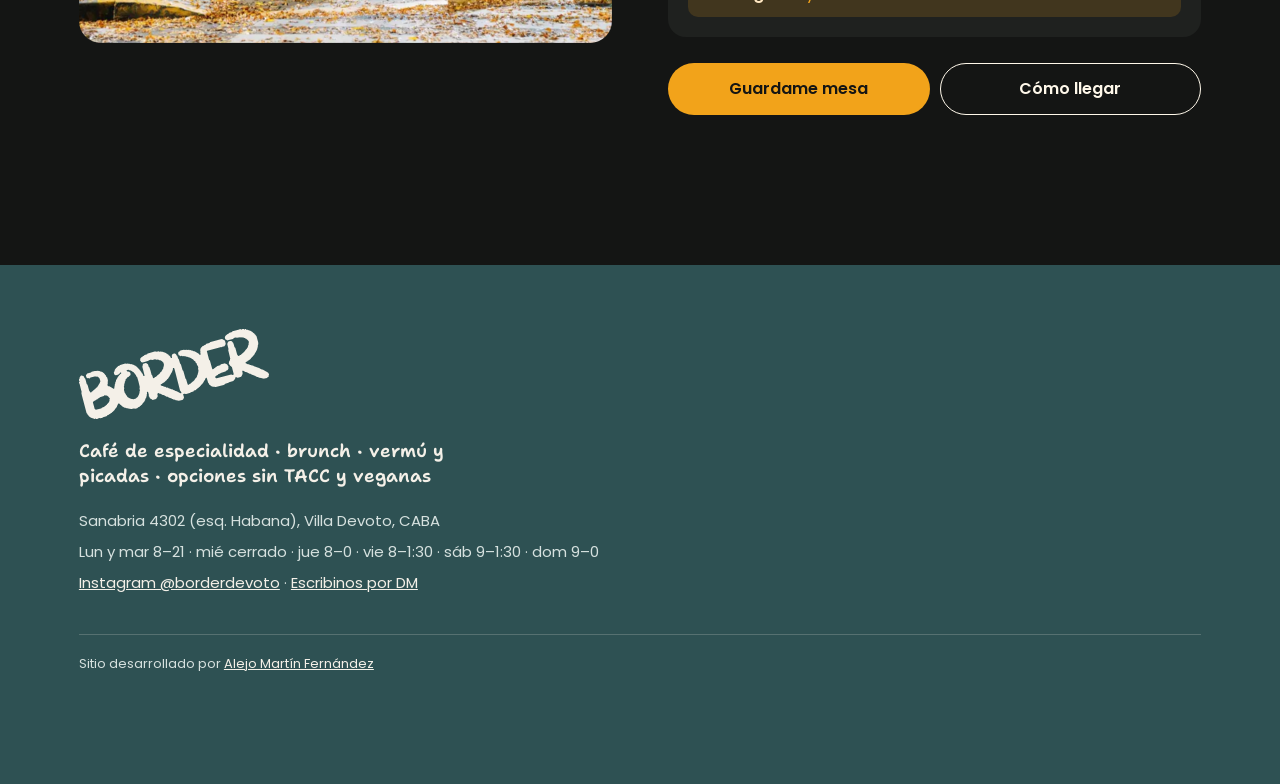
==== commit b8578437: "Kit 1.8: carta del QR en /carta, tarjetas QR y carta completa para imprimir (PDF/JPG) desde el panel" ====
--- a/index.html
+++ b/index.html
@@ -32,7 +32,7 @@
 @font-face { font-family: 'Poppins'; src: url(fonts/poppins-600.woff) format('woff'); font-weight: 600 700; font-display: swap; }
 </style>
 <link rel="preload" as="image" href="img/foto/cartel-800.webp" imagesrcset="img/foto/cartel-800.webp 800w, img/foto/cartel-1400.webp 1400w" imagesizes="(min-width: 1100px) 40vw, 100vw" media="(max-width: 1099px)">
-<link rel="stylesheet" href="kit/kit.css?v=2">
+<link rel="stylesheet" href="kit/kit.css?v=18">
 <link rel="stylesheet" href="css/style.css?v=2">
 <script>
   (function () {
--- a/kit/kit.css
+++ b/kit/kit.css
@@ -113,11 +113,12 @@
 /* píldora "probá el panel" (solo demo) */
 .kit-demo-pill {
   position: fixed; z-index: calc(var(--kit-z) - 3); left: max(14px, env(safe-area-inset-left)); bottom: max(14px, env(safe-area-inset-bottom));
-  display: inline-flex; align-items: center; gap: .5rem; padding: .55rem .9rem; border-radius: 999px; background: var(--kit-surface); color: var(--kit-text);
+  display: inline-flex; align-items: center; gap: .5rem; min-height: 44px; padding: .55rem .9rem; border-radius: 999px; background: var(--kit-surface); color: var(--kit-text);
   border: var(--kit-border-w) solid var(--kit-text); box-shadow: var(--kit-shadow); font: 700 .8rem/1 var(--kit-font-body); text-decoration: none;
   opacity: 0; transform: translateY(20px); transition: opacity .4s, transform .4s var(--kit-ease);
 }
 .kit-demo-pill.is-in { opacity: 1; transform: none; }
+html.kit-lock .kit-demo-pill { opacity: 0; pointer-events: none; transform: translateY(20px); }
 .kit-demo-pill__dot { width: 8px; height: 8px; border-radius: 50%; background: var(--kit-ok); box-shadow: 0 0 0 0 var(--kit-ok); animation: kit-ping 2s infinite; }
 @media (max-width: 640px) { html.kit-has-cart .kit-demo-pill { bottom: calc(max(14px, env(safe-area-inset-bottom)) + 70px); } }
 
@@ -192,6 +193,17 @@
 .kit-seg span { display: grid; place-items: center; min-height: 42px; border-radius: calc(var(--kit-radius-btn) * .75); font-weight: 700; font-size: .9rem; transition: background .2s, color .2s; text-align: center; padding: 0 .4rem; }
 .kit-seg input:checked + span { background: var(--kit-primary); color: var(--kit-on-primary); }
 .kit-seg input:focus-visible + span { outline: 3px solid var(--kit-accent); }
+.kit-sedes { border: 0; padding: 0; margin: .1rem 0 0; min-width: 0; }
+.kit-sedes legend { font: 700 .78rem/1 var(--kit-font-body); text-transform: uppercase; letter-spacing: .06em; color: var(--kit-muted); margin-bottom: .55rem; padding: 0; }
+.kit-sedes__list { display: grid; grid-template-columns: repeat(auto-fill, minmax(min(100%, 9.5rem), 1fr)); gap: .5rem; }
+.kit-sede { position: relative; display: block; cursor: pointer; min-width: 0; }
+.kit-sede input { position: absolute; opacity: 0; inset: 0; cursor: pointer; }
+.kit-sede span { display: flex; flex-direction: column; justify-content: center; gap: .15rem; min-height: 56px; padding: .55rem .8rem; border: var(--kit-border-w) solid var(--kit-border); border-radius: var(--kit-radius); background: var(--kit-surface); transition: background .2s, color .2s, border-color .2s; }
+.kit-sede b { font-size: .95rem; line-height: 1.15; overflow-wrap: anywhere; }
+.kit-sede small { font-size: .8rem; line-height: 1.25; opacity: .8; overflow-wrap: anywhere; }
+.kit-sede input:checked + span { background: var(--kit-primary); color: var(--kit-on-primary); border-color: var(--kit-primary); }
+.kit-sede input:focus-visible + span { outline: 3px solid var(--kit-accent); outline-offset: 2px; }
+.kit-line__nota { font-style: normal; font-size: .82rem; color: var(--kit-muted); overflow-wrap: anywhere; }
 .kit-pay { display: grid; gap: .5rem; border: 0; padding: 0; margin: .2rem 0 0; }
 .kit-pay legend { margin-bottom: .5rem; }
 .kit-pay__opt { position: relative; display: block; cursor: pointer; }
@@ -277,3 +289,77 @@
 @media (prefers-reduced-motion: reduce) {
   .kit-root *, .kit-fab, .kit-pop__box, .kit-item { animation: none !important; transition: none !important; }
 }
+
+/* descuento por medio de pago (efectivo al retirar) */
+.kit-sum__desc { color: var(--kit-accent); font-weight: 700; }
+
+/* ---------- encargos: día y franja de retiro (v1.3) ---------- */
+.kit-retiro, .kit-franjas { border: 0; padding: 0; margin: .1rem 0 0; min-width: 0; }
+.kit-retiro legend, .kit-franjas legend { display: flex; flex-wrap: wrap; align-items: baseline; gap: .2rem .6rem; font: 700 .78rem/1.2 var(--kit-font-body); text-transform: uppercase; letter-spacing: .06em; color: var(--kit-muted); margin-bottom: .55rem; padding: 0; }
+.kit-retiro legend small { font-weight: 600; text-transform: none; letter-spacing: 0; font-size: .82rem; }
+.kit-dias { display: flex; gap: .5rem; overflow-x: auto; overscroll-behavior-x: contain; scroll-snap-type: x proximity; padding: 2px 2px 6px; margin: 0 -2px; scrollbar-width: none; }
+.kit-dias::-webkit-scrollbar { display: none; }
+.kit-dia, .kit-franja { position: relative; flex: 0 0 auto; scroll-snap-align: start; cursor: pointer; }
+.kit-dia input, .kit-franja input { position: absolute; opacity: 0; inset: 0; margin: 0; cursor: pointer; }
+.kit-dia span { display: grid; justify-items: center; gap: 2px; min-width: 56px; min-height: 64px; padding: .45rem .4rem; box-sizing: border-box; border: var(--kit-border-w) solid var(--kit-border); border-radius: var(--kit-radius-btn); background: var(--kit-surface); transition: background .2s, color .2s, border-color .2s, transform .15s; }
+.kit-dia small { font: 600 .72rem/1 var(--kit-font-body); text-transform: capitalize; color: var(--kit-muted); }
+.kit-dia b { font: 700 1.2rem/1 var(--kit-font-body); }
+.kit-dia.is-on span, .kit-dia input:checked + span { background: var(--kit-text); border-color: var(--kit-text); color: var(--kit-surface); }
+.kit-dia.is-on small, .kit-dia input:checked + span small { color: inherit; opacity: .8; }
+.kit-dia.is-off { cursor: not-allowed; } .kit-dia.is-off span { opacity: .38; }
+.kit-dia input:focus-visible + span, .kit-franja input:focus-visible + span { outline: 3px solid var(--kit-accent); outline-offset: 2px; }
+.kit-franjas__list { display: grid; grid-template-columns: repeat(auto-fit, minmax(min(100%, 8.5rem), 1fr)); gap: .5rem; }
+.kit-franja span { display: grid; gap: 3px; min-height: 52px; padding: .55rem .75rem; box-sizing: border-box; border: var(--kit-border-w) solid var(--kit-border); border-radius: var(--kit-radius-btn); background: var(--kit-surface); transition: background .2s, color .2s, border-color .2s; }
+.kit-franja b { font: 700 .95rem/1 var(--kit-font-body); } .kit-franja small { font-size: .8rem; color: var(--kit-muted); }
+.kit-franja.is-on span, .kit-franja input:checked + span { background: var(--kit-text); border-color: var(--kit-text); color: var(--kit-surface); }
+.kit-franja.is-on small, .kit-franja input:checked + span small { color: inherit; opacity: .8; }
+.kit-franja.is-off { cursor: not-allowed; } .kit-franja.is-off span { opacity: .38; text-decoration: line-through; }
+.kit-hint { margin: .5rem 0 0; font-size: .85rem; line-height: 1.45; color: var(--kit-muted); }
+.kit-aviso { margin: 0 0 .7rem; padding: .65rem .8rem; border-radius: calc(var(--kit-radius) * .7); background: color-mix(in srgb, var(--kit-warn) 12%, var(--kit-surface)); color: color-mix(in srgb, var(--kit-warn) 55%, #000); font-size: .85rem; line-height: 1.45; }
+.kit-pay__opt.is-off { opacity: .55; cursor: not-allowed; }
+.kit-tab--especial { border-style: dashed; }
+
+/* botón de carrito propio de la demo ([data-kit-target]) */
+.kit-bump { animation: kit-bump .45s var(--kit-ease); }
+
+/* ---------- reservas por servicio y tanda (1.4) ---------- */
+.kit-seg--serv { min-height: 52px; }
+.kit-seg--serv span { flex-direction: column; gap: 1px; min-height: 46px; }
+.kit-seg--serv small { font-weight: 600; font-size: .7rem; opacity: .75; }
+.kit-seg--serv input:disabled + span { opacity: .45; cursor: not-allowed; }
+.kit-tandas { display: grid; gap: .9rem; min-height: 120px; align-content: start; }
+.kit-tanda { display: grid; gap: .45rem; }
+.kit-tanda__t { font: 700 .74rem/1.2 var(--kit-font-body); letter-spacing: .14em; text-transform: uppercase; color: var(--kit-muted); }
+.kit-tanda.is-full .kit-tanda__t { text-decoration: none; }
+.kit-extras { display: grid; gap: .55rem; }
+.kit-extras .kit-check { font-weight: 600; min-height: 32px; }
+
+/* ---------- gift cards (1.4) ---------- */
+.kit-line__img--gc { display: grid; place-items: center; color: var(--kit-primary); }
+.kit-line__img--gc svg { width: 26px; height: 26px; fill: none; stroke: currentColor; stroke-width: 1.6; stroke-linecap: round; stroke-linejoin: round; }
+.kit-gc-x { appearance: none; border: var(--kit-border-w) solid var(--kit-border); background: var(--kit-surface); color: var(--kit-text); font: 700 .8rem/1 var(--kit-font-body); min-height: 40px; padding: 0 .85em; border-radius: var(--kit-radius-btn); cursor: pointer; }
+.kit-gc-x:hover { border-color: var(--kit-danger); color: var(--kit-danger); }
+.kit-gcs { list-style: none; margin: 0 0 .6rem; padding: 0; display: grid; gap: .5rem; width: 100%; }
+.kit-gcs li { display: grid; gap: 2px; padding: .75rem .9rem; border: var(--kit-border-w) dashed var(--kit-border); border-radius: calc(var(--kit-radius) * .6); text-align: left; }
+.kit-gcs b { font: 400 1.5rem/1 var(--kit-font-head); letter-spacing: .06em; }
+.kit-gcs span, .kit-gcs small { color: var(--kit-muted); font-size: .88rem; }
+.kit-gcform { display: grid; gap: 1.1rem; }
+[data-kit="giftcard"] .kit-gcform { padding: clamp(16px, 4vw, 28px); background: var(--kit-bg); border: var(--kit-border-w) solid var(--kit-text); border-radius: var(--kit-radius); box-shadow: var(--kit-shadow); }
+
+/* ---------- tamaños y seña (1.5) ---------- */
+.kit-line__det { display: block; font-style: normal; font-size: .85rem; color: var(--kit-muted); }
+.kit-line__sena { display: inline-block; margin-left: .3rem; padding: .05rem .45rem; border-radius: 999px; background: var(--kit-accent); color: var(--kit-on-accent); font-size: .72rem; font-weight: 700; vertical-align: 1px; }
+.kit-sum__resto { color: var(--kit-muted); }
+
+/* cargador de imágenes (core/imagenes.js): nunca un hueco gris mientras baja una foto */
+img.kit-ph.kit-ph {
+  background:
+    linear-gradient(100deg, transparent 32%, rgba(255, 255, 255, .42) 50%, transparent 68%) 0 0 / 260% 100% no-repeat,
+    var(--kit-lqip, none) center / cover no-repeat,
+    color-mix(in srgb, var(--kit-primary, #8a7b70) 14%, var(--kit-surface, #f1ebe6));
+  animation: kit-ph 1.25s linear infinite;
+}
+img.kit-ph--ok { animation: kit-ph-in .6s cubic-bezier(.2, .7, .2, 1); }
+@keyframes kit-ph { from { background-position: 130% 0, center, 0 0; } to { background-position: -30% 0, center, 0 0; } }
+@keyframes kit-ph-in { from { filter: blur(14px) saturate(1.2); opacity: .55; } to { filter: none; opacity: 1; } }
+@media (prefers-reduced-motion: reduce) { img.kit-ph.kit-ph { animation: none; } img.kit-ph--ok { animation: none; } }
